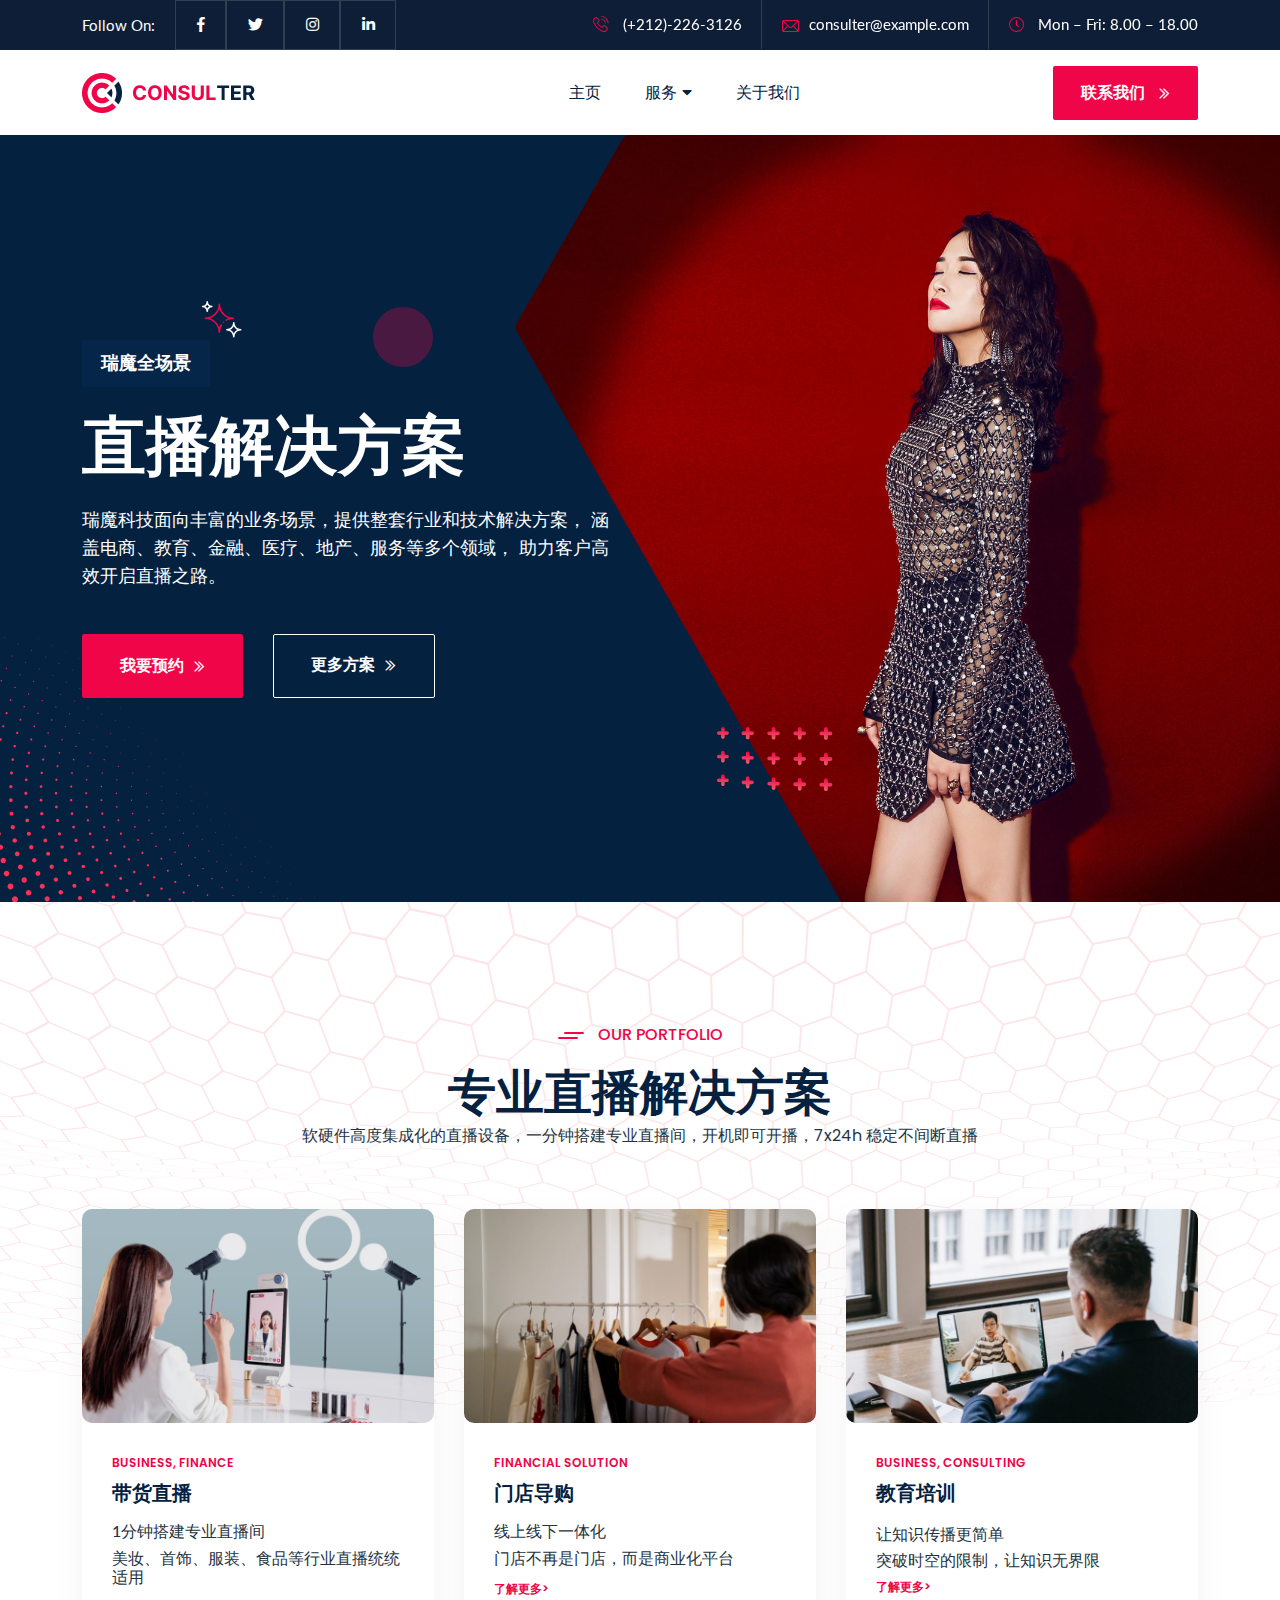
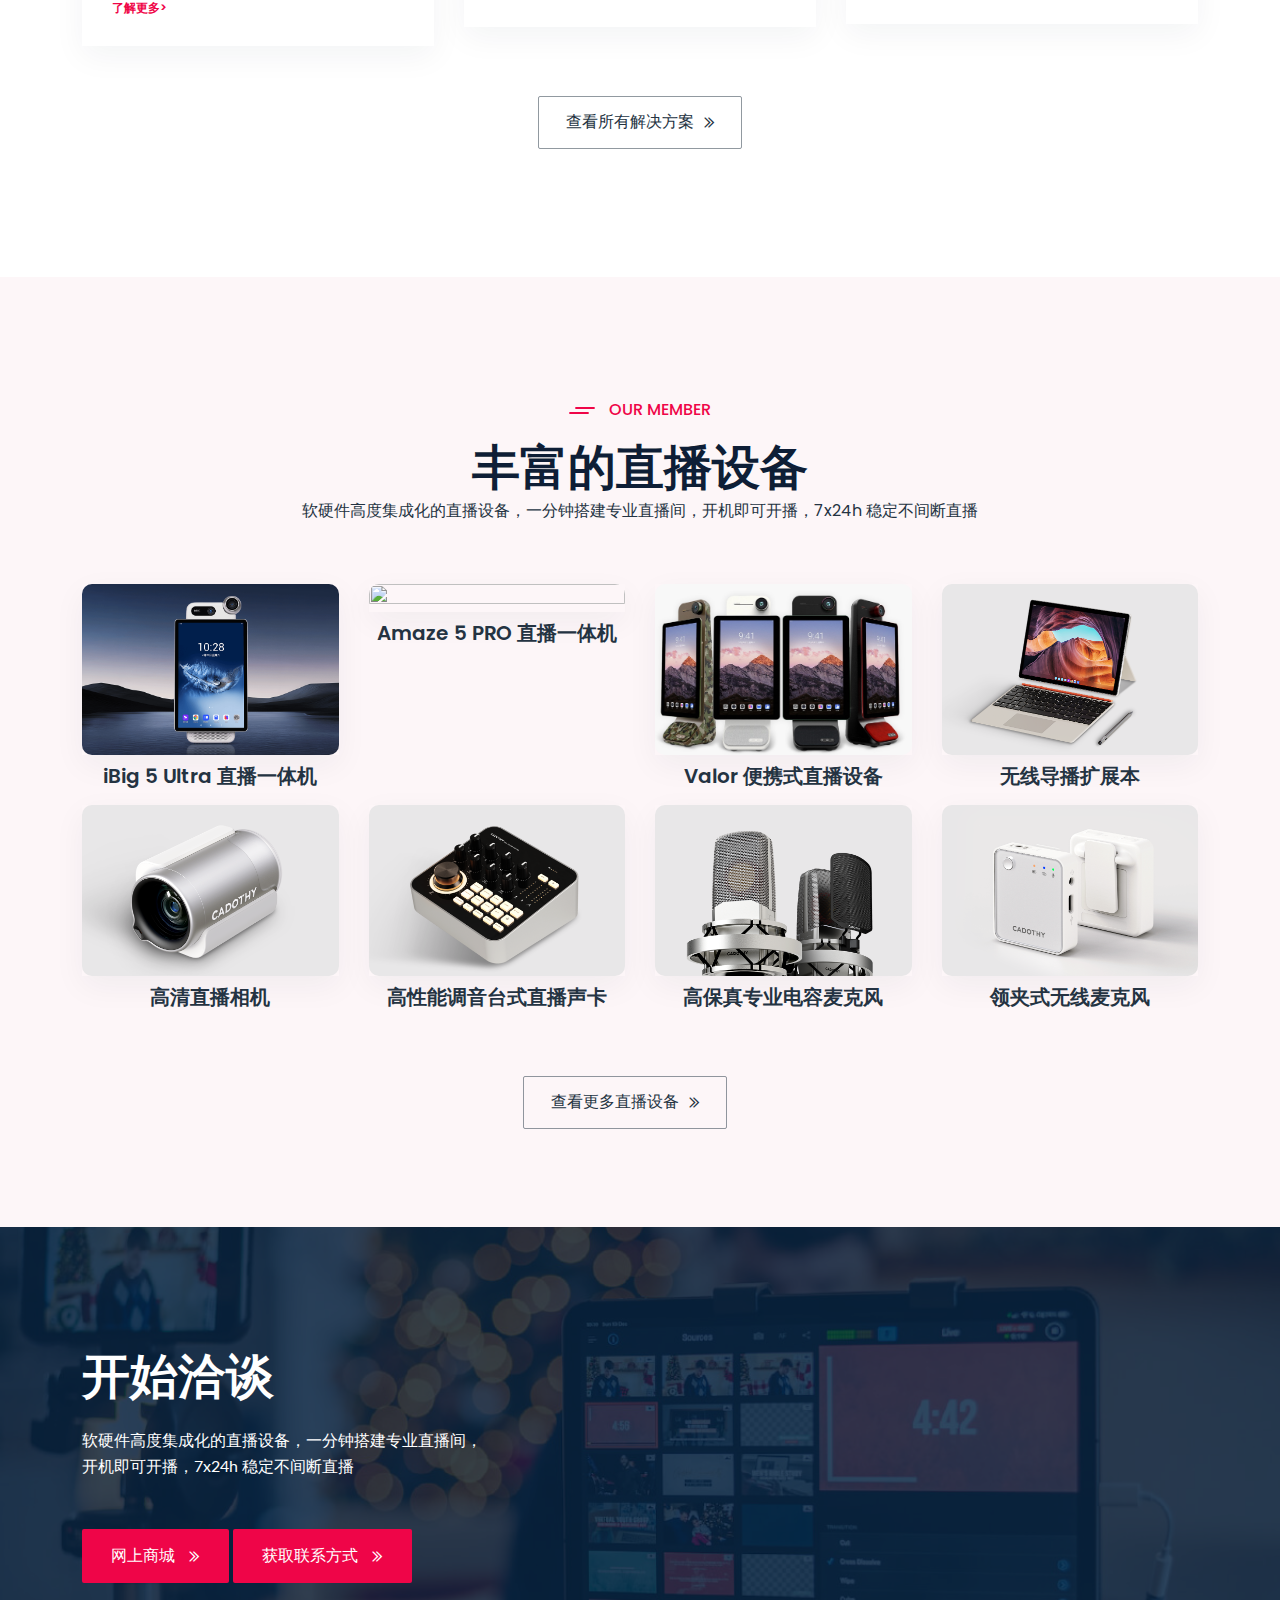
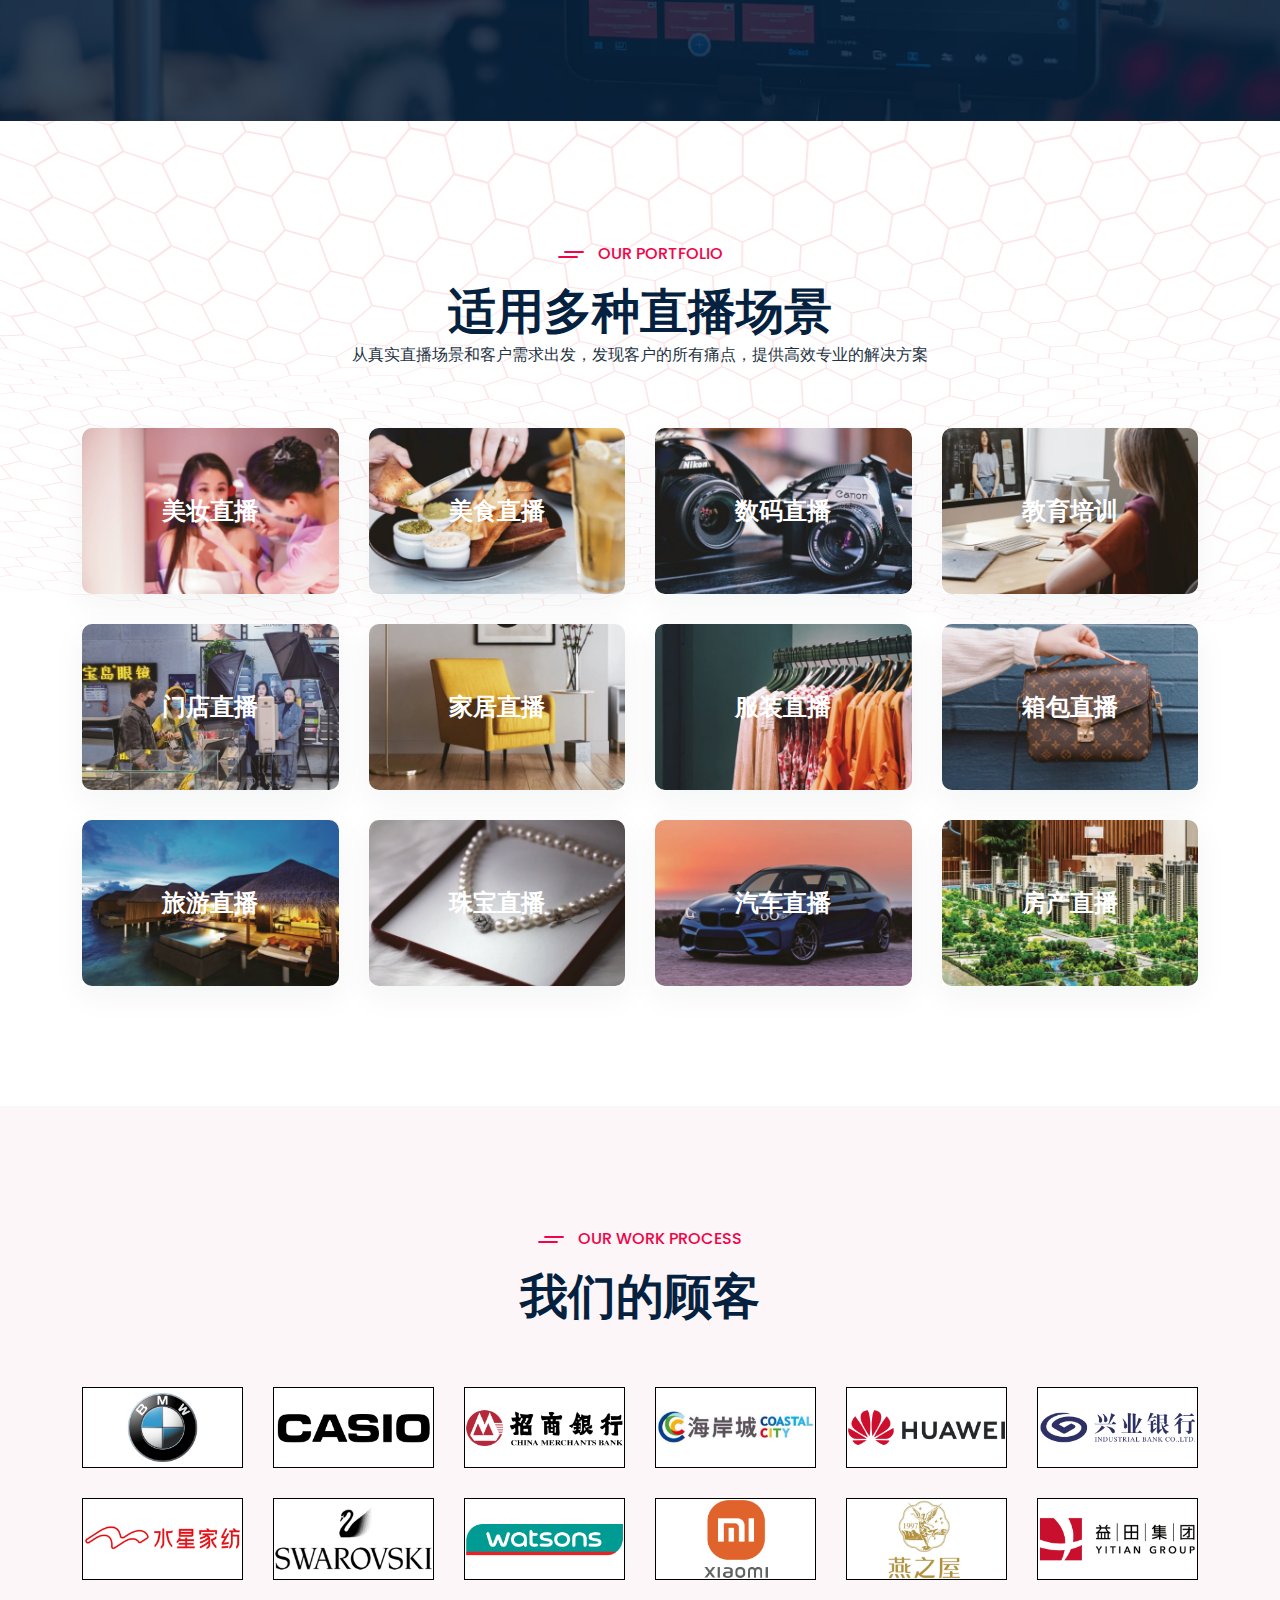
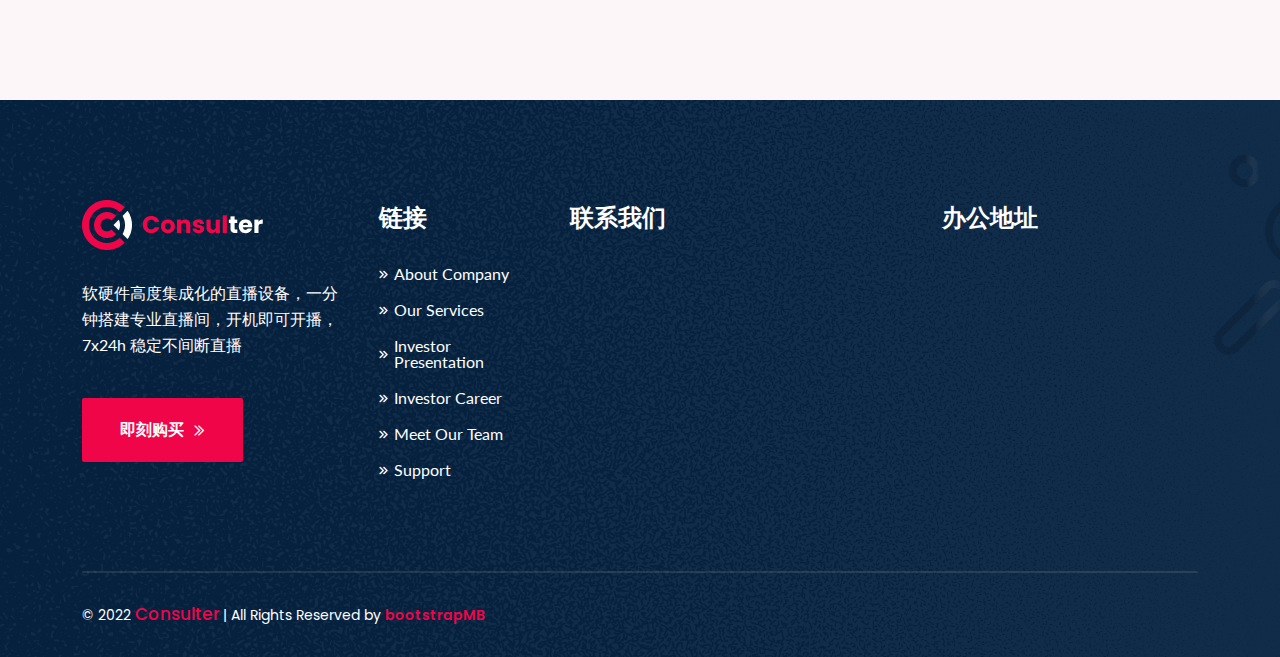
==== index.html @ 52105eef "add service page" ====
﻿<!DOCTYPE html>
<html lang="zxx">

<head>
    <!-- ========== Meta Tags ========== -->
    <meta charset="UTF-8">
    <meta http-equiv="X-UA-Compatible" content="IE=edge">
    <meta name="viewport" content="width=device-width, initial-scale=1.0">
    <meta name="author" content="modinatheme">
    <!-- ======== Page title ============ -->
    <title>CONSULTER - Business Consulting HTML Template</title>
    <!-- ========== Favicon Icon ========== -->
    <link rel="shortcut icon" href="assets/img/favicon.png">
    <!-- ===========  All Stylesheet ================= -->
    <!--  Icon css plugins -->
    <link rel="stylesheet" href="assets/css/icons.css">
    <!--  magnific-popup css plugins -->
    <link rel="stylesheet" href="assets/css/magnific-popup.css"> 
    <!-- slick slider menu css file -->
    <link rel="stylesheet" href="assets/css/slick.min.css"> 
    <!--  Bootstrap css plugins -->
    <link rel="stylesheet" href="assets/css/bootstrap.min.css">
    <!-- template main style css file -->
    <link rel="stylesheet" href="style.css">
    
</head>

<body class="body-wrapper">
    <!-- welcome content start from here -->

    <!-- header end -->
    <header class="header header-1 header-3">
        <div class="top-header d-none d-xl-block">
            <div class="container">
                <div class="row align-items-center">
                    <div class="col-4">
                        <div class="header-right-socail d-flex align-items-center">
                            <h6 class="font-la color-white fw-normal">Follow On:</h6>

                            <div class="social-profile">
                                <ul>
                                    <li><a href="#"><i class="fab fa-facebook-f"></i></a></li>
                                    <li><a href="#"><i class="fab fa-twitter"></i></a></li>
                                    <li><a href="#"><i class="fab fa-instagram"></i></a></li>
                                    <li><a href="#"><i class="fab fa-linkedin-in"></i></a></li>
                                </ul>
                            </div>
                        </div>
                    </div>

                    <div class="col-8">
                        <div class="header-cta d-flex justify-content-end">
                            <ul>
                                <li><a><i class="icon-phone"></i> (+212)-226-3126</a></li>
                                <li><a href="mailto:consulter@example.com"><i class="icon-email"></i>consulter@example.com</a></li>
                                <li><a><i class="fal fa-clock"></i> Mon – Fri: 8.00 – 18.00</a></li>
                            </ul>
                        </div>
                    </div>
                </div>
            </div>
        </div>

        <div class="main-header-wraper">
            <div class="container">
                <div class="row">
                    <div class="col-12">
                        <div class="d-flex align-items-center justify-content-between">
                            <div class="header-logo">
                                <div class="logo">
                                    <a href="index.html">
                                        <img src="assets/img/logo/logo-3.png" alt="logo">
                                    </a>
                                </div>
                            </div>

                            <div class="header-menu d-none d-xl-block">
                                <div class="main-menu">
                                    <ul>
                                        <li>
                                            <a href="index.html">主页</a>
                                        </li>
                                        <li>
                                            <a>服务</a>           
                                            <ul>
                                                <li><a href="/service/solution.html">直播解决方案</a></li>
                                                <li><a href="/service/hardware.html">直播硬件设备</a></li>
                                            </ul>
                                        </li>
                                        <li>
                                            <a href="our-project.html">关于我们</a>
                                        </li>
                                    </ul>
                                </div>
                            </div>

                            <div class="header-right d-flex align-items-center">
                                <a href="contact.html" class="header-btn">联系我们 <i class="far fa-chevron-double-right"></i></a>
                                <div class="mobile-nav-bar d-block ml-3 ml-sm-5 d-xl-none">
                                    <div class="mobile-nav-wrap">                    
                                        <div id="hamburger">
                                            <i class="fal fa-bars"></i>
                                        </div>                        
                                    </div>
                                </div>
                            </div>
                        </div>
                    </div>
                </div>
            </div>
        </div>
    </header>

    <!-- mobile menu - responsive menu  -->
    <div class="mobile-nav mobile-nav-red">
        <button type="button" class="close-nav">
            <i class="fal fa-times-circle"></i>
        </button>

        <nav class="sidebar-nav">
            <div class="navigation">
                <div class="consulter-mobile-nav"> 
                    <ul>
                        <li>
                            <a href="index.html">主页</a>
                        </li>
                        <li>
                            <a href="services.html">服务</a>
                            
                            <ul>
                                <li><a href="/service/solution.html">直播解决方案</a></li>
                                <li><a href="/service/hardware.html">直播硬件设备</a></li>
                            </ul>
                        </li>
                        <li>
                            <a href="our-project.html">Portfolio</a>
                        </li>
                    </ul>
                </div>

                <div class="sidebar-nav__bottom mt-20">
                    <div class="sidebar-nav__bottom-contact-infos mb-20">
                        <h6 class="color-black mb-5">Contact Info</h6>
 
                        <ul>
                            <li><a><i class="fal fa-clock"></i> Mon – Fri: 8.00 – 18.00</a></li>
                            <li><a href="mailto:consulter@example.com"><i class="icon-email"></i>consulter@example.com</a></li>
                            <li>
                                <a class="header-contact d-flex align-items-center">
                                    <div class="icon">
                                        <i class="icon-call"></i>
                                        <!-- <img src="assets/img/icon/phone-1.svg" alt=""> -->
                                    </div>
                                    <div class="text">
                                        <span class="font-la mb-5 d-block fw-500">Contact For Support</span>
                                        <h5 class="fw-500">+123 556 8824</h5>
                                    </div>
                                </a>
                            </li>
                        </ul>
                    </div>

                    <div class="sidebar-nav__bottom-social">
                        <h6 class="color-black mb-5">Follow On:</h6>
 
                        <ul>
                            <li><a href="#"><i class="fab fa-facebook-f"></i></a></li>
                            <li><a href="#"><i class="fab fa-twitter"></i></a></li>
                            <li><a href="#"><i class="fab fa-instagram"></i></a></li>
                            <li><a href="#"><i class="fab fa-linkedin-in"></i></a></li>
                        </ul>
                    </div> 
                </div>
            </div>
        </nav>
    </div>    
    <div class="offcanvas-overlay"></div> <!-- offcanvas-overlay -->
    <!-- header end -->

    <div class="header-gutter home"></div><!-- header end -->

    <!-- banner-home start -->
    <section class="banner-home overflow-hidden pt-lg-100 pt-md-90 pt-sm-80 pt-xs-70">
        <div class="container">
            <div class="row align-items-center">
                <div class="col-xl-6">
                    <div class="banner-home__content pb-lg-60 pb-md-50 pb-sm-45 pb-xs-40">
                        <h6 class="sub-title color-white mb-20 mb-sm-15 mb-xs-10 d-inline-block">瑞魔全场景</h6> 
                        <h1 class="title color-white fw-bold mb-20 mb-sm-15 mb-xs-10">直播解决方案</h1>

                        <div class="description font-la color-white mb-45 mb-md-30 mb-sm-25 mb-xs-20">
                            <p>瑞魔科技面向丰富的业务场景，提供整套行业和技术解决方案， 涵盖电商、教育、金融、医疗、地产、服务等多个领域， 助力客户高效开启直播之路。</p>
                        </div>

                        <div class="theme-btn__wrapper d-flex flex-wrap">
                            <a href="blog.html" class="theme-btn fw-600 btn-red">我要预约<i class="far fa-chevron-double-right"></i></a>
                            <a href="about.html" class="theme-btn fw-600 btn-white-border">更多方案<i class="far fa-chevron-double-right"></i></a>
                        </div>
                    </div>

                </div>

                <div class="col-xl-6">
                    <div class="banner-home__media">
                        <img src="assets/img/banner/banner-start.svg" class="img-fluid start" alt="">
                        <img src="assets/img/home/home-bg.jpg" class="img-fluid" alt="">
                    </div>
                </div>
            </div>
        </div>
    </section>
    <!-- banner-home end -->

    <!-- our-portfolio-home start -->
    <section class="our-portfolio-home pb-xs-80 pt-xs-80 pt-sm-100 pb-sm-100 pt-md-100 pb-md-100 pt-120 pb-120 overflow-hidden">
        <div class="container">
            <div class="row align-items-center">
                <div class="col-12">
                    <div class="our-portfolio-home__content text-center mb-60 mb-sm-50 mb-xs-40">
                        <span class="sub-title fw-500  text-uppercase mb-sm-10 mb-xs-5 mb-15 d-block color-red"><img src="assets/img/home/line.svg" class="img-fluid mr-10" alt=""> Our Portfolio</span>
                        <h2 class="title color-pd_black">专业直播解决方案</h2>
                        <p>软硬件高度集成化的直播设备，一分钟搭建专业直播间，开机即可开播，7x24h 稳定不间断直播</p>
                    </div>
                </div>
            </div>
 
            <div class="row mb-minus-30">
                <div class="col-xl-4 col-md-6 col-12">
                    <div class="our-portfolio-home__item mb-30">
                        <div class="featured-thumb">
                            <div class="media overflow-hidden">
                                <img src="assets/img/home/1.jpg" class="img-fluid" alt="">
                            </div>
                        </div>

                        <div class="content d-flex flex-row">
                            <div class="left">
                                <div class="post-author mb-5 mb-xs-5 text-uppercase">
                                    <a href="blog-details.html">Business, Finance</a>
                                </div>
                                
                                <h5 class="color-pd_black mb-15 mb-xs-10"><a href="blog-details.html">带货直播</a></h5>
                                <div class="description font-la">
                                    <p class="h6">1分钟搭建专业直播间</p>
                                    <p class="h6">美妆、首饰、服装、食品等行业直播统统适用</p>
                                </div>
                                <div class="post-author mb-xs-5">
                                    <a href="blog-details.html">了解更多></a>
                                </div>
                            </div>
                        </div>
                    </div>
                </div>

                <div class="col-xl-4 col-md-6 col-12">
                    <div class="our-portfolio-home__item mb-30">
                        <div class="featured-thumb">
                            <div class="media overflow-hidden">
                                <img src="assets/img/home/2.jpg" class="img-fluid" alt="">
                            </div>
                        </div>

                        <div class="content d-flex flex-row">
                            <div class="left">
                                <div class="post-author mb-5 mb-xs-5 text-uppercase">
                                    <a href="blog-details.html">Financial solution</a>
                                </div>
                                
                                <h5 class="color-pd_black mb-15 mb-xs-10"><a href="blog-details.html">门店导购</a></h5>
                                <div class="description font-la">
                                    <p class="h6">线上线下一体化</p>
                                    <p class="h6">门店不再是门店，而是商业化平台</p>
                                </div>
                                <div class="post-author mb-xs-5">
                                    <a href="blog-details.html">了解更多></a>
                                </div>
                            </div>
                        </div>
                    </div>
                </div>

                <div class="col-xl-4 col-md-6 col-12">
                    <div class="our-portfolio-home__item mb-30">
                        <div class="featured-thumb">
                            <div class="media overflow-hidden">
                                <img src="assets/img/home/3.jpg" class="img-fluid" alt="">
                            </div>
                        </div>

                        <div class="content d-flex">
                            <div class="left">
                                <div class="post-author mb-5 mb-xs-5 text-uppercase">
                                    <a href="blog-details.html">Business, Consulting</a>
                                </div>
                                
                                <h5 class="color-pd_black mb-15 mb-xs-10"><a href="blog-details.html">教育培训</a></h5>
                                <div class="description font-la">
                                    <p>让知识传播更简单</p>
                                    <p>突破时空的限制，让知识无界限</p>
                                </div>

                                <div class="post-author mb-xs-5">
                                    <a href="blog-details.html">了解更多></a>
                                </div>
                            </div>
                        </div>
                        
                    </div>
                </div>
            </div>

            <div class="row">
                <div class="col-12">
                    <div class="our-portfolio-home__read-more text-center mt-50 mt-md-40 mt-sm-35 mt-xs-30">
                        <a href="/service/solution.html" class="theme-btn  btn-border">查看所有解决方案<i class="far fa-chevron-double-right"></i></a>
                    </div>
                </div>
            </div>
        </div>
    </section>
    <!-- our-portfolio-home end -->

    <!-- our-team-home-1 start -->
    <section class="our-team our-team-home-1 bg-dark_red pb-xs-80 pt-xs-80 pt-sm-100 pb-sm-100 pt-md-100 pb-md-100 pt-120 pb-120 overflow-hidden">
        <div class="container">
            <div class="row">
                <div class="col-12">
                    <div class="our-team__content mb-60 mb-md-50 mb-sm-40 mb-xs-30 text-center">
                        <span class="sub-title fw-500 color-red text-uppercase mb-sm-10 mb-xs-5 mb-15 d-block"><img src="assets/img/home/line.svg" class="img-fluid mr-10" alt=""> Our Member</span>
                        <h2 class="title color-d_black">丰富的直播设备</h2>
                        <p>软硬件高度集成化的直播设备，一分钟搭建专业直播间，开机即可开播，7x24h 稳定不间断直播</p>
                    </div>
                </div>
            </div>

            <div class="row mb-minus-30">
                <div class="col-xl-3 col-md-4 col-6">
                    <div class="our-portfolio-home__item">
                        <div class="featured-thumb position-relative">
                            <div class="media overflow-hidden">
                                <img src="assets/img/home/equip/hero-d78392fb.png" class="img-fluid img-bordered" alt="">
                            </div>
                        </div>
                    </div>
                    <div class="text d-flex align-items-center justify-content-center">
                        <div class="left mt-2 mb-3">
                            <h5 class="title">iBig 5 Ultra 直播一体机</h5>
                        </div>
                    </div>
                </div>

                <div class="col-xl-3 col-md-4 col-6">
                    <div class="our-portfolio-home__item">
                        <div class="featured-thumb position-relative">
                            <div class="media overflow-hidden">
                                <img src="assets/img/home/equip/hero-69a5833f.png" class="img-fluid img-bordered" alt="">
                            </div>
                        </div>
                    </div>
                    <div class="text d-flex align-items-center justify-content-center">
                        <div class="left mt-2 mb-3">
                            <h5 class="title">Amaze 5 PRO 直播一体机</h5>
                        </div>
                    </div>
                </div>

                <div class="col-xl-3 col-md-4 col-6">
                    <div class="our-portfolio-home__item">
                        <div class="featured-thumb position-relative">
                            <div class="media overflow-hidden">
                                <img src="assets/img/home/equip/valor_all_2x-d530cac3.jpg" class="img-fluid img-bordered" alt="">
                            </div>
                        </div>
                    </div>
                    <div class="text d-flex align-items-center justify-content-center">
                        <div class="left mt-2 mb-3">
                            <h5 class="title">Valor 便携式直播设备</h5>
                        </div>
                    </div>
                </div>

                <div class="col-xl-3 col-md-4 col-6">
                    <div class="our-portfolio-home__item">
                        <div class="featured-thumb position-relative">
                            <div class="media overflow-hidden">
                                <img src="assets/img/home/equip/hero-d79ed7a6.png" class="img-fluid img-bordered" alt="">
                            </div>
                        </div>
                    </div>
                    <div class="text d-flex align-items-center justify-content-center">
                        <div class="left mt-2 mb-3">
                            <h5 class="title">无线导播扩展本</h5>
                        </div>
                    </div>
                </div>

                <div class="col-xl-3 col-md-4 col-6">
                    <div class="our-portfolio-home__item">
                        <div class="featured-thumb position-relative">
                            <div class="media overflow-hidden">
                                <img src="assets/img/home/equip/hero-754dabc2.png" class="img-fluid img-bordered" alt="">
                            </div>
                        </div>
                    </div>
                    <div class="text d-flex align-items-center justify-content-center">
                        <div class="left mt-2 mb-3">
                            <h5 class="title">高清直播相机</h5>
                        </div>
                    </div>
                </div>

                <div class="col-xl-3 col-md-4 col-6">
                    <div class="our-portfolio-home__item">
                        <div class="featured-thumb position-relative">
                            <div class="media overflow-hidden">
                                <img src="assets/img/home/equip/hero-efa215e3.png" class="img-fluid img-bordered" alt="">
                            </div>
                        </div>
                    </div>
                    <div class="text d-flex align-items-center justify-content-center">
                        <div class="left mt-2 mb-3">
                            <h5 class="title">高性能调音台式直播声卡</h5>
                        </div>
                    </div>
                </div>

                <div class="col-xl-3 col-md-4 col-6">
                    <div class="our-portfolio-home__item">
                        <div class="featured-thumb position-relative">
                            <div class="media overflow-hidden">
                                <img src="assets/img/home/equip/hero-456e4c8f.png" class="img-fluid img-bordered" alt="">
                            </div>
                        </div>
                    </div>
                    <div class="text d-flex align-items-center justify-content-center">
                        <div class="left mt-2 mb-3">
                            <h5 class="title">高保真专业电容麦克风</h5>
                        </div>
                    </div>
                </div>

                <div class="col-xl-3 col-md-4 col-6">
                    <div class="our-portfolio-home__item">
                        <div class="featured-thumb position-relative">
                            <div class="media overflow-hidden">
                                <img src="assets/img/home/equip/hero-e528dc79.png" class="img-fluid img-bordered" alt="">
                            </div>
                        </div>
                    </div>
                    <div class="text d-flex align-items-center justify-content-center">
                        <div class="left mt-2 mb-3">
                            <h5 class="title">领夹式无线麦克风</h5>
                        </div>
                    </div>
                </div>

                <div class="row">
                    <div class="col-12">
                        <div class="our-portfolio-home__read-more text-center mt-50 mt-md-40 mt-sm-35 mt-xs-30">
                            <a href="/service/hardware.html" class="theme-btn  btn-border">查看更多直播设备<i class="far fa-chevron-double-right"></i></a>
                        </div>
                    </div>
                </div>
            </div>
        </div>
    </section>
    <!-- our-team-home-1 end -->

    <!-- planning-success start -->
    <section class="planning-success pb-xs-80 pt-xs-80 pt-sm-100 pb-sm-100 pt-md-100 pb-md-100 pt-120 pb-130 overflow-hidden" style="background-image: url(assets/img/home/live.jpg);" >
        <div class="container">
            <div class="row align-items-center">
                <div class="col-sm-9">
                    <div class="planning-success__content mb-xs-35">
                        <h2 class="title mb-20 mb-sm-15 mb-xs-10 color-white">开始洽谈</h2>

                        <div class="description font-la color-white mb-50 mb-sm-40 mb-xs-20">
                            <p>软硬件高度集成化的直播设备，一分钟搭建专业直播间，</p>
                            <p>开机即可开播，7x24h 稳定不间断直播</p>
                        </div>

                        <a href="services.html" class="theme-btn btn-sm btn-red">网上商城 <i class="far fa-chevron-double-right"></i></a>

                        <a href="services.html" class="theme-btn btn-sm btn-red">获取联系方式 <i class="far fa-chevron-double-right"></i></a>
                    </div>
                </div>
            </div>
        </div>
    </section>
    <!-- planning-success end --> 

    <!-- why-choose start -->
    <section class="our-portfolio-home pb-xs-80 pt-xs-80 pt-sm-100 pb-sm-100 pt-md-100 pb-md-100 pt-120 pb-120 overflow-hidden">
        <div class="container">
            <div class="row align-items-center">
                <div class="col-12">
                    <div class="our-portfolio-home__content text-center mb-60 mb-sm-50 mb-xs-40">
                        <span class="sub-title fw-500  text-uppercase mb-sm-10 mb-xs-5 mb-15 d-block color-red"><img src="assets/img/home/line.svg" class="img-fluid mr-10" alt=""> Our Portfolio</span>
                        <h2 class="title color-pd_black">适用多种直播场景</h2>
                        <p>从真实直播场景和客户需求出发，发现客户的所有痛点，提供高效专业的解决方案</p>
                    </div>
                </div>
            </div>
 
            <div class="row mb-minus-30">
                <div class="col-xl-3 col-md-4 col-6">
                    <div class="our-portfolio-home__item mb-30">
                        <div class="featured-thumb position-relative">
                            <div class="media overflow-hidden">
                                <img src="assets/img/home/scene/sence_1-11b95d47.jpg" class="img-fluid img-bordered" alt="">
                                <div class="overlay-filter"></div>
                                <div class="overlay-text">
                                    <span>美妆直播</span>
                                </div>
                            </div>
                        </div>
                    </div>
                </div>

                <div class="col-xl-3 col-md-4 col-6">
                    <div class="our-portfolio-home__item mb-30">
                        <div class="featured-thumb position-relative">
                            <div class="media overflow-hidden">
                                <img src="assets/img/home/scene/sence_2-9900c3c1.jpg" class="img-fluid img-bordered" alt="">
                                <div class="overlay-filter"></div>
                                <div class="overlay-text">
                                    <span>美食直播</span>
                                </div>
                            </div>
                        </div>
                    </div>
                </div>

                <div class="col-xl-3 col-md-4 col-6">
                    <div class="our-portfolio-home__item mb-30">
                        <div class="featured-thumb position-relative">
                            <div class="media overflow-hidden">
                                <img src="assets/img/home/scene/sence_3-d9a3c580.jpg" class="img-fluid img-bordered" alt="">
                                <div class="overlay-filter"></div>
                                <div class="overlay-text">
                                    <span>数码直播</span>
                                </div>
                            </div>
                        </div>
                    </div>
                </div>

                <div class="col-xl-3 col-md-4 col-6">
                    <div class="our-portfolio-home__item mb-30">
                        <div class="featured-thumb position-relative">
                            <div class="media overflow-hidden">
                                <img src="assets/img/home/scene/sence_4-56d33d79.jpg" class="img-fluid img-bordered" alt="">
                                <div class="overlay-filter"></div>
                                <div class="overlay-text">
                                    <span>教育培训</span>
                                </div>
                            </div>
                        </div>
                    </div>
                </div>

                <div class="col-xl-3 col-md-4 col-6">
                    <div class="our-portfolio-home__item mb-30">
                        <div class="featured-thumb position-relative">
                            <div class="media overflow-hidden">
                                <img src="assets/img/home/scene/sence_5-e6bd3227.jpg" class="img-fluid img-bordered" alt="">
                                <div class="overlay-filter"></div>
                                <div class="overlay-text">
                                    <span>门店直播</span>
                                </div>
                            </div>
                        </div>
                    </div>
                </div>

                <div class="col-xl-3 col-md-4 col-6">
                    <div class="our-portfolio-home__item mb-30">
                        <div class="featured-thumb position-relative">
                            <div class="media overflow-hidden">
                                <img src="assets/img/home/scene/sence_6-df93157b.jpg" class="img-fluid img-bordered" alt="">
                                <div class="overlay-filter"></div>
                                <div class="overlay-text">
                                    <span>家居直播</span>
                                </div>
                            </div>
                        </div>
                    </div>
                </div>

                <div class="col-xl-3 col-md-4 col-6">
                    <div class="our-portfolio-home__item mb-30">
                        <div class="featured-thumb position-relative">
                            <div class="media overflow-hidden">
                                <img src="assets/img/home/scene/sence_7-bcab499e.jpg" class="img-fluid img-bordered" alt="">
                                <div class="overlay-filter"></div>
                                <div class="overlay-text">
                                    <span>服装直播</span>
                                </div>
                            </div>
                        </div>
                    </div>
                </div>

                <div class="col-xl-3 col-md-4 col-6">
                    <div class="our-portfolio-home__item mb-30">
                        <div class="featured-thumb position-relative">
                            <div class="media overflow-hidden">
                                <img src="assets/img/home/scene/sence_8-f10ab048.jpg" class="img-fluid img-bordered" alt="">
                                <div class="overlay-filter"></div>
                                <div class="overlay-text">
                                    <span>箱包直播</span>
                                </div>
                            </div>
                        </div>
                    </div>
                </div>

                <div class="col-xl-3 col-md-4 col-6">
                    <div class="our-portfolio-home__item mb-30">
                        <div class="featured-thumb position-relative">
                            <div class="media overflow-hidden">
                                <img src="assets/img/home/scene/sence_9-48f554f9.jpg" class="img-fluid img-bordered" alt="">
                                <div class="overlay-filter"></div>
                                <div class="overlay-text">
                                    <span>旅游直播</span>
                                </div>
                            </div>
                        </div>
                    </div>
                </div>

                <div class="col-xl-3 col-md-4 col-6">
                    <div class="our-portfolio-home__item mb-30">
                        <div class="featured-thumb position-relative">
                            <div class="media overflow-hidden">
                                <img src="assets/img/home/scene/sence_10-2d9a69d6.jpg" class="img-fluid img-bordered" alt="">
                                <div class="overlay-filter"></div>
                                <div class="overlay-text">
                                    <span>珠宝直播</span>
                                </div>
                            </div>
                        </div>
                    </div>
                </div>

                <div class="col-xl-3 col-md-4 col-6">
                    <div class="our-portfolio-home__item mb-30">
                        <div class="featured-thumb position-relative">
                            <div class="media overflow-hidden">
                                <img src="assets/img/home/scene/sence_11-db737e86.jpg" class="img-fluid img-bordered" alt="">
                                <div class="overlay-filter"></div>
                                <div class="overlay-text">
                                    <span>汽车直播</span>
                                </div>
                            </div>
                        </div>
                    </div>
                </div>

                <div class="col-xl-3 col-md-4 col-6">
                    <div class="our-portfolio-home__item mb-30">
                        <div class="featured-thumb position-relative">
                            <div class="media overflow-hidden">
                                <img src="assets/img/home/scene/sence_12-04baf8ef.jpg" class="img-fluid img-bordered" alt="">
                                <div class="overlay-filter"></div>
                                <div class="overlay-text">
                                    <span>房产直播</span>
                                </div>
                            </div>
                        </div>
                    </div>
                </div>
    
                
            </div>
        </div>
    </section>
    <!-- why-choose end -->

    <!-- work-process end -->
    <section class="work-process work-process-home bg-dark_red pb-xs-80 pb-sm-100 pb-md-100 pb-120 overflow-hidden">
        <div class="container">
            <div class="row">
                <div class="col-12">
                    <div class="pricing__content mb-60 mb-sm-40 mb-xs-30 text-center">
                        <span class="sub-title d-block fw-500 color-red text-uppercase mb-sm-10 mb-xs-5 mb-15">
                            <img src="assets/img/home/line.svg" class="img-fluid mr-10" alt=""> Our Work Process
                        </span>
                        <h2 class="title color-pd_black">我们的顾客</h2>
                    </div>
                </div>
            </div>
    
            <div class="row mb-minus-30">
                <div class="col-xxl-2 col-lg-2 col-md-3 col-sm-4 col-6">
                    <div class="text-center mb-30 d-block overflow-hidden">
                        <div class="media">
                            <img src="assets/img/home/company/bmw.png" class="img-fluid" alt="" style="border: 0.5px solid black;">
                        </div>
                    </div>
                </div>
    
                <div class="col-xxl-2 col-lg-2 col-md-3 col-sm-4 col-6">
                    <div class="text-center mb-30 d-block overflow-hidden">
                        <div class="media">
                            <img src="assets/img/home/company/casio-164a1724.png" class="img-fluid" alt="" style="border: 0.5px solid black;">
                        </div>
                    </div>
                </div>
    
                <div class="col-xxl-2 col-lg-2 col-md-3 col-sm-4 col-6">
                    <div class="text-center mb-30 d-block overflow-hidden">
                        <div class="media">
                            <img src="assets/img/home/company/cmb-47a64842.png" class="img-fluid" alt="" style="border: 0.5px solid black;">
                        </div>
                    </div>
                </div>
    
                <div class="col-xxl-2 col-lg-2 col-md-3 col-sm-4 col-6">
                    <div class="text-center mb-30 d-block overflow-hidden">
                        <div class="media">
                            <img src="assets/img/home/company/coastal_city-4e0f46fb.png" class="img-fluid" alt="" style="border: 0.5px solid black;">
                        </div>
                    </div>
                </div>
    
                <div class="col-xxl-2 col-lg-2 col-md-3 col-sm-4 col-6">
                    <div class="text-center mb-30 d-block overflow-hidden">
                        <div class="media">
                            <img src="assets/img/home/company/huawei-64ce3217.png"  class="img-fluid" alt="" style="border: 0.5px solid black;">
                        </div>
                    </div>
                </div>
    
                <div class="col-xxl-2 col-lg-2 col-md-3 col-sm-4 col-6">
                    <div class="text-center mb-30 d-block overflow-hidden">
                        <div class="media">
                            <img src="assets/img/home/company/ibc-c55bd6ce.png" class="img-fluid" alt="" style="border: 0.5px solid black;">
                        </div>
                    </div>
                </div>
    
                <!-- 第二行 -->
                <div class="col-xxl-2 col-lg-2 col-md-3 col-sm-4 col-6">
                    <div class="text-center mb-30 d-block overflow-hidden">
                        <div class="media">
                            <img src="assets/img/home/company/shuixing-0ce9d60f.png" class="img-fluid" alt="" style="border: 0.5px solid black;">
                        </div>
                    </div>
                </div>
    
                <div class="col-xxl-2 col-lg-2 col-md-3 col-sm-4 col-6">
                    <div class="text-center mb-30 d-block overflow-hidden">
                        <div class="media">
                            <img src="assets/img/home/company/swarovski-95cdcb46.png" class="img-fluid" alt="" style="border: 0.5px solid black;">
                        </div>
                    </div>
                </div>
    
                <div class="col-xxl-2 col-lg-2 col-md-3 col-sm-4 col-6">
                    <div class="text-center mb-30 d-block overflow-hidden">
                        <div class="media">
                            <img src="assets/img/home/company/watsons-d7ab6e9a.png" class="img-fluid" alt="" style="border: 0.5px solid black;">
                        </div>
                    </div>
                </div>
    
                <div class="col-xxl-2 col-lg-2 col-md-3 col-sm-4 col-6">
                    <div class="text-center mb-30 d-block overflow-hidden">
                        <div class="media">
                            <img src="assets/img/home/company/xiaomi-820fce90.png" class="img-fluid" alt="" style="border: 0.5px solid black;">
                        </div>
                    </div>
                </div>
    
                <div class="col-xxl-2 col-lg-2 col-md-3 col-sm-4 col-6">
                    <div class="text-center mb-30 d-block overflow-hidden">
                        <div class="media">
                            <img src="assets/img/home/company/yanzhiwu-07b16990.png" class="img-fluid" alt="" style="border: 0.5px solid black;">
                        </div>
                    </div>
                </div>
    
                <div class="col-xxl-2 col-lg-2 col-md-3 col-sm-4 col-6">
                    <div class="text-center mb-30 d-block overflow-hidden">
                        <div class="media">
                            <img src="assets/img/home/company/yitian-b0a9b5e7.png" class="img-fluid" alt="" style="border: 0.5px solid black;">
                        </div>
                    </div>
                </div>
            </div>
        </div>
    </section>
    
    
    <!-- work-process end -->

    <!-- footer start -->
    <footer class="footer-1 footer-3 overflow-hidden" style="background-image: url(assets/img/footer/footer-bg-3.png);">
        <div class="overly">
            <div class="container"></div>
        </div>

        <div class="container">
            <div class="row justify-content-between">
                <div class="col-md-6 col-xl-3">
                    <div class="single-footer-wid widget-description">
                        <a href="index.html" class="d-block mb-30 mb-xs-20">
                            <img src="assets/img/logo/footer-logo-3.png" alt="">
                        </a>
                        
                        <div class="description font-la color-white mb-40 mb-sm-30 mb-xs-25">
                            <p>软硬件高度集成化的直播设备，一分钟搭建专业直播间，开机即可开播，7x24h 稳定不间断直播</p>
                        </div>

                        <a href="#" class="theme-btn btn-red btn-md fw-600">即刻购买<i class="far fa-chevron-double-right"></i></a>
                    </div>
                </div> <!-- /.col-lg-3 - single-footer-wid -->

                <div class="col-md-6 col-xl-2">                        
                    <div class="single-footer-wid pl-xl-10 pl-50">
                        <h4 class="wid-title mb-30 color-white">链接</h4>
                    
                        <ul>
                            <li><a href="about.html">About Company</a></li>
                            <li><a href="services.html">Our Services</a></li>
                            <li><a href="services-2.html">Investor Presentation</a></li>
                            <li><a href="table.html">Investor Career</a></li>
                            <li><a href="team.html">Meet Our Team</a></li>
                            <li><a href="contact.html">Support</a></li>
                        </ul>
                    </div>
                </div> <!-- /.col-lg-2 - single-footer-wid -->

                <div class="col-md-6 col-xl-4">
                    <div class="single-footer-wid recent_post_widget pl-xl-10 pl-65 pr-50 pr-xl-30">
                        <h4 class="wid-title mb-30 color-white">联系我们</h4>

                       
                    </div>
                </div> <!-- /.col-lg-4 - single-footer-wid -->

                <div class="col-md-6 col-xl-3">                        
                    <div class="single-footer-wid">
                        <h4 class="wid-title mb-30 color-white">办公地址</h4>

                        <div id="map" class="pinRed"></div>
                    </div>
                </div> <!-- /.col-lg-3 - single-footer-wid -->
            </div>
        </div>

        <div class="footer-bottom overflow-hidden mt-20 mt-sm-15 mt-xs-10">
            <div class="container">
                <div class="footer-bottom-content d-flex flex-column flex-md-row justify-content-between align-items-center">
                    <div class="coppyright text-center text-md-start">
                        &copy; 2022 <a href="index.html">Consulter</a> | All Rights Reserved by <a href="Http://www.bootstrapmb.com">bootstrapMB</a>
                    </div>
                </div>
            </div>
        </div>
    </footer>
    <!-- footer end -->

    <!--  ALl JS Plugins
    ====================================== -->
    <script src="assets/js/jquery.min.js"></script>
    <script src="assets/js/modernizr.min.js"></script>
    <script src="assets/js/jquery.easing.js"></script>
    <script src="assets/js/popper.min.js"></script>
    <script src="assets/js/bootstrap.min.js"></script>
    <script src="assets/js/slick.min.js"></script>
    <script src="assets/js/scrollUp.min.js"></script>
    <script src="assets/js/counterup.min.js"></script> 
    <script src="assets/js/jquery.sticky-kit.js"></script>
    <script src="assets/js/magnific-popup.min.js"></script>
    <script src="assets/js/jquery.easypiechart.min.js"></script>
    <script src="assets/js/active.js"></script>
    <script async defer  src="http://ditu.google.cn/maps/api/js?key=AIzaSyDNzB36AcEMpFG1kWuNC5dfLvdX83OUr5M&callback=initMap"></script>
</body>

</html>
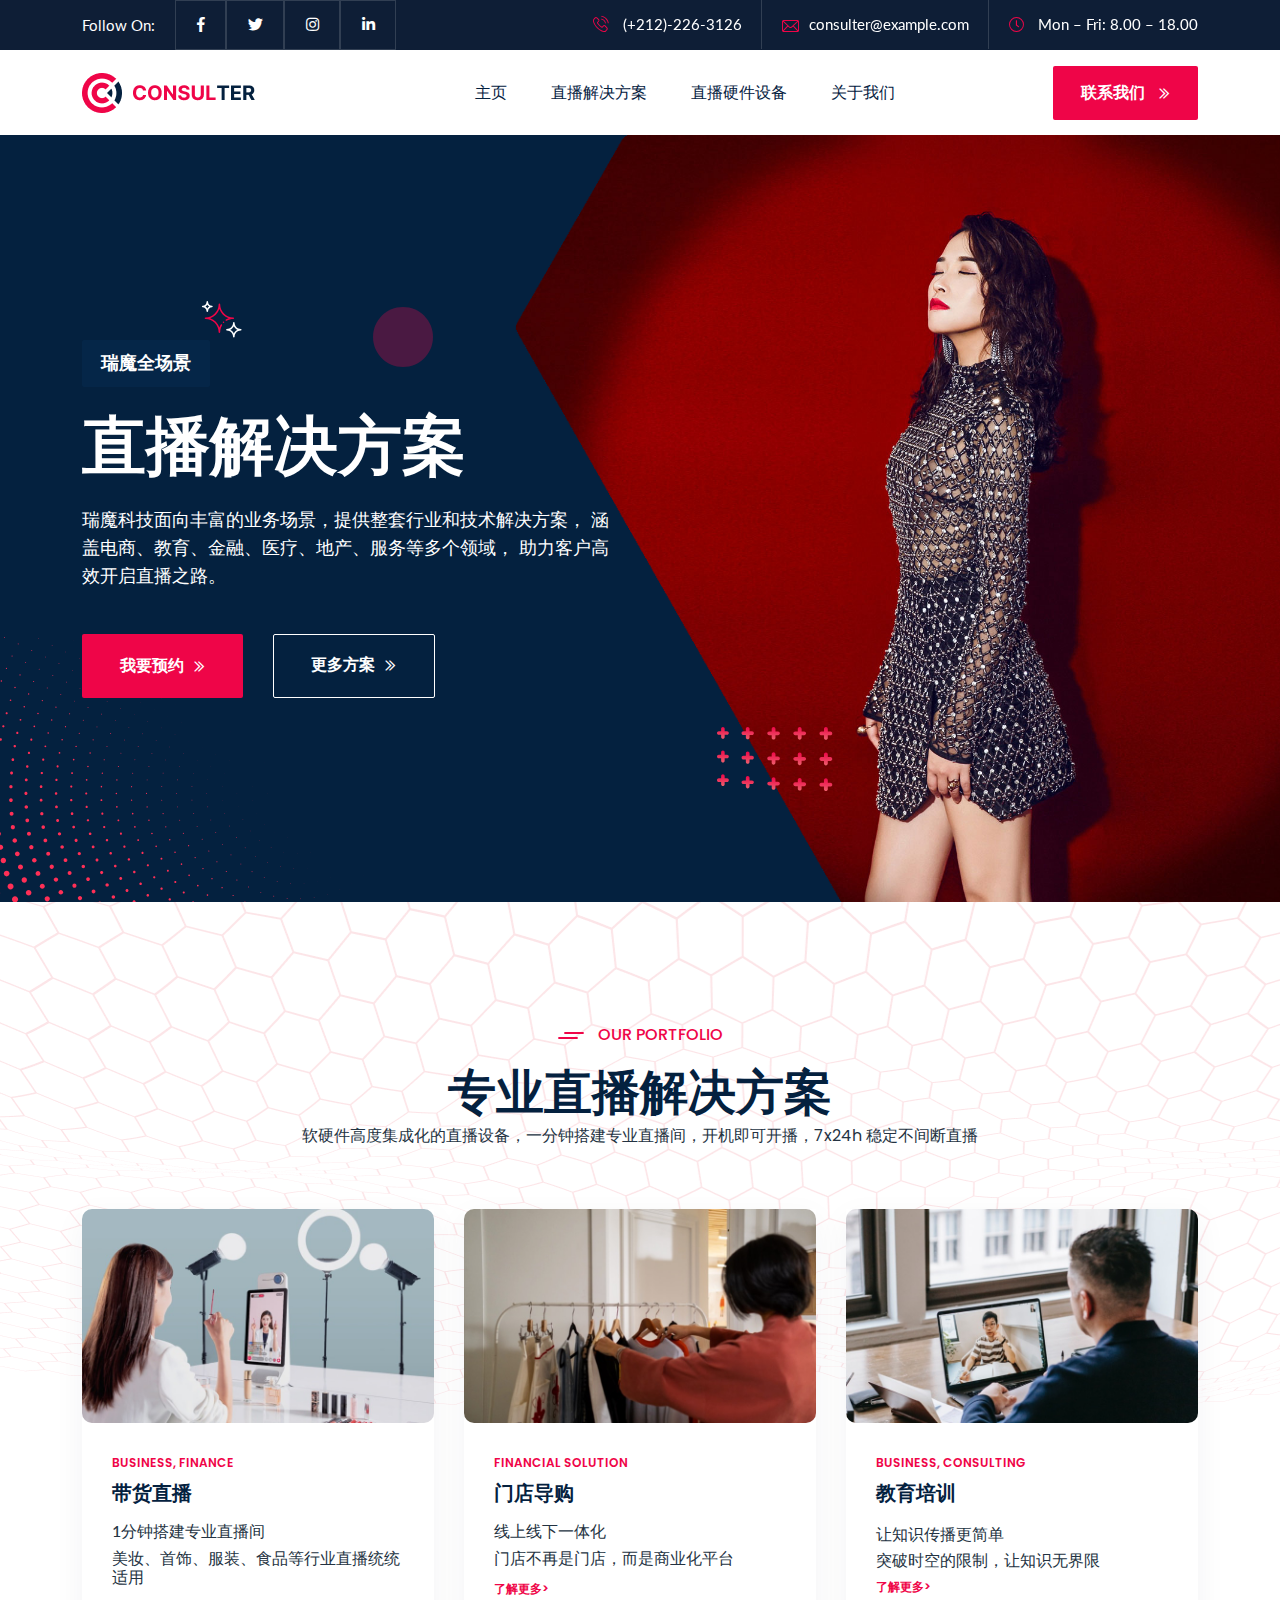
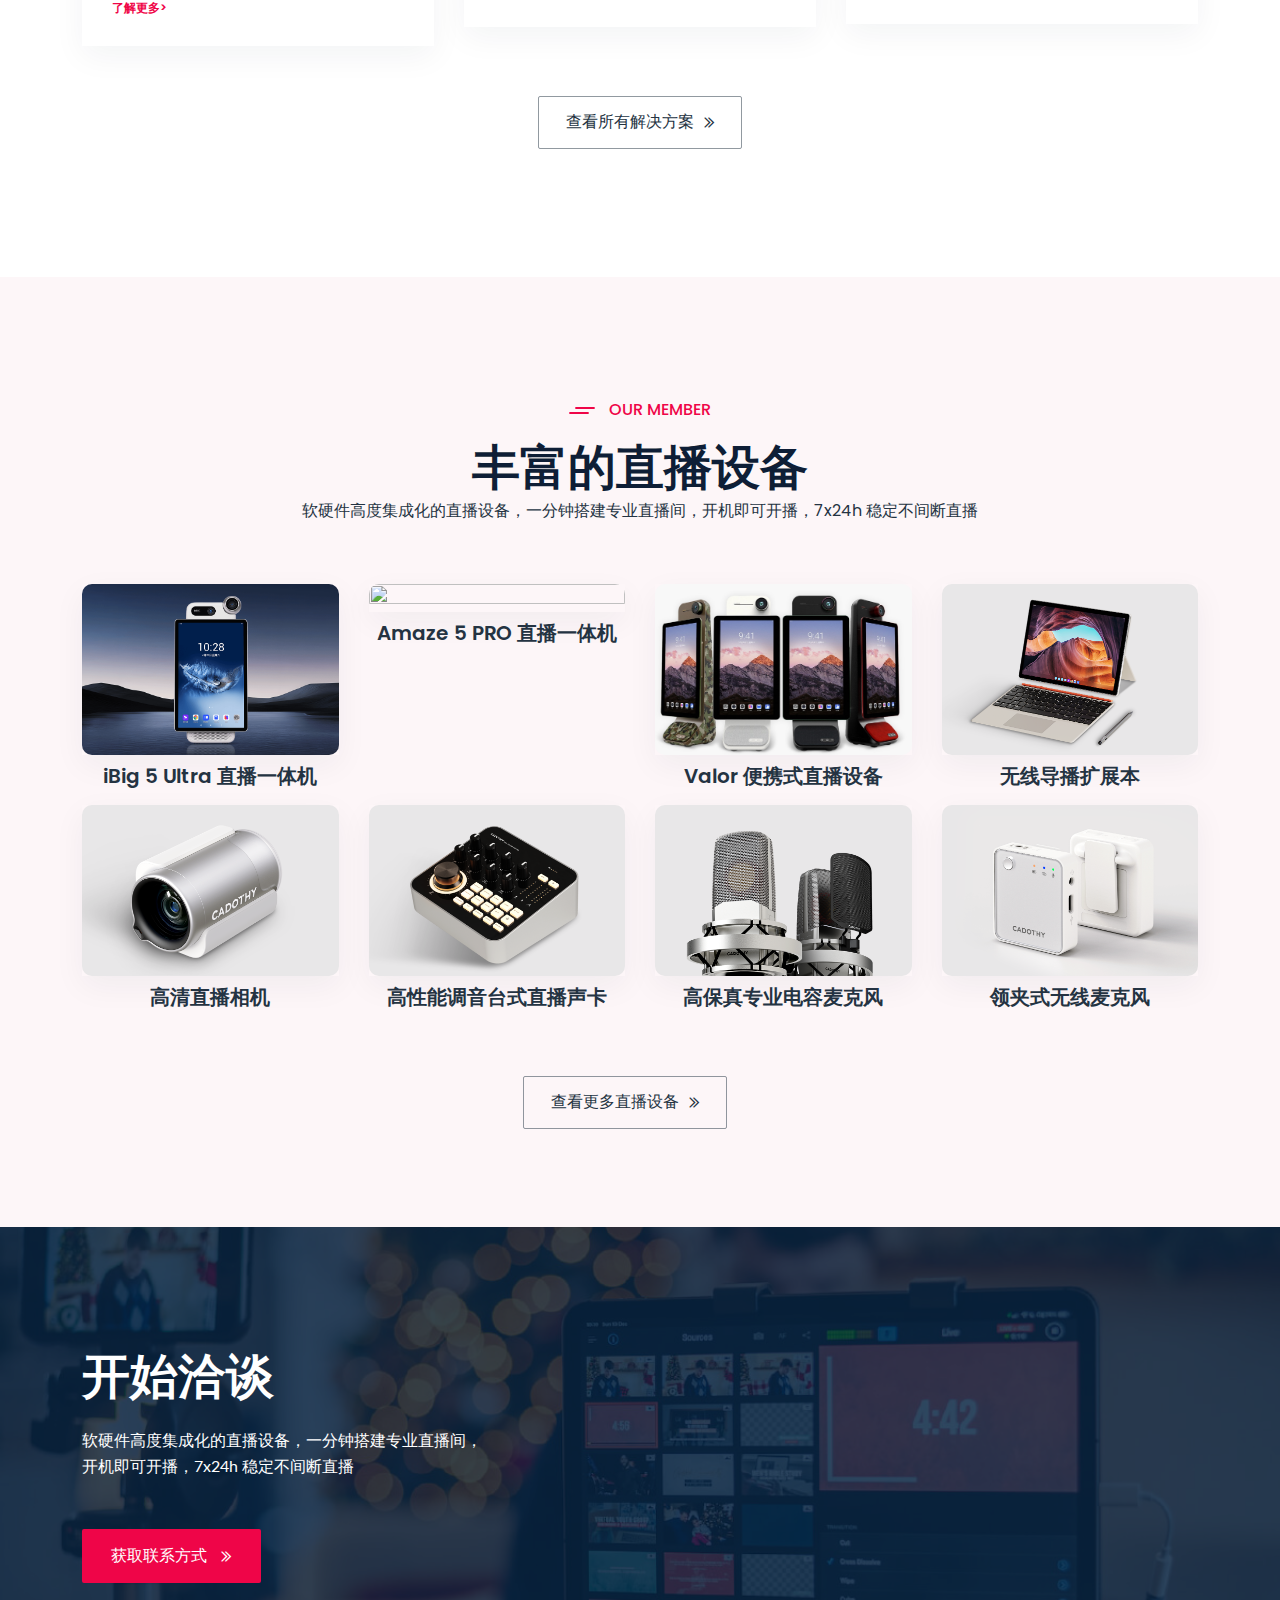
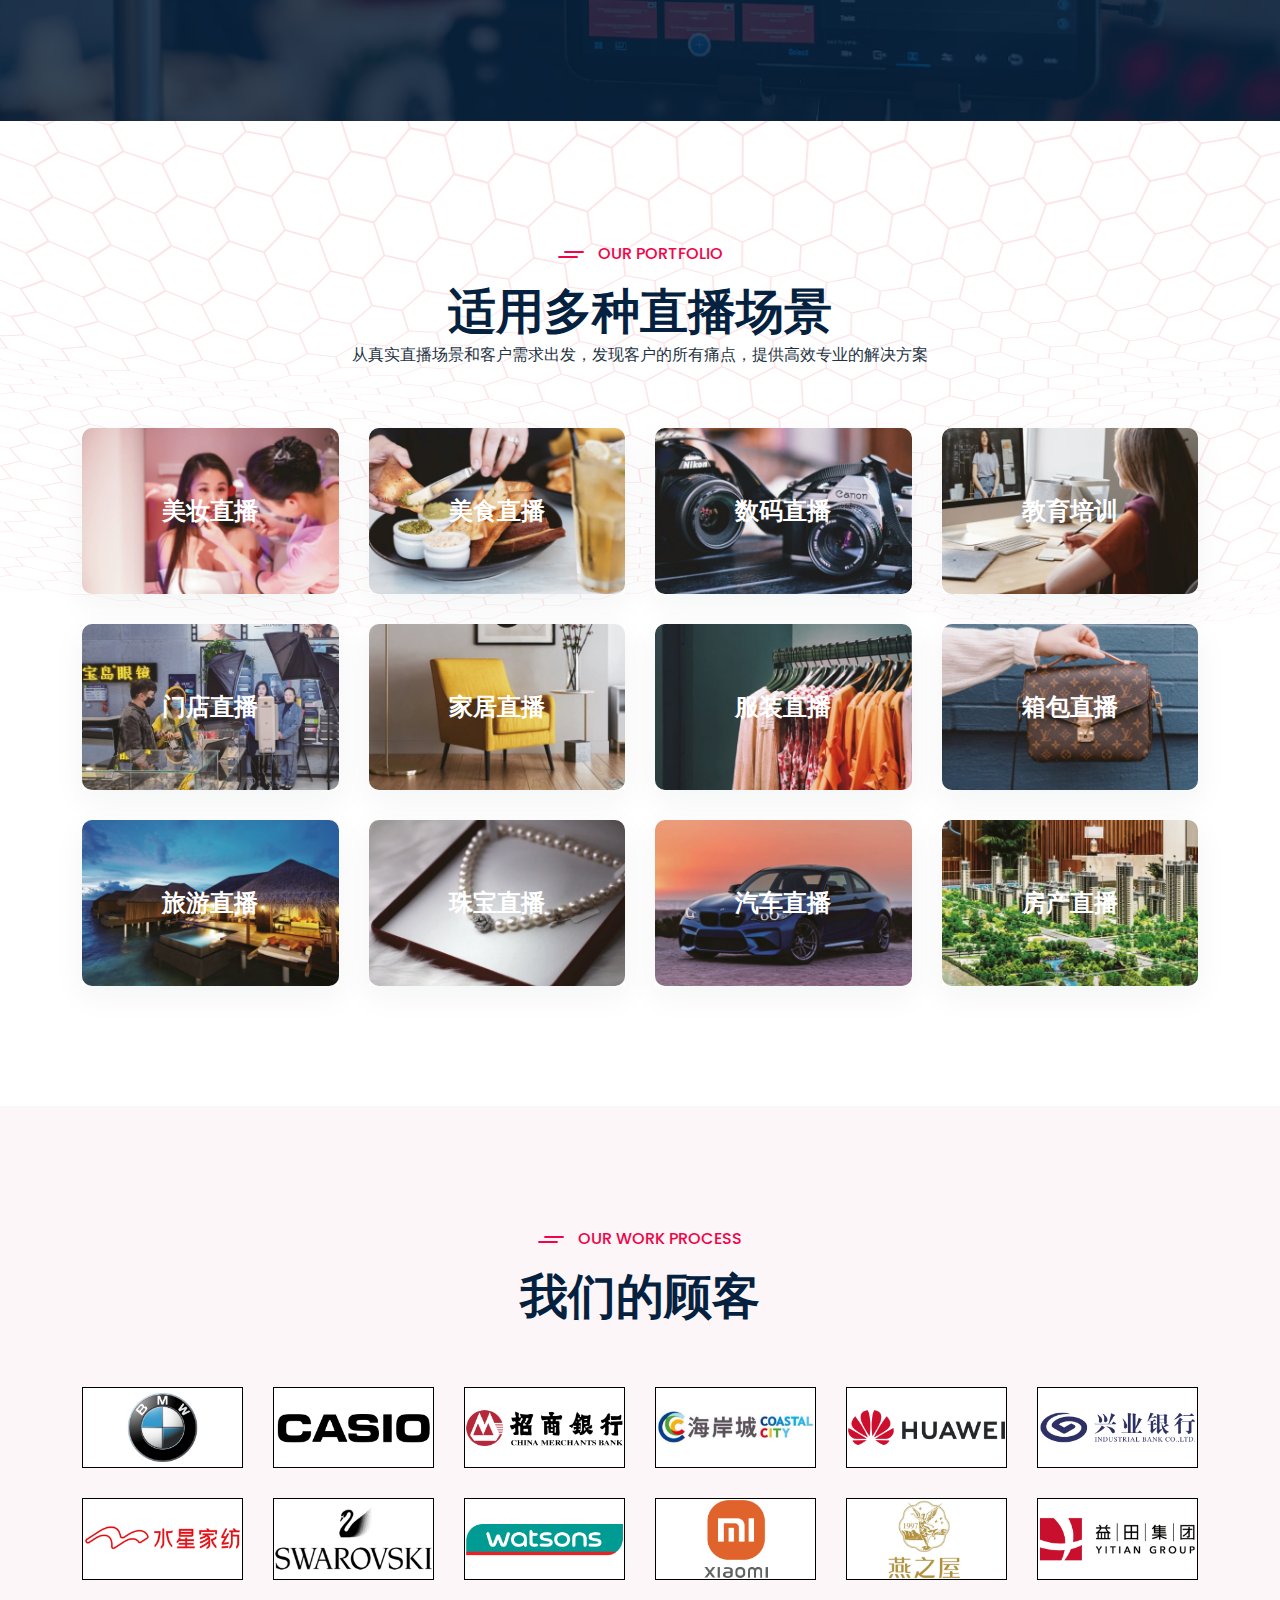
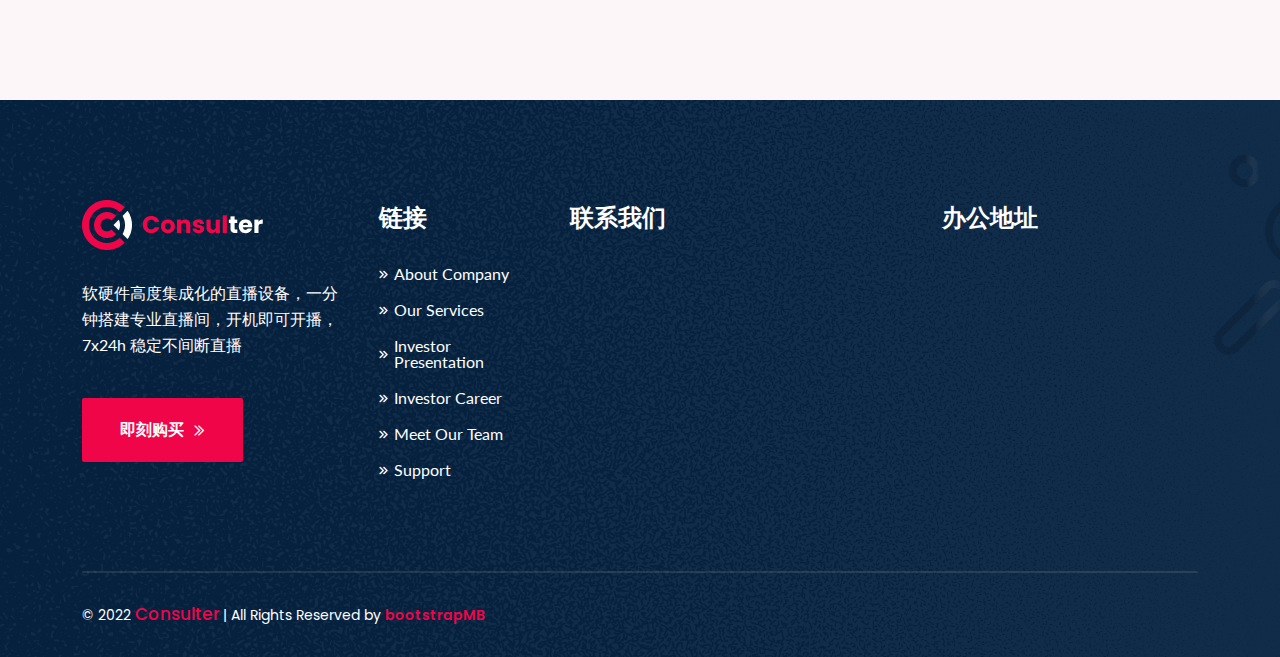
==== commit 017b5091: "update" ====
--- a/index.html
+++ b/index.html
@@ -1,5 +1,5 @@
 ﻿<!DOCTYPE html>
-<html lang="zxx">
+<html lang="jp">
 
 <head>
     <!-- ========== Meta Tags ========== -->
@@ -8,20 +8,20 @@
     <meta name="viewport" content="width=device-width, initial-scale=1.0">
     <meta name="author" content="modinatheme">
     <!-- ======== Page title ============ -->
-    <title>CONSULTER - Business Consulting HTML Template</title>
+    <title>HOME | ENTER OFFICIAL LIVE</title>
     <!-- ========== Favicon Icon ========== -->
-    <link rel="shortcut icon" href="assets/img/favicon.png">
+    <link rel="shortcut icon" href="/assets/img/favicon.png">
     <!-- ===========  All Stylesheet ================= -->
     <!--  Icon css plugins -->
-    <link rel="stylesheet" href="assets/css/icons.css">
+    <link rel="stylesheet" href="/assets/css/icons.css">
     <!--  magnific-popup css plugins -->
-    <link rel="stylesheet" href="assets/css/magnific-popup.css"> 
+    <link rel="stylesheet" href="/assets/css/magnific-popup.css"> 
     <!-- slick slider menu css file -->
-    <link rel="stylesheet" href="assets/css/slick.min.css"> 
+    <link rel="stylesheet" href="/assets/css/slick.min.css"> 
     <!--  Bootstrap css plugins -->
-    <link rel="stylesheet" href="assets/css/bootstrap.min.css">
+    <link rel="stylesheet" href="/assets/css/bootstrap.min.css">
     <!-- template main style css file -->
-    <link rel="stylesheet" href="style.css">
+    <link rel="stylesheet" href="/style.css">
     
 </head>
 
@@ -68,8 +68,8 @@
                         <div class="d-flex align-items-center justify-content-between">
                             <div class="header-logo">
                                 <div class="logo">
-                                    <a href="index.html">
-                                        <img src="assets/img/logo/logo-3.png" alt="logo">
+                                    <a href="/">
+                                        <img src="/assets/img/logo/logo-3.png" alt="logo">
                                     </a>
                                 </div>
                             </div>
@@ -78,24 +78,23 @@
                                 <div class="main-menu">
                                     <ul>
                                         <li>
-                                            <a href="index.html">主页</a>
+                                            <a href="/">主页</a>
                                         </li>
                                         <li>
-                                            <a>服务</a>           
-                                            <ul>
-                                                <li><a href="/service/solution.html">直播解决方案</a></li>
-                                                <li><a href="/service/hardware.html">直播硬件设备</a></li>
-                                            </ul>
+                                            <a href="/service/solutions/">直播解决方案</a>
                                         </li>
                                         <li>
-                                            <a href="our-project.html">关于我们</a>
+                                            <a href="/service/hardware/">直播硬件设备</a>
+                                        </li>
+                                        <li>
+                                            <a href="https://enter-official.live">关于我们</a>
                                         </li>
                                     </ul>
                                 </div>
                             </div>
 
                             <div class="header-right d-flex align-items-center">
-                                <a href="contact.html" class="header-btn">联系我们 <i class="far fa-chevron-double-right"></i></a>
+                                <a href="/contact/" class="header-btn">联系我们 <i class="far fa-chevron-double-right"></i></a>
                                 <div class="mobile-nav-bar d-block ml-3 ml-sm-5 d-xl-none">
                                     <div class="mobile-nav-wrap">                    
                                         <div id="hamburger">
@@ -122,18 +121,16 @@
                 <div class="consulter-mobile-nav"> 
                     <ul>
                         <li>
-                            <a href="index.html">主页</a>
+                            <a href="/">主页</a>
                         </li>
                         <li>
-                            <a href="services.html">服务</a>
-                            
-                            <ul>
-                                <li><a href="/service/solution.html">直播解决方案</a></li>
-                                <li><a href="/service/hardware.html">直播硬件设备</a></li>
-                            </ul>
+                            <a href="/service/solutions/">直播解决方案</a>
                         </li>
                         <li>
-                            <a href="our-project.html">Portfolio</a>
+                            <a href="/service/hardware/">直播硬件设备</a>
+                        </li>
+                        <li>
+                            <a href="https://enter-official.live">关于我们</a>
                         </li>
                     </ul>
                 </div>
@@ -193,8 +190,8 @@
                         </div>
 
                         <div class="theme-btn__wrapper d-flex flex-wrap">
-                            <a href="blog.html" class="theme-btn fw-600 btn-red">我要预约<i class="far fa-chevron-double-right"></i></a>
-                            <a href="about.html" class="theme-btn fw-600 btn-white-border">更多方案<i class="far fa-chevron-double-right"></i></a>
+                            <a href="/contact/" class="theme-btn fw-600 btn-red">我要预约<i class="far fa-chevron-double-right"></i></a>
+                            <a href="service/solutions/" class="theme-btn fw-600 btn-white-border">更多方案<i class="far fa-chevron-double-right"></i></a>
                         </div>
                     </div>
 
@@ -202,8 +199,8 @@
 
                 <div class="col-xl-6">
                     <div class="banner-home__media">
-                        <img src="assets/img/banner/banner-start.svg" class="img-fluid start" alt="">
-                        <img src="assets/img/home/home-bg.jpg" class="img-fluid" alt="">
+                        <img src="/assets/img/banner/banner-start.svg" class="img-fluid start" alt="">
+                        <img src="/assets/img/home/home-bg.jpg" class="img-fluid" alt="">
                     </div>
                 </div>
             </div>
@@ -217,7 +214,7 @@
             <div class="row align-items-center">
                 <div class="col-12">
                     <div class="our-portfolio-home__content text-center mb-60 mb-sm-50 mb-xs-40">
-                        <span class="sub-title fw-500  text-uppercase mb-sm-10 mb-xs-5 mb-15 d-block color-red"><img src="assets/img/home/line.svg" class="img-fluid mr-10" alt=""> Our Portfolio</span>
+                        <span class="sub-title fw-500  text-uppercase mb-sm-10 mb-xs-5 mb-15 d-block color-red"><img src="/assets/img/home/line.svg" class="img-fluid mr-10" alt=""> Our Portfolio</span>
                         <h2 class="title color-pd_black">专业直播解决方案</h2>
                         <p>软硬件高度集成化的直播设备，一分钟搭建专业直播间，开机即可开播，7x24h 稳定不间断直播</p>
                     </div>
@@ -229,23 +226,23 @@
                     <div class="our-portfolio-home__item mb-30">
                         <div class="featured-thumb">
                             <div class="media overflow-hidden">
-                                <img src="assets/img/home/1.jpg" class="img-fluid" alt="">
+                                <img src="/assets/img/home/1.jpg" class="img-fluid" alt="">
                             </div>
                         </div>
 
                         <div class="content d-flex flex-row">
                             <div class="left">
                                 <div class="post-author mb-5 mb-xs-5 text-uppercase">
-                                    <a href="blog-details.html">Business, Finance</a>
+                                    <a>Business, Finance</a>
                                 </div>
                                 
-                                <h5 class="color-pd_black mb-15 mb-xs-10"><a href="blog-details.html">带货直播</a></h5>
+                                <h5 class="color-pd_black mb-15 mb-xs-10"><a href="/service/solutions/">带货直播</a></h5>
                                 <div class="description font-la">
                                     <p class="h6">1分钟搭建专业直播间</p>
                                     <p class="h6">美妆、首饰、服装、食品等行业直播统统适用</p>
                                 </div>
                                 <div class="post-author mb-xs-5">
-                                    <a href="blog-details.html">了解更多></a>
+                                    <a href="/service/solutions/">了解更多></a>
                                 </div>
                             </div>
                         </div>
@@ -256,23 +253,23 @@
                     <div class="our-portfolio-home__item mb-30">
                         <div class="featured-thumb">
                             <div class="media overflow-hidden">
-                                <img src="assets/img/home/2.jpg" class="img-fluid" alt="">
+                                <img src="/assets/img/home/2.jpg" class="img-fluid" alt="">
                             </div>
                         </div>
 
                         <div class="content d-flex flex-row">
                             <div class="left">
                                 <div class="post-author mb-5 mb-xs-5 text-uppercase">
-                                    <a href="blog-details.html">Financial solution</a>
+                                    <a>Financial solution</a>
                                 </div>
                                 
-                                <h5 class="color-pd_black mb-15 mb-xs-10"><a href="blog-details.html">门店导购</a></h5>
+                                <h5 class="color-pd_black mb-15 mb-xs-10"><a href="/service/solutions/">门店导购</a></h5>
                                 <div class="description font-la">
                                     <p class="h6">线上线下一体化</p>
                                     <p class="h6">门店不再是门店，而是商业化平台</p>
                                 </div>
                                 <div class="post-author mb-xs-5">
-                                    <a href="blog-details.html">了解更多></a>
+                                    <a href="/service/solutions/">了解更多></a>
                                 </div>
                             </div>
                         </div>
@@ -283,24 +280,24 @@
                     <div class="our-portfolio-home__item mb-30">
                         <div class="featured-thumb">
                             <div class="media overflow-hidden">
-                                <img src="assets/img/home/3.jpg" class="img-fluid" alt="">
+                                <img src="/assets/img/home/3.jpg" class="img-fluid" alt="">
                             </div>
                         </div>
 
                         <div class="content d-flex">
                             <div class="left">
                                 <div class="post-author mb-5 mb-xs-5 text-uppercase">
-                                    <a href="blog-details.html">Business, Consulting</a>
+                                    <a>Business, Consulting</a>
                                 </div>
                                 
-                                <h5 class="color-pd_black mb-15 mb-xs-10"><a href="blog-details.html">教育培训</a></h5>
+                                <h5 class="color-pd_black mb-15 mb-xs-10"><a href="/service/solutions/">教育培训</a></h5>
                                 <div class="description font-la">
                                     <p>让知识传播更简单</p>
                                     <p>突破时空的限制，让知识无界限</p>
                                 </div>
 
                                 <div class="post-author mb-xs-5">
-                                    <a href="blog-details.html">了解更多></a>
+                                    <a href="/service/solutions/">了解更多></a>
                                 </div>
                             </div>
                         </div>
@@ -312,7 +309,7 @@
             <div class="row">
                 <div class="col-12">
                     <div class="our-portfolio-home__read-more text-center mt-50 mt-md-40 mt-sm-35 mt-xs-30">
-                        <a href="/service/solution.html" class="theme-btn  btn-border">查看所有解决方案<i class="far fa-chevron-double-right"></i></a>
+                        <a href="/service/solutions/" class="theme-btn  btn-border">查看所有解决方案<i class="far fa-chevron-double-right"></i></a>
                     </div>
                 </div>
             </div>
@@ -338,7 +335,7 @@
                     <div class="our-portfolio-home__item">
                         <div class="featured-thumb position-relative">
                             <div class="media overflow-hidden">
-                                <img src="assets/img/home/equip/hero-d78392fb.png" class="img-fluid img-bordered" alt="">
+                                <img src="/assets/img/home/equip/hero-d78392fb.png" class="img-fluid img-bordered" alt="">
                             </div>
                         </div>
                     </div>
@@ -353,7 +350,7 @@
                     <div class="our-portfolio-home__item">
                         <div class="featured-thumb position-relative">
                             <div class="media overflow-hidden">
-                                <img src="assets/img/home/equip/hero-69a5833f.png" class="img-fluid img-bordered" alt="">
+                                <img src="/assets/img/home/equip/hero-69a5833f.png" class="img-fluid img-bordered" alt="">
                             </div>
                         </div>
                     </div>
@@ -368,7 +365,7 @@
                     <div class="our-portfolio-home__item">
                         <div class="featured-thumb position-relative">
                             <div class="media overflow-hidden">
-                                <img src="assets/img/home/equip/valor_all_2x-d530cac3.jpg" class="img-fluid img-bordered" alt="">
+                                <img src="/assets/img/home/equip/valor_all_2x-d530cac3.jpg" class="img-fluid img-bordered" alt="">
                             </div>
                         </div>
                     </div>
@@ -383,7 +380,7 @@
                     <div class="our-portfolio-home__item">
                         <div class="featured-thumb position-relative">
                             <div class="media overflow-hidden">
-                                <img src="assets/img/home/equip/hero-d79ed7a6.png" class="img-fluid img-bordered" alt="">
+                                <img src="/assets/img/home/equip/hero-d79ed7a6.png" class="img-fluid img-bordered" alt="">
                             </div>
                         </div>
                     </div>
@@ -398,7 +395,7 @@
                     <div class="our-portfolio-home__item">
                         <div class="featured-thumb position-relative">
                             <div class="media overflow-hidden">
-                                <img src="assets/img/home/equip/hero-754dabc2.png" class="img-fluid img-bordered" alt="">
+                                <img src="/assets/img/home/equip/hero-754dabc2.png" class="img-fluid img-bordered" alt="">
                             </div>
                         </div>
                     </div>
@@ -413,7 +410,7 @@
                     <div class="our-portfolio-home__item">
                         <div class="featured-thumb position-relative">
                             <div class="media overflow-hidden">
-                                <img src="assets/img/home/equip/hero-efa215e3.png" class="img-fluid img-bordered" alt="">
+                                <img src="/assets/img/home/equip/hero-efa215e3.png" class="img-fluid img-bordered" alt="">
                             </div>
                         </div>
                     </div>
@@ -428,7 +425,7 @@
                     <div class="our-portfolio-home__item">
                         <div class="featured-thumb position-relative">
                             <div class="media overflow-hidden">
-                                <img src="assets/img/home/equip/hero-456e4c8f.png" class="img-fluid img-bordered" alt="">
+                                <img src="/assets/img/home/equip/hero-456e4c8f.png" class="img-fluid img-bordered" alt="">
                             </div>
                         </div>
                     </div>
@@ -443,7 +440,7 @@
                     <div class="our-portfolio-home__item">
                         <div class="featured-thumb position-relative">
                             <div class="media overflow-hidden">
-                                <img src="assets/img/home/equip/hero-e528dc79.png" class="img-fluid img-bordered" alt="">
+                                <img src="/assets/img/home/equip/hero-e528dc79.png" class="img-fluid img-bordered" alt="">
                             </div>
                         </div>
                     </div>
@@ -457,7 +454,7 @@
                 <div class="row">
                     <div class="col-12">
                         <div class="our-portfolio-home__read-more text-center mt-50 mt-md-40 mt-sm-35 mt-xs-30">
-                            <a href="/service/hardware.html" class="theme-btn  btn-border">查看更多直播设备<i class="far fa-chevron-double-right"></i></a>
+                            <a href="/service/hardware/" class="theme-btn  btn-border">查看更多直播设备<i class="far fa-chevron-double-right"></i></a>
                         </div>
                     </div>
                 </div>
@@ -479,9 +476,7 @@
                             <p>开机即可开播，7x24h 稳定不间断直播</p>
                         </div>
 
-                        <a href="services.html" class="theme-btn btn-sm btn-red">网上商城 <i class="far fa-chevron-double-right"></i></a>
-
-                        <a href="services.html" class="theme-btn btn-sm btn-red">获取联系方式 <i class="far fa-chevron-double-right"></i></a>
+                        <a href="/contact/" class="theme-btn btn-sm btn-red">获取联系方式 <i class="far fa-chevron-double-right"></i></a>
                     </div>
                 </div>
             </div>
@@ -495,7 +490,7 @@
             <div class="row align-items-center">
                 <div class="col-12">
                     <div class="our-portfolio-home__content text-center mb-60 mb-sm-50 mb-xs-40">
-                        <span class="sub-title fw-500  text-uppercase mb-sm-10 mb-xs-5 mb-15 d-block color-red"><img src="assets/img/home/line.svg" class="img-fluid mr-10" alt=""> Our Portfolio</span>
+                        <span class="sub-title fw-500  text-uppercase mb-sm-10 mb-xs-5 mb-15 d-block color-red"><img src="/assets/img/home/line.svg" class="img-fluid mr-10" alt=""> Our Portfolio</span>
                         <h2 class="title color-pd_black">适用多种直播场景</h2>
                         <p>从真实直播场景和客户需求出发，发现客户的所有痛点，提供高效专业的解决方案</p>
                     </div>
@@ -507,7 +502,7 @@
                     <div class="our-portfolio-home__item mb-30">
                         <div class="featured-thumb position-relative">
                             <div class="media overflow-hidden">
-                                <img src="assets/img/home/scene/sence_1-11b95d47.jpg" class="img-fluid img-bordered" alt="">
+                                <img src="/assets/img/home/scene/sence_1-11b95d47.jpg" class="img-fluid img-bordered" alt="">
                                 <div class="overlay-filter"></div>
                                 <div class="overlay-text">
                                     <span>美妆直播</span>
@@ -521,7 +516,7 @@
                     <div class="our-portfolio-home__item mb-30">
                         <div class="featured-thumb position-relative">
                             <div class="media overflow-hidden">
-                                <img src="assets/img/home/scene/sence_2-9900c3c1.jpg" class="img-fluid img-bordered" alt="">
+                                <img src="/assets/img/home/scene/sence_2-9900c3c1.jpg" class="img-fluid img-bordered" alt="">
                                 <div class="overlay-filter"></div>
                                 <div class="overlay-text">
                                     <span>美食直播</span>
@@ -535,7 +530,7 @@
                     <div class="our-portfolio-home__item mb-30">
                         <div class="featured-thumb position-relative">
                             <div class="media overflow-hidden">
-                                <img src="assets/img/home/scene/sence_3-d9a3c580.jpg" class="img-fluid img-bordered" alt="">
+                                <img src="/assets/img/home/scene/sence_3-d9a3c580.jpg" class="img-fluid img-bordered" alt="">
                                 <div class="overlay-filter"></div>
                                 <div class="overlay-text">
                                     <span>数码直播</span>
@@ -549,7 +544,7 @@
                     <div class="our-portfolio-home__item mb-30">
                         <div class="featured-thumb position-relative">
                             <div class="media overflow-hidden">
-                                <img src="assets/img/home/scene/sence_4-56d33d79.jpg" class="img-fluid img-bordered" alt="">
+                                <img src="/assets/img/home/scene/sence_4-56d33d79.jpg" class="img-fluid img-bordered" alt="">
                                 <div class="overlay-filter"></div>
                                 <div class="overlay-text">
                                     <span>教育培训</span>
@@ -563,7 +558,7 @@
                     <div class="our-portfolio-home__item mb-30">
                         <div class="featured-thumb position-relative">
                             <div class="media overflow-hidden">
-                                <img src="assets/img/home/scene/sence_5-e6bd3227.jpg" class="img-fluid img-bordered" alt="">
+                                <img src="/assets/img/home/scene/sence_5-e6bd3227.jpg" class="img-fluid img-bordered" alt="">
                                 <div class="overlay-filter"></div>
                                 <div class="overlay-text">
                                     <span>门店直播</span>
@@ -577,7 +572,7 @@
                     <div class="our-portfolio-home__item mb-30">
                         <div class="featured-thumb position-relative">
                             <div class="media overflow-hidden">
-                                <img src="assets/img/home/scene/sence_6-df93157b.jpg" class="img-fluid img-bordered" alt="">
+                                <img src="/assets/img/home/scene/sence_6-df93157b.jpg" class="img-fluid img-bordered" alt="">
                                 <div class="overlay-filter"></div>
                                 <div class="overlay-text">
                                     <span>家居直播</span>
@@ -591,7 +586,7 @@
                     <div class="our-portfolio-home__item mb-30">
                         <div class="featured-thumb position-relative">
                             <div class="media overflow-hidden">
-                                <img src="assets/img/home/scene/sence_7-bcab499e.jpg" class="img-fluid img-bordered" alt="">
+                                <img src="/assets/img/home/scene/sence_7-bcab499e.jpg" class="img-fluid img-bordered" alt="">
                                 <div class="overlay-filter"></div>
                                 <div class="overlay-text">
                                     <span>服装直播</span>
@@ -605,7 +600,7 @@
                     <div class="our-portfolio-home__item mb-30">
                         <div class="featured-thumb position-relative">
                             <div class="media overflow-hidden">
-                                <img src="assets/img/home/scene/sence_8-f10ab048.jpg" class="img-fluid img-bordered" alt="">
+                                <img src="/assets/img/home/scene/sence_8-f10ab048.jpg" class="img-fluid img-bordered" alt="">
                                 <div class="overlay-filter"></div>
                                 <div class="overlay-text">
                                     <span>箱包直播</span>
@@ -619,7 +614,7 @@
                     <div class="our-portfolio-home__item mb-30">
                         <div class="featured-thumb position-relative">
                             <div class="media overflow-hidden">
-                                <img src="assets/img/home/scene/sence_9-48f554f9.jpg" class="img-fluid img-bordered" alt="">
+                                <img src="/assets/img/home/scene/sence_9-48f554f9.jpg" class="img-fluid img-bordered" alt="">
                                 <div class="overlay-filter"></div>
                                 <div class="overlay-text">
                                     <span>旅游直播</span>
@@ -633,7 +628,7 @@
                     <div class="our-portfolio-home__item mb-30">
                         <div class="featured-thumb position-relative">
                             <div class="media overflow-hidden">
-                                <img src="assets/img/home/scene/sence_10-2d9a69d6.jpg" class="img-fluid img-bordered" alt="">
+                                <img src="/assets/img/home/scene/sence_10-2d9a69d6.jpg" class="img-fluid img-bordered" alt="">
                                 <div class="overlay-filter"></div>
                                 <div class="overlay-text">
                                     <span>珠宝直播</span>
@@ -647,7 +642,7 @@
                     <div class="our-portfolio-home__item mb-30">
                         <div class="featured-thumb position-relative">
                             <div class="media overflow-hidden">
-                                <img src="assets/img/home/scene/sence_11-db737e86.jpg" class="img-fluid img-bordered" alt="">
+                                <img src="/assets/img/home/scene/sence_11-db737e86.jpg" class="img-fluid img-bordered" alt="">
                                 <div class="overlay-filter"></div>
                                 <div class="overlay-text">
                                     <span>汽车直播</span>
@@ -661,7 +656,7 @@
                     <div class="our-portfolio-home__item mb-30">
                         <div class="featured-thumb position-relative">
                             <div class="media overflow-hidden">
-                                <img src="assets/img/home/scene/sence_12-04baf8ef.jpg" class="img-fluid img-bordered" alt="">
+                                <img src="/assets/img/home/scene/sence_12-04baf8ef.jpg" class="img-fluid img-bordered" alt="">
                                 <div class="overlay-filter"></div>
                                 <div class="overlay-text">
                                     <span>房产直播</span>
@@ -684,7 +679,7 @@
                 <div class="col-12">
                     <div class="pricing__content mb-60 mb-sm-40 mb-xs-30 text-center">
                         <span class="sub-title d-block fw-500 color-red text-uppercase mb-sm-10 mb-xs-5 mb-15">
-                            <img src="assets/img/home/line.svg" class="img-fluid mr-10" alt=""> Our Work Process
+                            <img src="/assets/img/home/line.svg" class="img-fluid mr-10" alt=""> Our Work Process
                         </span>
                         <h2 class="title color-pd_black">我们的顾客</h2>
                     </div>
@@ -695,47 +690,47 @@
                 <div class="col-xxl-2 col-lg-2 col-md-3 col-sm-4 col-6">
                     <div class="text-center mb-30 d-block overflow-hidden">
                         <div class="media">
-                            <img src="assets/img/home/company/bmw.png" class="img-fluid" alt="" style="border: 0.5px solid black;">
-                        </div>
-                    </div>
-                </div>
-    
-                <div class="col-xxl-2 col-lg-2 col-md-3 col-sm-4 col-6">
-                    <div class="text-center mb-30 d-block overflow-hidden">
-                        <div class="media">
-                            <img src="assets/img/home/company/casio-164a1724.png" class="img-fluid" alt="" style="border: 0.5px solid black;">
-                        </div>
-                    </div>
-                </div>
-    
-                <div class="col-xxl-2 col-lg-2 col-md-3 col-sm-4 col-6">
-                    <div class="text-center mb-30 d-block overflow-hidden">
-                        <div class="media">
-                            <img src="assets/img/home/company/cmb-47a64842.png" class="img-fluid" alt="" style="border: 0.5px solid black;">
-                        </div>
-                    </div>
-                </div>
-    
-                <div class="col-xxl-2 col-lg-2 col-md-3 col-sm-4 col-6">
-                    <div class="text-center mb-30 d-block overflow-hidden">
-                        <div class="media">
-                            <img src="assets/img/home/company/coastal_city-4e0f46fb.png" class="img-fluid" alt="" style="border: 0.5px solid black;">
-                        </div>
-                    </div>
-                </div>
-    
-                <div class="col-xxl-2 col-lg-2 col-md-3 col-sm-4 col-6">
-                    <div class="text-center mb-30 d-block overflow-hidden">
-                        <div class="media">
-                            <img src="assets/img/home/company/huawei-64ce3217.png"  class="img-fluid" alt="" style="border: 0.5px solid black;">
-                        </div>
-                    </div>
-                </div>
-    
-                <div class="col-xxl-2 col-lg-2 col-md-3 col-sm-4 col-6">
-                    <div class="text-center mb-30 d-block overflow-hidden">
-                        <div class="media">
-                            <img src="assets/img/home/company/ibc-c55bd6ce.png" class="img-fluid" alt="" style="border: 0.5px solid black;">
+                            <img src="/assets/img/home/company/bmw.png" class="img-fluid" alt="" style="border: 0.5px solid black;">
+                        </div>
+                    </div>
+                </div>
+    
+                <div class="col-xxl-2 col-lg-2 col-md-3 col-sm-4 col-6">
+                    <div class="text-center mb-30 d-block overflow-hidden">
+                        <div class="media">
+                            <img src="/assets/img/home/company/casio-164a1724.png" class="img-fluid" alt="" style="border: 0.5px solid black;">
+                        </div>
+                    </div>
+                </div>
+    
+                <div class="col-xxl-2 col-lg-2 col-md-3 col-sm-4 col-6">
+                    <div class="text-center mb-30 d-block overflow-hidden">
+                        <div class="media">
+                            <img src="/assets/img/home/company/cmb-47a64842.png" class="img-fluid" alt="" style="border: 0.5px solid black;">
+                        </div>
+                    </div>
+                </div>
+    
+                <div class="col-xxl-2 col-lg-2 col-md-3 col-sm-4 col-6">
+                    <div class="text-center mb-30 d-block overflow-hidden">
+                        <div class="media">
+                            <img src="/assets/img/home/company/coastal_city-4e0f46fb.png" class="img-fluid" alt="" style="border: 0.5px solid black;">
+                        </div>
+                    </div>
+                </div>
+    
+                <div class="col-xxl-2 col-lg-2 col-md-3 col-sm-4 col-6">
+                    <div class="text-center mb-30 d-block overflow-hidden">
+                        <div class="media">
+                            <img src="/assets/img/home/company/huawei-64ce3217.png"  class="img-fluid" alt="" style="border: 0.5px solid black;">
+                        </div>
+                    </div>
+                </div>
+    
+                <div class="col-xxl-2 col-lg-2 col-md-3 col-sm-4 col-6">
+                    <div class="text-center mb-30 d-block overflow-hidden">
+                        <div class="media">
+                            <img src="/assets/img/home/company/ibc-c55bd6ce.png" class="img-fluid" alt="" style="border: 0.5px solid black;">
                         </div>
                     </div>
                 </div>
@@ -744,47 +739,47 @@
                 <div class="col-xxl-2 col-lg-2 col-md-3 col-sm-4 col-6">
                     <div class="text-center mb-30 d-block overflow-hidden">
                         <div class="media">
-                            <img src="assets/img/home/company/shuixing-0ce9d60f.png" class="img-fluid" alt="" style="border: 0.5px solid black;">
-                        </div>
-                    </div>
-                </div>
-    
-                <div class="col-xxl-2 col-lg-2 col-md-3 col-sm-4 col-6">
-                    <div class="text-center mb-30 d-block overflow-hidden">
-                        <div class="media">
-                            <img src="assets/img/home/company/swarovski-95cdcb46.png" class="img-fluid" alt="" style="border: 0.5px solid black;">
-                        </div>
-                    </div>
-                </div>
-    
-                <div class="col-xxl-2 col-lg-2 col-md-3 col-sm-4 col-6">
-                    <div class="text-center mb-30 d-block overflow-hidden">
-                        <div class="media">
-                            <img src="assets/img/home/company/watsons-d7ab6e9a.png" class="img-fluid" alt="" style="border: 0.5px solid black;">
-                        </div>
-                    </div>
-                </div>
-    
-                <div class="col-xxl-2 col-lg-2 col-md-3 col-sm-4 col-6">
-                    <div class="text-center mb-30 d-block overflow-hidden">
-                        <div class="media">
-                            <img src="assets/img/home/company/xiaomi-820fce90.png" class="img-fluid" alt="" style="border: 0.5px solid black;">
-                        </div>
-                    </div>
-                </div>
-    
-                <div class="col-xxl-2 col-lg-2 col-md-3 col-sm-4 col-6">
-                    <div class="text-center mb-30 d-block overflow-hidden">
-                        <div class="media">
-                            <img src="assets/img/home/company/yanzhiwu-07b16990.png" class="img-fluid" alt="" style="border: 0.5px solid black;">
-                        </div>
-                    </div>
-                </div>
-    
-                <div class="col-xxl-2 col-lg-2 col-md-3 col-sm-4 col-6">
-                    <div class="text-center mb-30 d-block overflow-hidden">
-                        <div class="media">
-                            <img src="assets/img/home/company/yitian-b0a9b5e7.png" class="img-fluid" alt="" style="border: 0.5px solid black;">
+                            <img src="/assets/img/home/company/shuixing-0ce9d60f.png" class="img-fluid" alt="" style="border: 0.5px solid black;">
+                        </div>
+                    </div>
+                </div>
+    
+                <div class="col-xxl-2 col-lg-2 col-md-3 col-sm-4 col-6">
+                    <div class="text-center mb-30 d-block overflow-hidden">
+                        <div class="media">
+                            <img src="/assets/img/home/company/swarovski-95cdcb46.png" class="img-fluid" alt="" style="border: 0.5px solid black;">
+                        </div>
+                    </div>
+                </div>
+    
+                <div class="col-xxl-2 col-lg-2 col-md-3 col-sm-4 col-6">
+                    <div class="text-center mb-30 d-block overflow-hidden">
+                        <div class="media">
+                            <img src="/assets/img/home/company/watsons-d7ab6e9a.png" class="img-fluid" alt="" style="border: 0.5px solid black;">
+                        </div>
+                    </div>
+                </div>
+    
+                <div class="col-xxl-2 col-lg-2 col-md-3 col-sm-4 col-6">
+                    <div class="text-center mb-30 d-block overflow-hidden">
+                        <div class="media">
+                            <img src="/assets/img/home/company/xiaomi-820fce90.png" class="img-fluid" alt="" style="border: 0.5px solid black;">
+                        </div>
+                    </div>
+                </div>
+    
+                <div class="col-xxl-2 col-lg-2 col-md-3 col-sm-4 col-6">
+                    <div class="text-center mb-30 d-block overflow-hidden">
+                        <div class="media">
+                            <img src="/assets/img/home/company/yanzhiwu-07b16990.png" class="img-fluid" alt="" style="border: 0.5px solid black;">
+                        </div>
+                    </div>
+                </div>
+    
+                <div class="col-xxl-2 col-lg-2 col-md-3 col-sm-4 col-6">
+                    <div class="text-center mb-30 d-block overflow-hidden">
+                        <div class="media">
+                            <img src="/assets/img/home/company/yitian-b0a9b5e7.png" class="img-fluid" alt="" style="border: 0.5px solid black;">
                         </div>
                     </div>
                 </div>
@@ -805,8 +800,8 @@
             <div class="row justify-content-between">
                 <div class="col-md-6 col-xl-3">
                     <div class="single-footer-wid widget-description">
-                        <a href="index.html" class="d-block mb-30 mb-xs-20">
-                            <img src="assets/img/logo/footer-logo-3.png" alt="">
+                        <a href="/" class="d-block mb-30 mb-xs-20">
+                            <img src="/assets/img/logo/footer-logo-3.png" alt="">
                         </a>
                         
                         <div class="description font-la color-white mb-40 mb-sm-30 mb-xs-25">
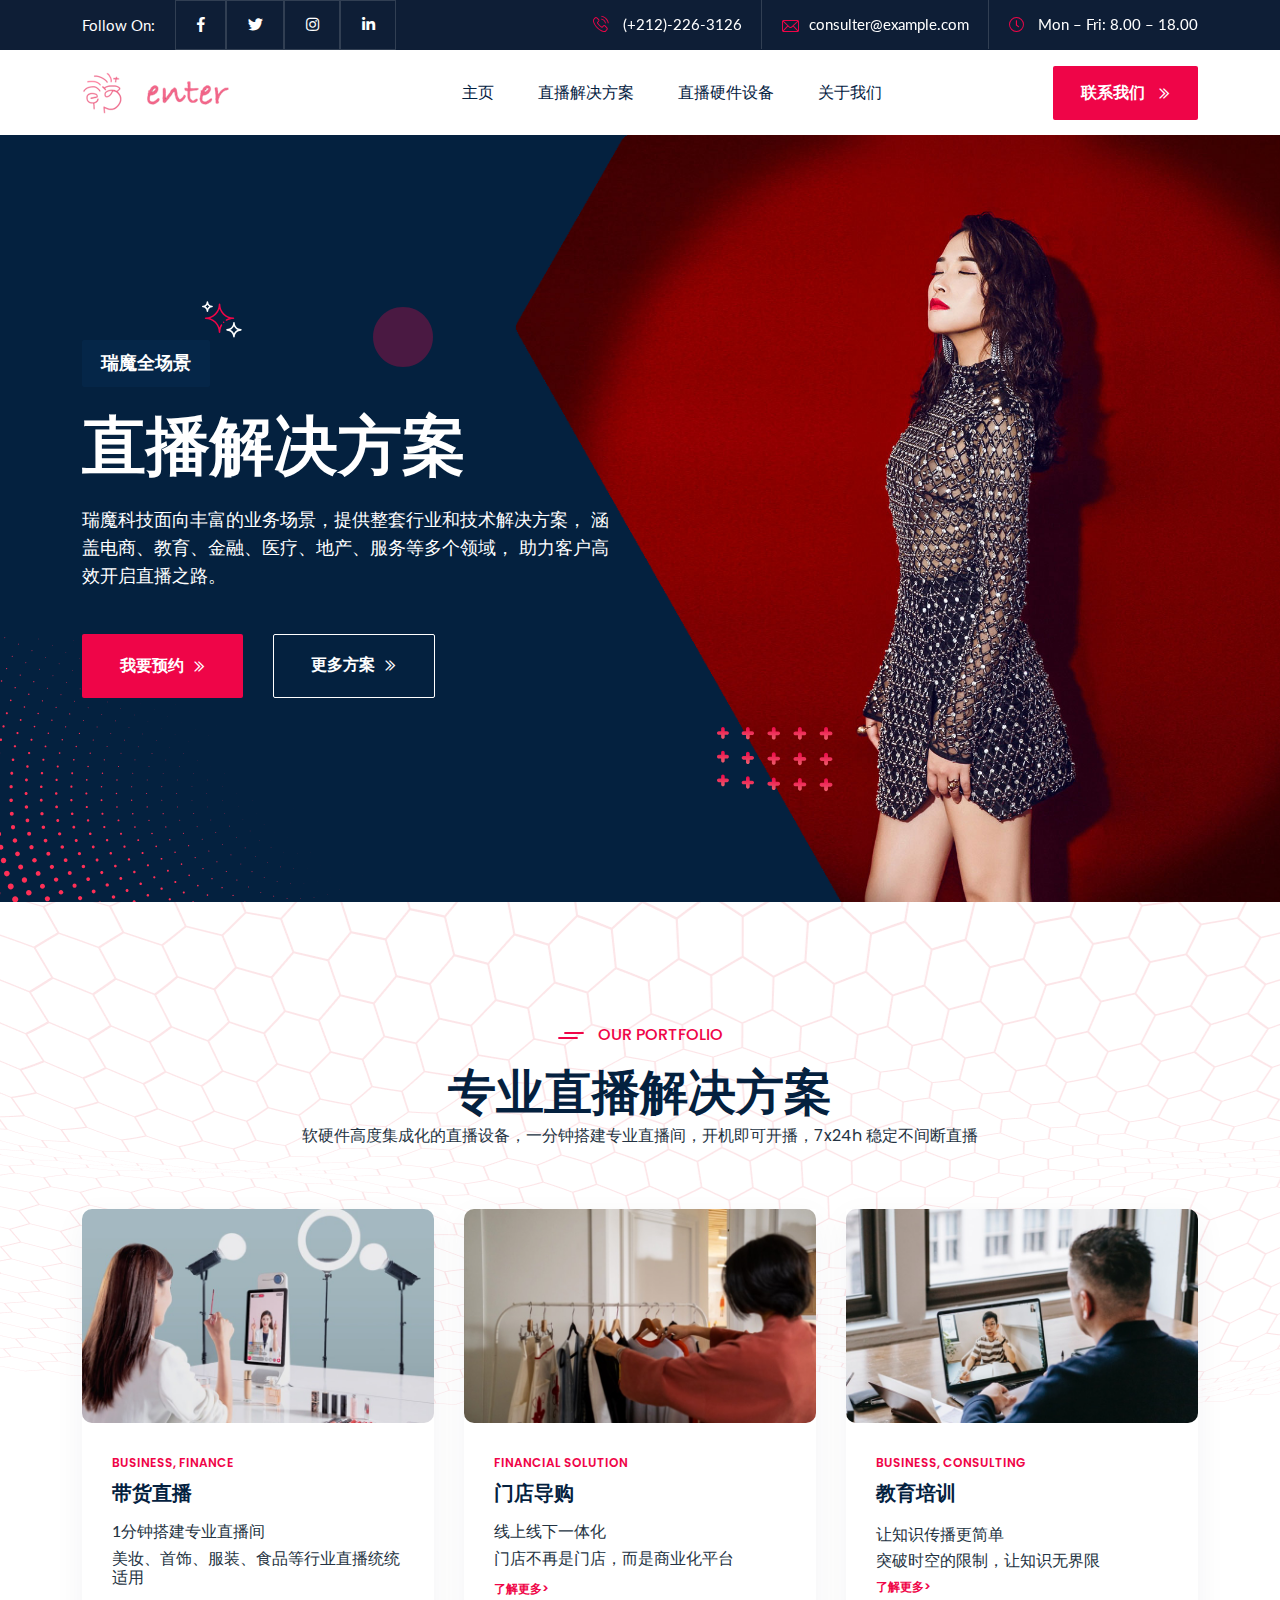
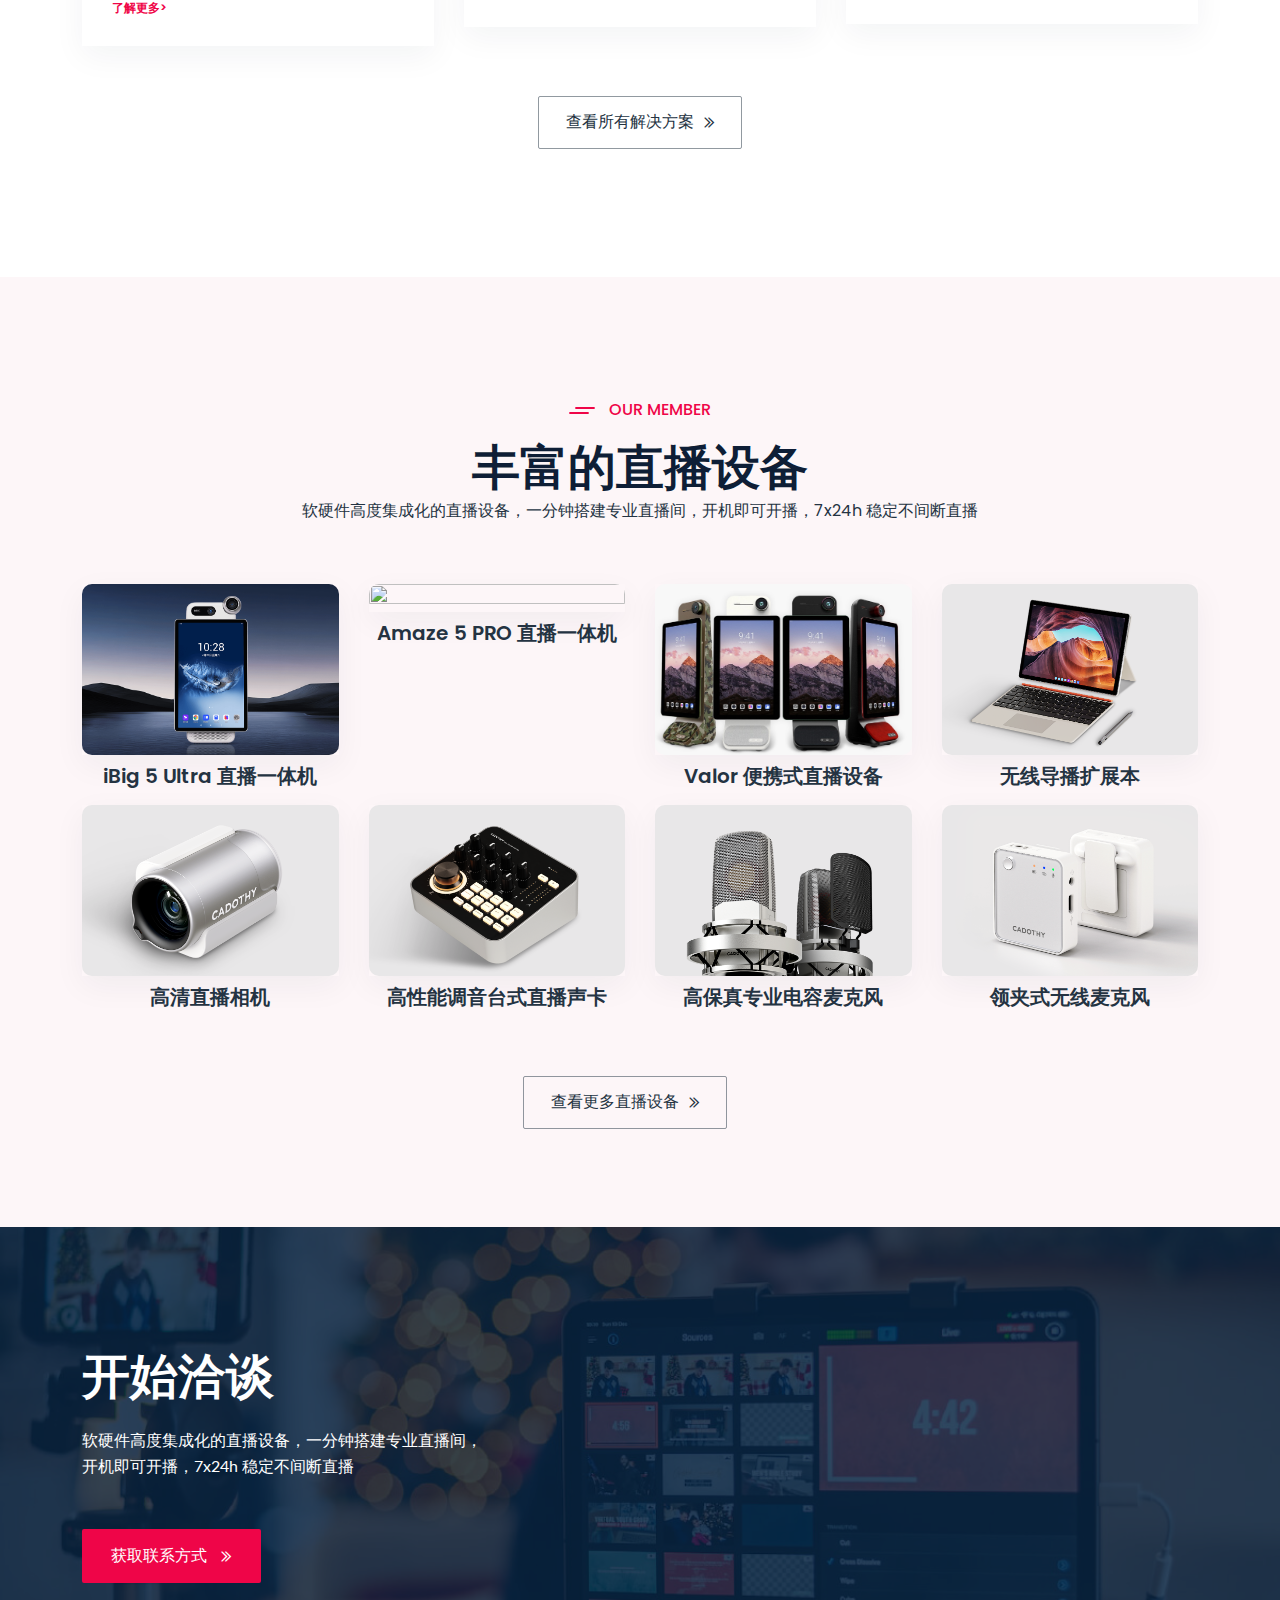
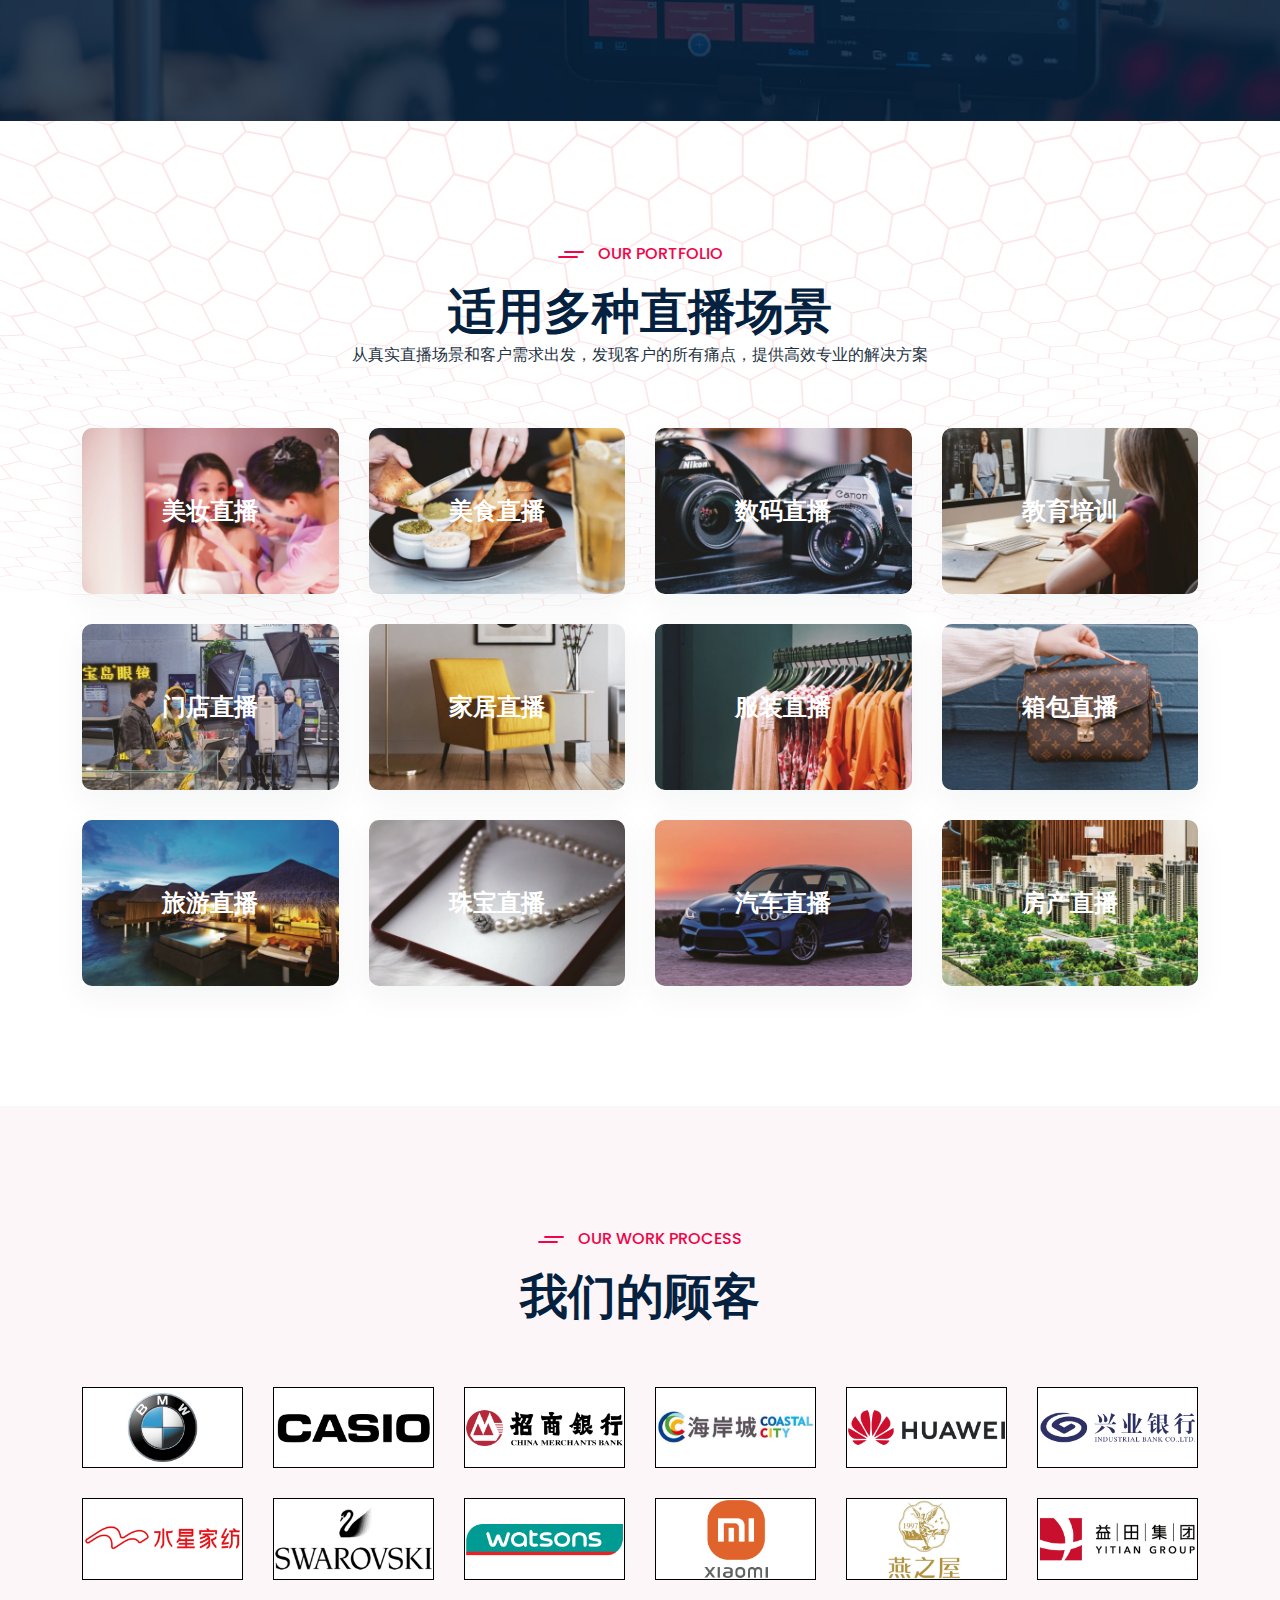
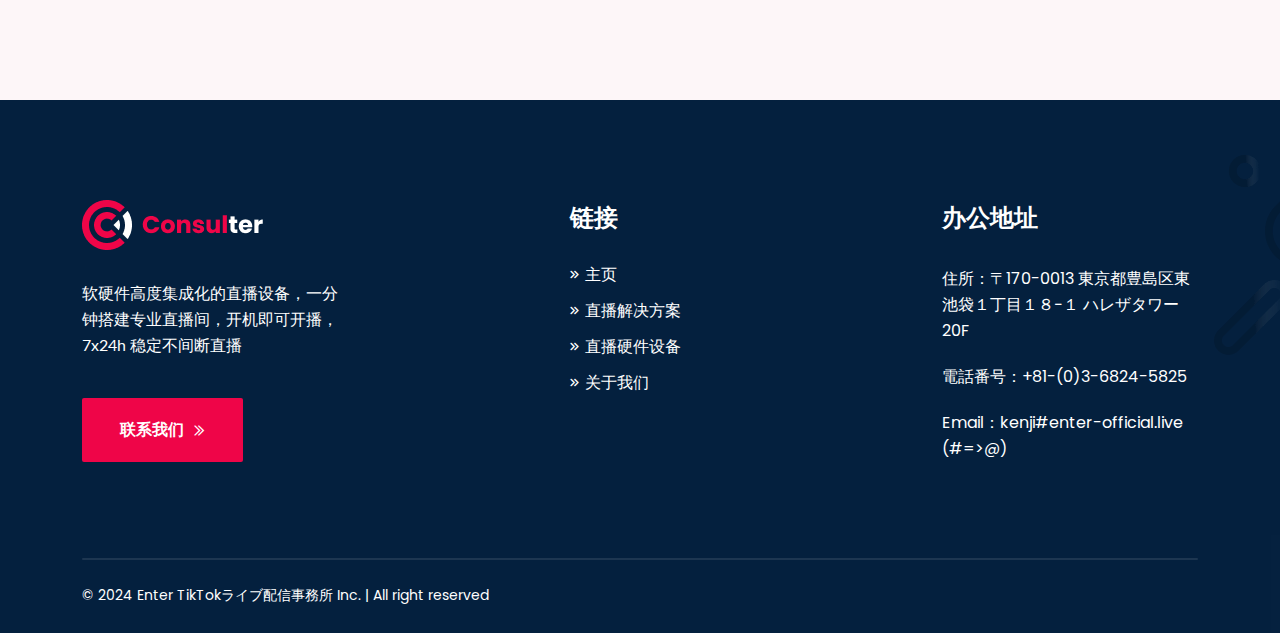
==== commit 9e99b702: "update header and footer" ====
--- a/index.html
+++ b/index.html
@@ -132,45 +132,14 @@
                         <li>
                             <a href="https://enter-official.live">关于我们</a>
                         </li>
+                        <li>
+                            <a href="/contact/">联系我们</a>
+                        </li>
                     </ul>
                 </div>
-
-                <div class="sidebar-nav__bottom mt-20">
-                    <div class="sidebar-nav__bottom-contact-infos mb-20">
-                        <h6 class="color-black mb-5">Contact Info</h6>
- 
-                        <ul>
-                            <li><a><i class="fal fa-clock"></i> Mon – Fri: 8.00 – 18.00</a></li>
-                            <li><a href="mailto:consulter@example.com"><i class="icon-email"></i>consulter@example.com</a></li>
-                            <li>
-                                <a class="header-contact d-flex align-items-center">
-                                    <div class="icon">
-                                        <i class="icon-call"></i>
-                                        <!-- <img src="assets/img/icon/phone-1.svg" alt=""> -->
-                                    </div>
-                                    <div class="text">
-                                        <span class="font-la mb-5 d-block fw-500">Contact For Support</span>
-                                        <h5 class="fw-500">+123 556 8824</h5>
-                                    </div>
-                                </a>
-                            </li>
-                        </ul>
-                    </div>
-
-                    <div class="sidebar-nav__bottom-social">
-                        <h6 class="color-black mb-5">Follow On:</h6>
- 
-                        <ul>
-                            <li><a href="#"><i class="fab fa-facebook-f"></i></a></li>
-                            <li><a href="#"><i class="fab fa-twitter"></i></a></li>
-                            <li><a href="#"><i class="fab fa-instagram"></i></a></li>
-                            <li><a href="#"><i class="fab fa-linkedin-in"></i></a></li>
-                        </ul>
-                    </div> 
-                </div>
             </div>
         </nav>
-    </div>    
+    </div>      
     <div class="offcanvas-overlay"></div> <!-- offcanvas-overlay -->
     <!-- header end -->
 
@@ -791,7 +760,7 @@
     <!-- work-process end -->
 
     <!-- footer start -->
-    <footer class="footer-1 footer-3 overflow-hidden" style="background-image: url(assets/img/footer/footer-bg-3.png);">
+    <footer class="footer-1 footer-3 overflow-hidden" style="background-image: #04213F">
         <div class="overly">
             <div class="container"></div>
         </div>
@@ -808,48 +777,41 @@
                             <p>软硬件高度集成化的直播设备，一分钟搭建专业直播间，开机即可开播，7x24h 稳定不间断直播</p>
                         </div>
 
-                        <a href="#" class="theme-btn btn-red btn-md fw-600">即刻购买<i class="far fa-chevron-double-right"></i></a>
+                        <a href="/contact/" class="theme-btn btn-red btn-md fw-600">联系我们<i class="far fa-chevron-double-right"></i></a>
                     </div>
                 </div> <!-- /.col-lg-3 - single-footer-wid -->
 
                 <div class="col-md-6 col-xl-2">                        
                     <div class="single-footer-wid pl-xl-10 pl-50">
                         <h4 class="wid-title mb-30 color-white">链接</h4>
-                    
                         <ul>
-                            <li><a href="about.html">About Company</a></li>
-                            <li><a href="services.html">Our Services</a></li>
-                            <li><a href="services-2.html">Investor Presentation</a></li>
-                            <li><a href="table.html">Investor Career</a></li>
-                            <li><a href="team.html">Meet Our Team</a></li>
-                            <li><a href="contact.html">Support</a></li>
+                            <li><a href="/">主页</a></li>
+                            <li><a href="/service/solutions/">直播解决方案</a></li>
+                            <li><a href="/service/hardware/">直播硬件设备</a></li>
+                            <li><a href="https://enter-official.live/">关于我们</a></li>
                         </ul>
                     </div>
                 </div> <!-- /.col-lg-2 - single-footer-wid -->
-
-                <div class="col-md-6 col-xl-4">
-                    <div class="single-footer-wid recent_post_widget pl-xl-10 pl-65 pr-50 pr-xl-30">
-                        <h4 class="wid-title mb-30 color-white">联系我们</h4>
-
-                       
-                    </div>
-                </div> <!-- /.col-lg-4 - single-footer-wid -->
 
                 <div class="col-md-6 col-xl-3">                        
                     <div class="single-footer-wid">
                         <h4 class="wid-title mb-30 color-white">办公地址</h4>
-
+                        <ul>
+                            <p class="color-white">住所：〒170-0013 東京都豊島区東池袋１丁目１８−１ ハレザタワー 20F</p>
+                            <p class="color-white">電話番号：+81-(0)3-6824-5825</p>
+                            <p class="color-white">Email：kenji#enter-official.live (#=>@)</p>
+                        </ul>
                         <div id="map" class="pinRed"></div>
                     </div>
                 </div> <!-- /.col-lg-3 - single-footer-wid -->
             </div>
         </div>
 
-        <div class="footer-bottom overflow-hidden mt-20 mt-sm-15 mt-xs-10">
+        <div class="footer-bottom overflow-hidden mt-10 mt-sm-5 mt-xs-10">
             <div class="container">
                 <div class="footer-bottom-content d-flex flex-column flex-md-row justify-content-between align-items-center">
                     <div class="coppyright text-center text-md-start">
-                        &copy; 2022 <a href="index.html">Consulter</a> | All Rights Reserved by <a href="Http://www.bootstrapmb.com">bootstrapMB</a>
+                        &copy; 2024 Enter TikTokライブ配信事務所 Inc. | All right reserved
                     </div>
                 </div>
             </div>
--- a/style.css
+++ b/style.css
@@ -18887,7 +18887,7 @@
 }
 .footer-1 #map {
   width: 100%;
-  height: 245px;
+  height: 0px;
 }
 
 .footer-2 {
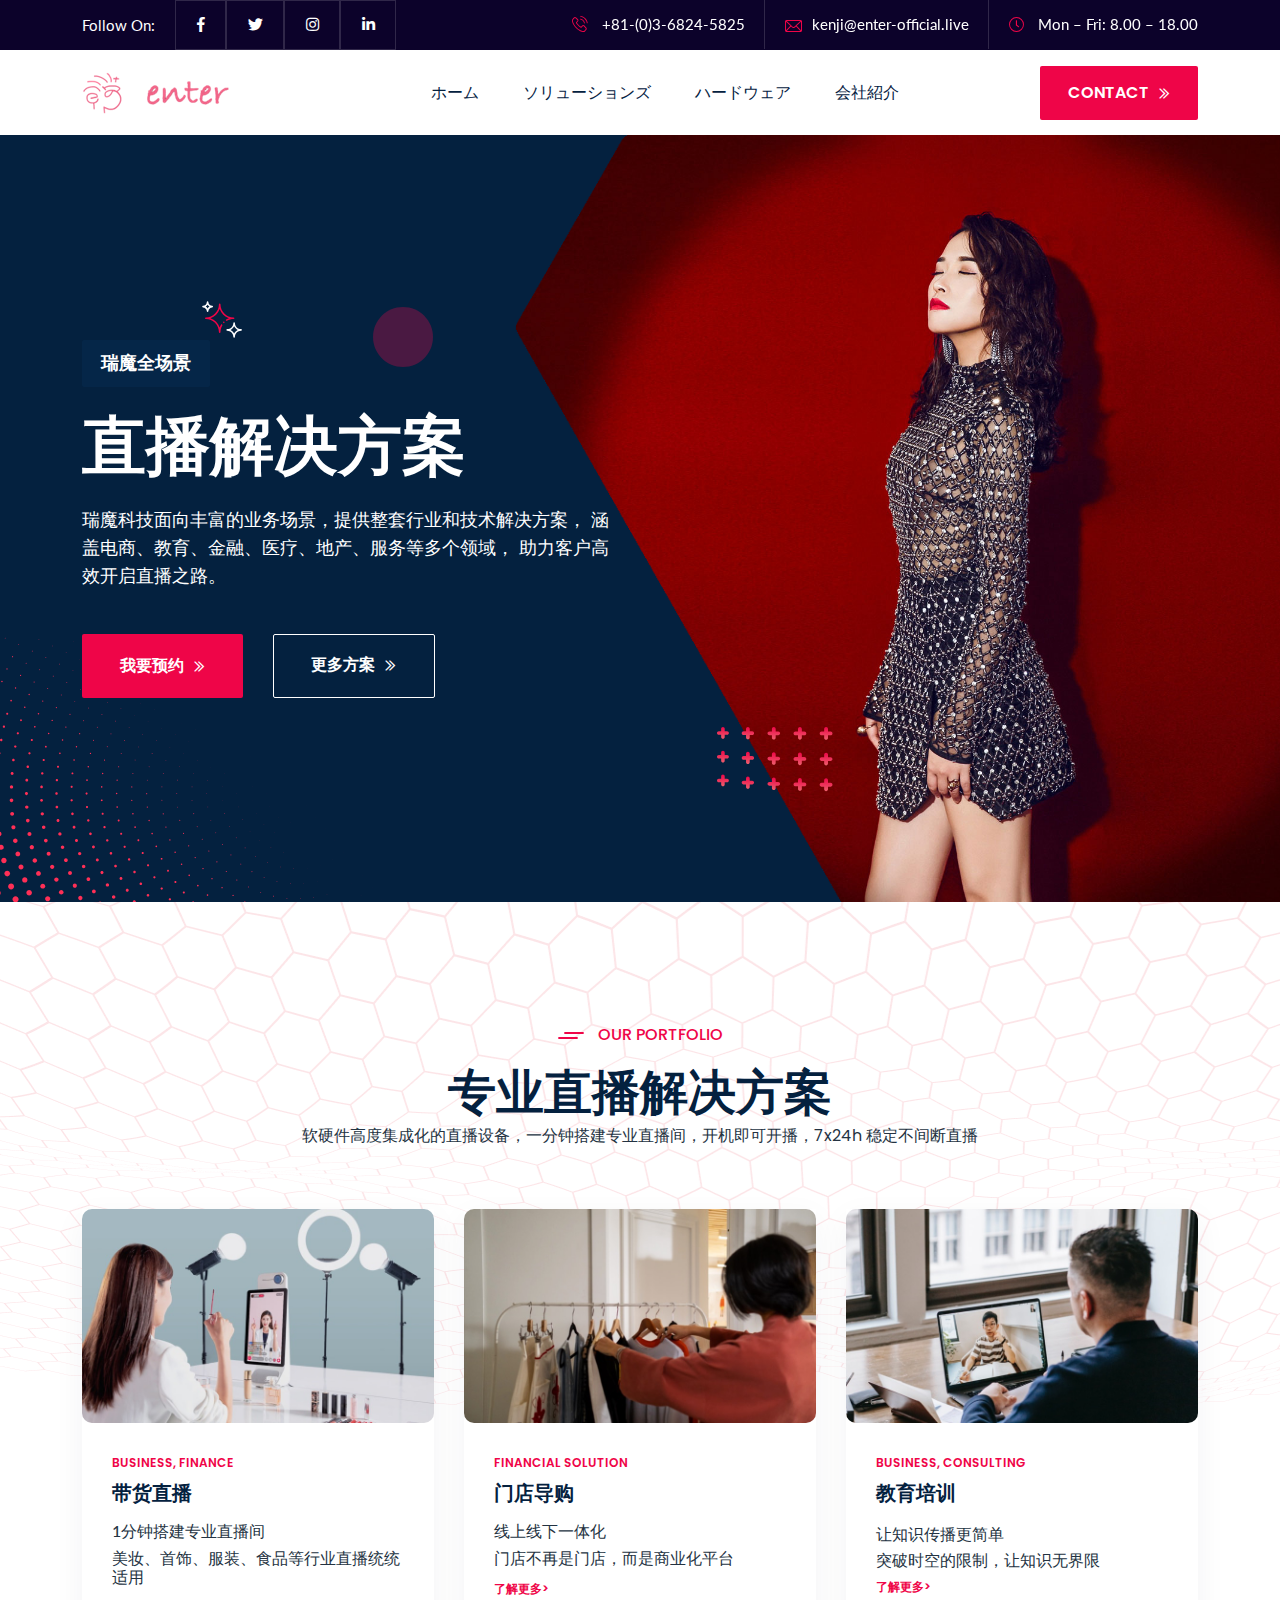
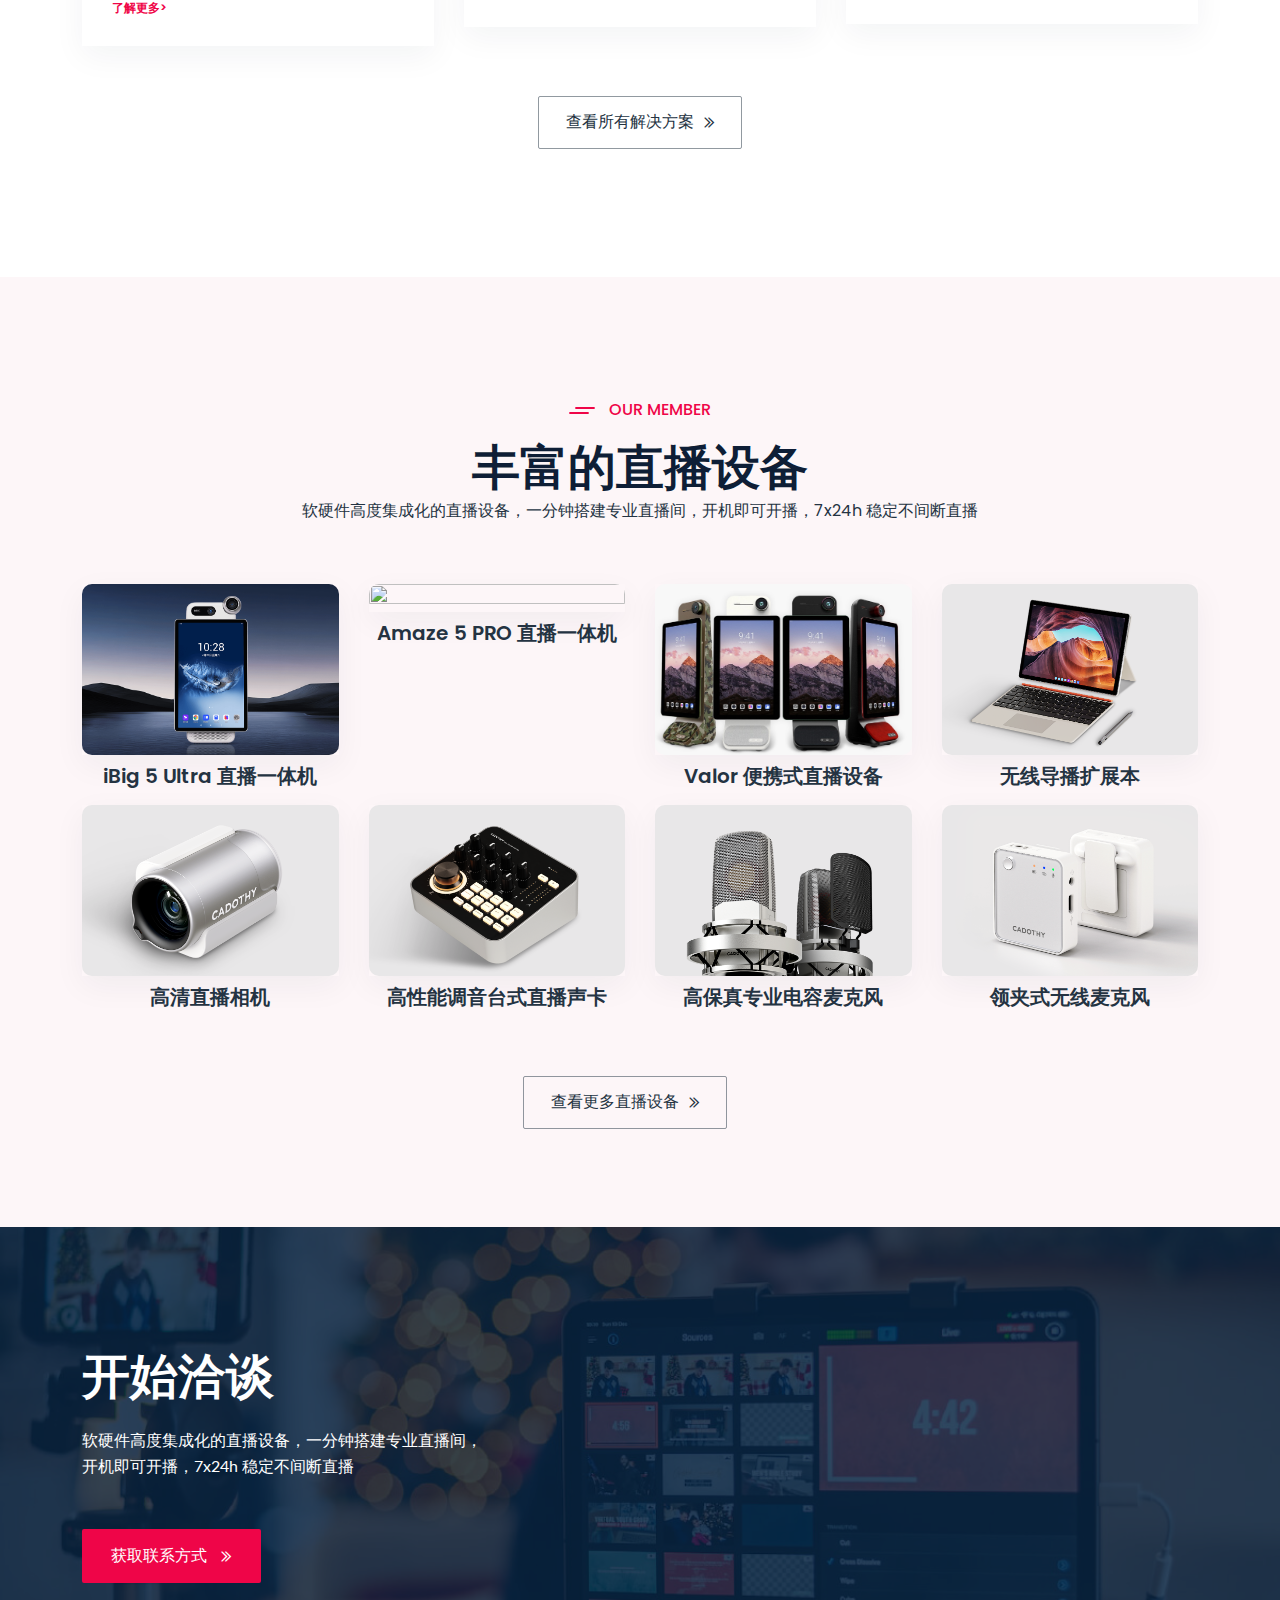
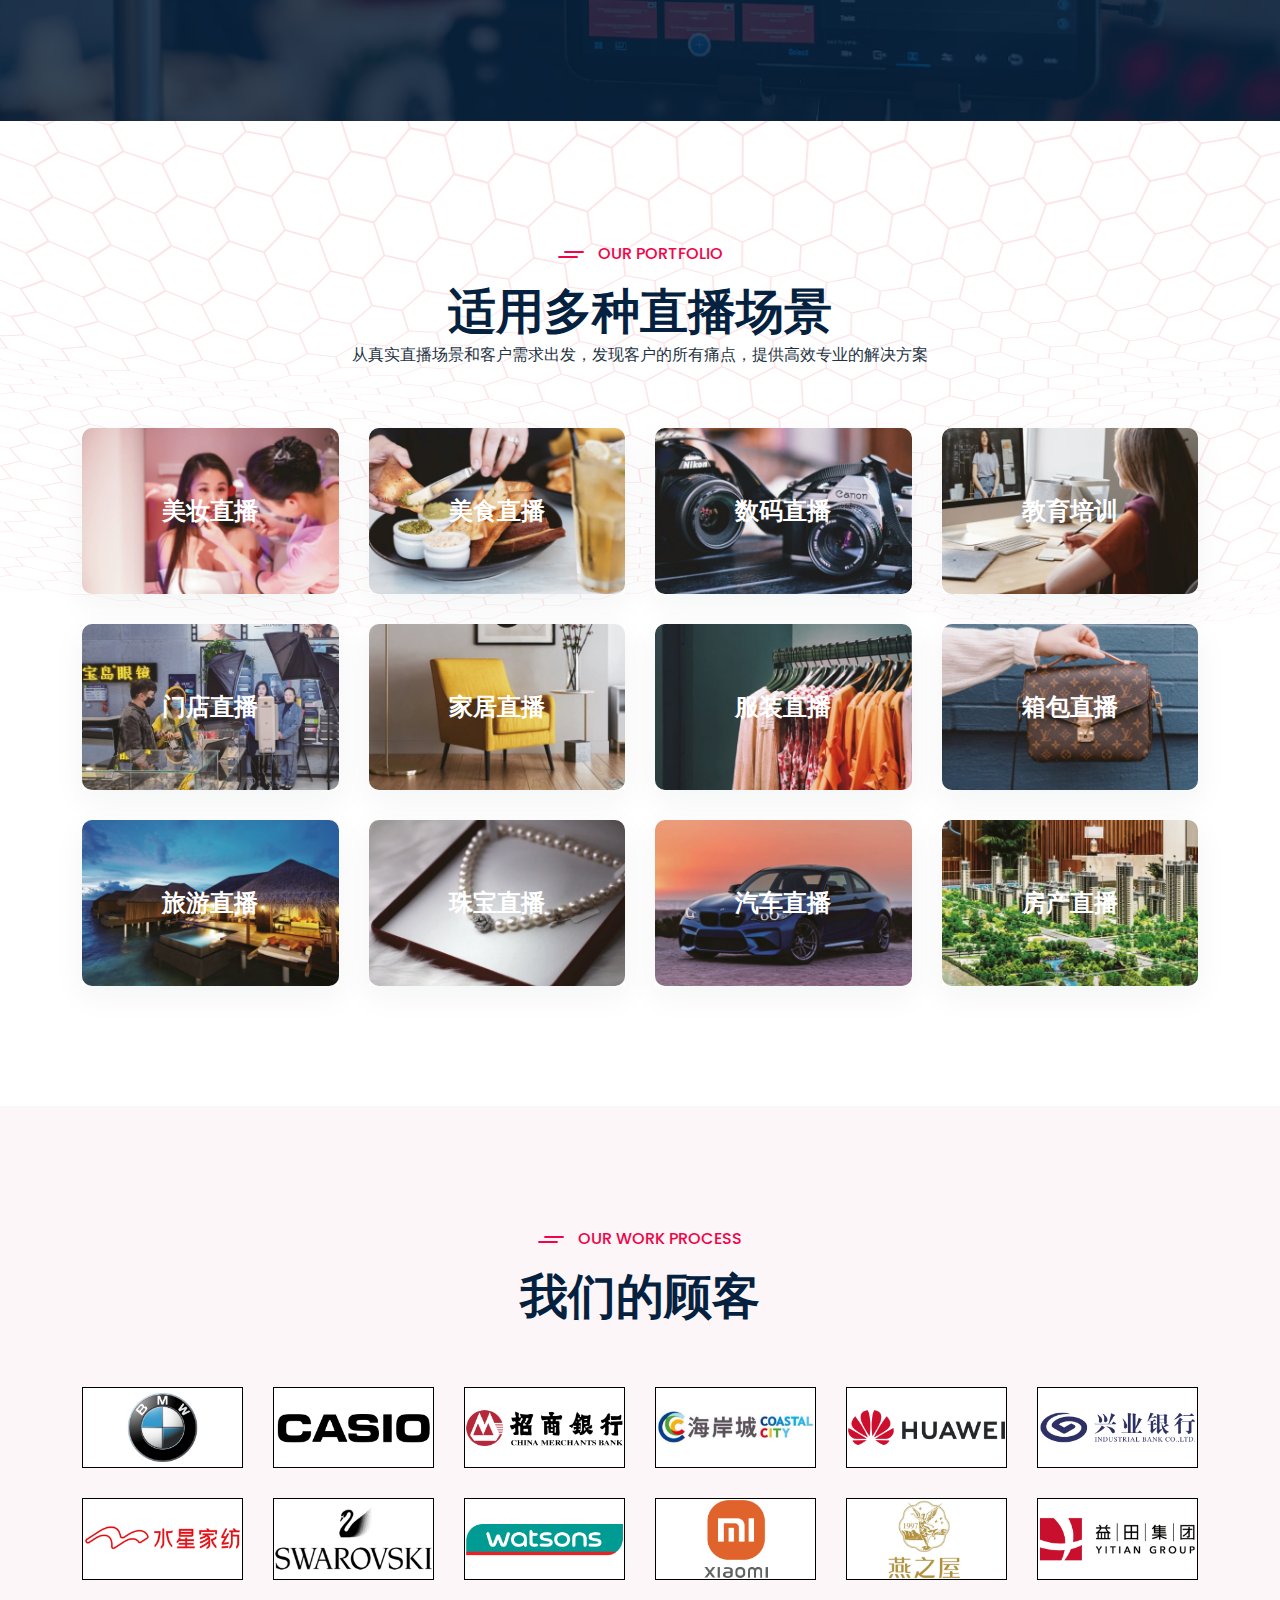
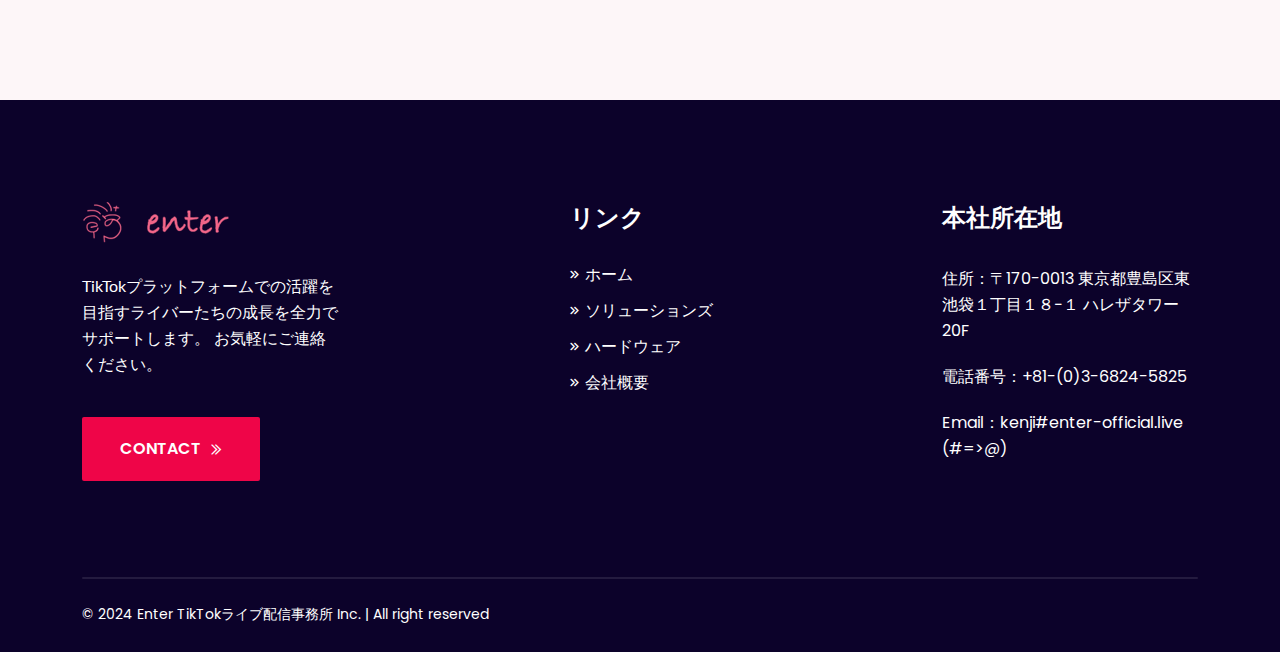
==== commit e4f8b5f6: "update contact" ====
--- a/index.html
+++ b/index.html
@@ -51,8 +51,8 @@
                     <div class="col-8">
                         <div class="header-cta d-flex justify-content-end">
                             <ul>
-                                <li><a><i class="icon-phone"></i> (+212)-226-3126</a></li>
-                                <li><a href="mailto:consulter@example.com"><i class="icon-email"></i>consulter@example.com</a></li>
+                                <li><a><i class="icon-phone"></i> +81-(0)3-6824-5825</a></li>
+                                <li><a href="mailto:consulter@example.com"><i class="icon-email"></i>kenji@enter-official.live</a></li>
                                 <li><a><i class="fal fa-clock"></i> Mon – Fri: 8.00 – 18.00</a></li>
                             </ul>
                         </div>
@@ -78,23 +78,23 @@
                                 <div class="main-menu">
                                     <ul>
                                         <li>
-                                            <a href="/">主页</a>
+                                            <a href="/">ホーム</a>
                                         </li>
                                         <li>
-                                            <a href="/service/solutions/">直播解决方案</a>
+                                            <a href="/service/solutions/">ソリューションズ</a>
                                         </li>
                                         <li>
-                                            <a href="/service/hardware/">直播硬件设备</a>
+                                            <a href="/service/hardware/">ハードウェア</a>
                                         </li>
                                         <li>
-                                            <a href="https://enter-official.live">关于我们</a>
+                                            <a href="https://enter-official.live">会社紹介</a>
                                         </li>
                                     </ul>
                                 </div>
                             </div>
 
                             <div class="header-right d-flex align-items-center">
-                                <a href="/contact/" class="header-btn">联系我们 <i class="far fa-chevron-double-right"></i></a>
+                                <a href="/contact/" class="header-btn">CONTACT<i class="far fa-chevron-double-right"></i></a>
                                 <div class="mobile-nav-bar d-block ml-3 ml-sm-5 d-xl-none">
                                     <div class="mobile-nav-wrap">                    
                                         <div id="hamburger">
@@ -121,19 +121,19 @@
                 <div class="consulter-mobile-nav"> 
                     <ul>
                         <li>
-                            <a href="/">主页</a>
+                            <a href="/">ホーム</a>
                         </li>
                         <li>
-                            <a href="/service/solutions/">直播解决方案</a>
+                            <a href="/service/solutions/">ソリューションズ</a>
                         </li>
                         <li>
-                            <a href="/service/hardware/">直播硬件设备</a>
+                            <a href="/service/hardware/">ハードウェア</a>
                         </li>
                         <li>
-                            <a href="https://enter-official.live">关于我们</a>
+                            <a href="https://enter-official.live">会社紹介</a>
                         </li>
                         <li>
-                            <a href="/contact/">联系我们</a>
+                            <a href="/contact/">CONTACT</a>
                         </li>
                     </ul>
                 </div>
@@ -760,7 +760,7 @@
     <!-- work-process end -->
 
     <!-- footer start -->
-    <footer class="footer-1 footer-3 overflow-hidden" style="background-image: #04213F">
+    <footer class="footer-1 footer-3 overflow-hidden" style="background: #0c022a">
         <div class="overly">
             <div class="container"></div>
         </div>
@@ -770,32 +770,34 @@
                 <div class="col-md-6 col-xl-3">
                     <div class="single-footer-wid widget-description">
                         <a href="/" class="d-block mb-30 mb-xs-20">
-                            <img src="/assets/img/logo/footer-logo-3.png" alt="">
+                            <img src="/assets/img/logo/logo-3.png" alt="">
                         </a>
                         
                         <div class="description font-la color-white mb-40 mb-sm-30 mb-xs-25">
-                            <p>软硬件高度集成化的直播设备，一分钟搭建专业直播间，开机即可开播，7x24h 稳定不间断直播</p>
-                        </div>
-
-                        <a href="/contact/" class="theme-btn btn-red btn-md fw-600">联系我们<i class="far fa-chevron-double-right"></i></a>
+                            <p>TikTokプラットフォームでの活躍を目指すライバーたちの成長を全力でサポートします。
+
+                                お気軽にご連絡ください。</p>
+                        </div>
+
+                        <a href="/contact/" class="theme-btn btn-red btn-md fw-600">CONTACT<i class="far fa-chevron-double-right"></i></a>
                     </div>
                 </div> <!-- /.col-lg-3 - single-footer-wid -->
 
                 <div class="col-md-6 col-xl-2">                        
                     <div class="single-footer-wid pl-xl-10 pl-50">
-                        <h4 class="wid-title mb-30 color-white">链接</h4>
+                        <h4 class="wid-title mb-30 color-white">リンク</h4>
                         <ul>
-                            <li><a href="/">主页</a></li>
-                            <li><a href="/service/solutions/">直播解决方案</a></li>
-                            <li><a href="/service/hardware/">直播硬件设备</a></li>
-                            <li><a href="https://enter-official.live/">关于我们</a></li>
+                            <li><a href="/">ホーム</a></li>
+                            <li><a href="/service/solutions/">ソリューションズ</a></li>
+                            <li><a href="/service/hardware/">ハードウェア</a></li>
+                            <li><a href="https://enter-official.live/">会社概要</a></li>
                         </ul>
                     </div>
                 </div> <!-- /.col-lg-2 - single-footer-wid -->
 
                 <div class="col-md-6 col-xl-3">                        
                     <div class="single-footer-wid">
-                        <h4 class="wid-title mb-30 color-white">办公地址</h4>
+                        <h4 class="wid-title mb-30 color-white">本社所在地</h4>
                         <ul>
                             <p class="color-white">住所：〒170-0013 東京都豊島区東池袋１丁目１８−１ ハレザタワー 20F</p>
                             <p class="color-white">電話番号：+81-(0)3-6824-5825</p>
--- a/style.css
+++ b/style.css
@@ -135,13 +135,6 @@
   position: relative;
 }
 
-.form-control:focus {
-  outline: none !important;
-  border: none !important;
-  -webkit-box-shadow: 0 0 0;
-          box-shadow: 0 0 0;
-}
-
 h1 a, h2 a, h3 a, h4 a, h5 a, h6 a {
   font-size: inherit;
   color: inherit;
@@ -264,7 +257,7 @@
 }
 
 .color-primary {
-  color: #4069FF !important;
+  color: #EF0548 !important;
 }
 
 .font-la {
@@ -10323,7 +10316,7 @@
   padding: 18px 37.8px;
   -webkit-transition: all 0.4s ease-in-out;
   transition: all 0.4s ease-in-out;
-  background-color: #4069FF;
+  background-color: #3c0cd3;
   z-index: 1;
   overflow: hidden;
   position: relative;
@@ -11067,7 +11060,7 @@
   background: #EFF0F6 !important;
 }
 header.header-3 .top-header {
-  background: #0E1E36;
+  background: #0c022a;
 }
 header.header-3 .top-header .header-right-socail .social-profile ul li a:hover, header.header-3 .top-header .header-right-socail .social-profile ul li a:focus {
   color: #4069FF;
@@ -11616,7 +11609,7 @@
 .page-banner {
   z-index: 1;
   position: relative;
-  background-color: #0E1E36;
+  background-color: #0c022a;
 }
 .page-banner:before {
   left: -28px;
@@ -11736,12 +11729,12 @@
   padding-left: 15px;
 }
 .page-banner .breadcrumb .breadcrumb-item + .breadcrumb-item:before {
-  color: #4069FF;
+  color: #EF0548;
   padding-right: 15px;
   content: var(--bs-breadcrumb-divider, "|");
 }
 .page-banner .breadcrumb .breadcrumb-item.active {
-  color: #4069FF;
+  color: #EF0548;
 }
 .page-banner__media {
   max-height: 450px;
@@ -18519,8 +18512,7 @@
   padding-top: 213px;
   background-size: cover;
   background-position: center;
-  background-color: #0E1E36;
-  background-image: url("assets/img/footer/footer-bg.png");
+  background-color: #0c022a;
 }
 @media (max-width: 991px) {
   .footer-1 {
@@ -19031,7 +19023,6 @@
   z-index: -1;
   height: 100%;
   position: absolute;
-  background: rgba(4, 33, 63, 0.95);
 }
 .footer-3 .footer-top__box-wrapper {
   gap: 30px;
@@ -19168,14 +19159,12 @@
   width: 228px;
   height: 229px;
   bottom: -835px;
-  background-image: url(assets/img/footer/spot-1.png);
 }
 .footer-3 .overly .container:before {
   top: -66px;
   height: 270px;
   right: -268px;
   width: 264.01px;
-  background-image: url(assets/img/footer/spot-2.png);
 }
 
 .featured-thumb {
@@ -19213,3 +19202,4 @@
   z-index: 2;
   opacity: 1; 
 }
+
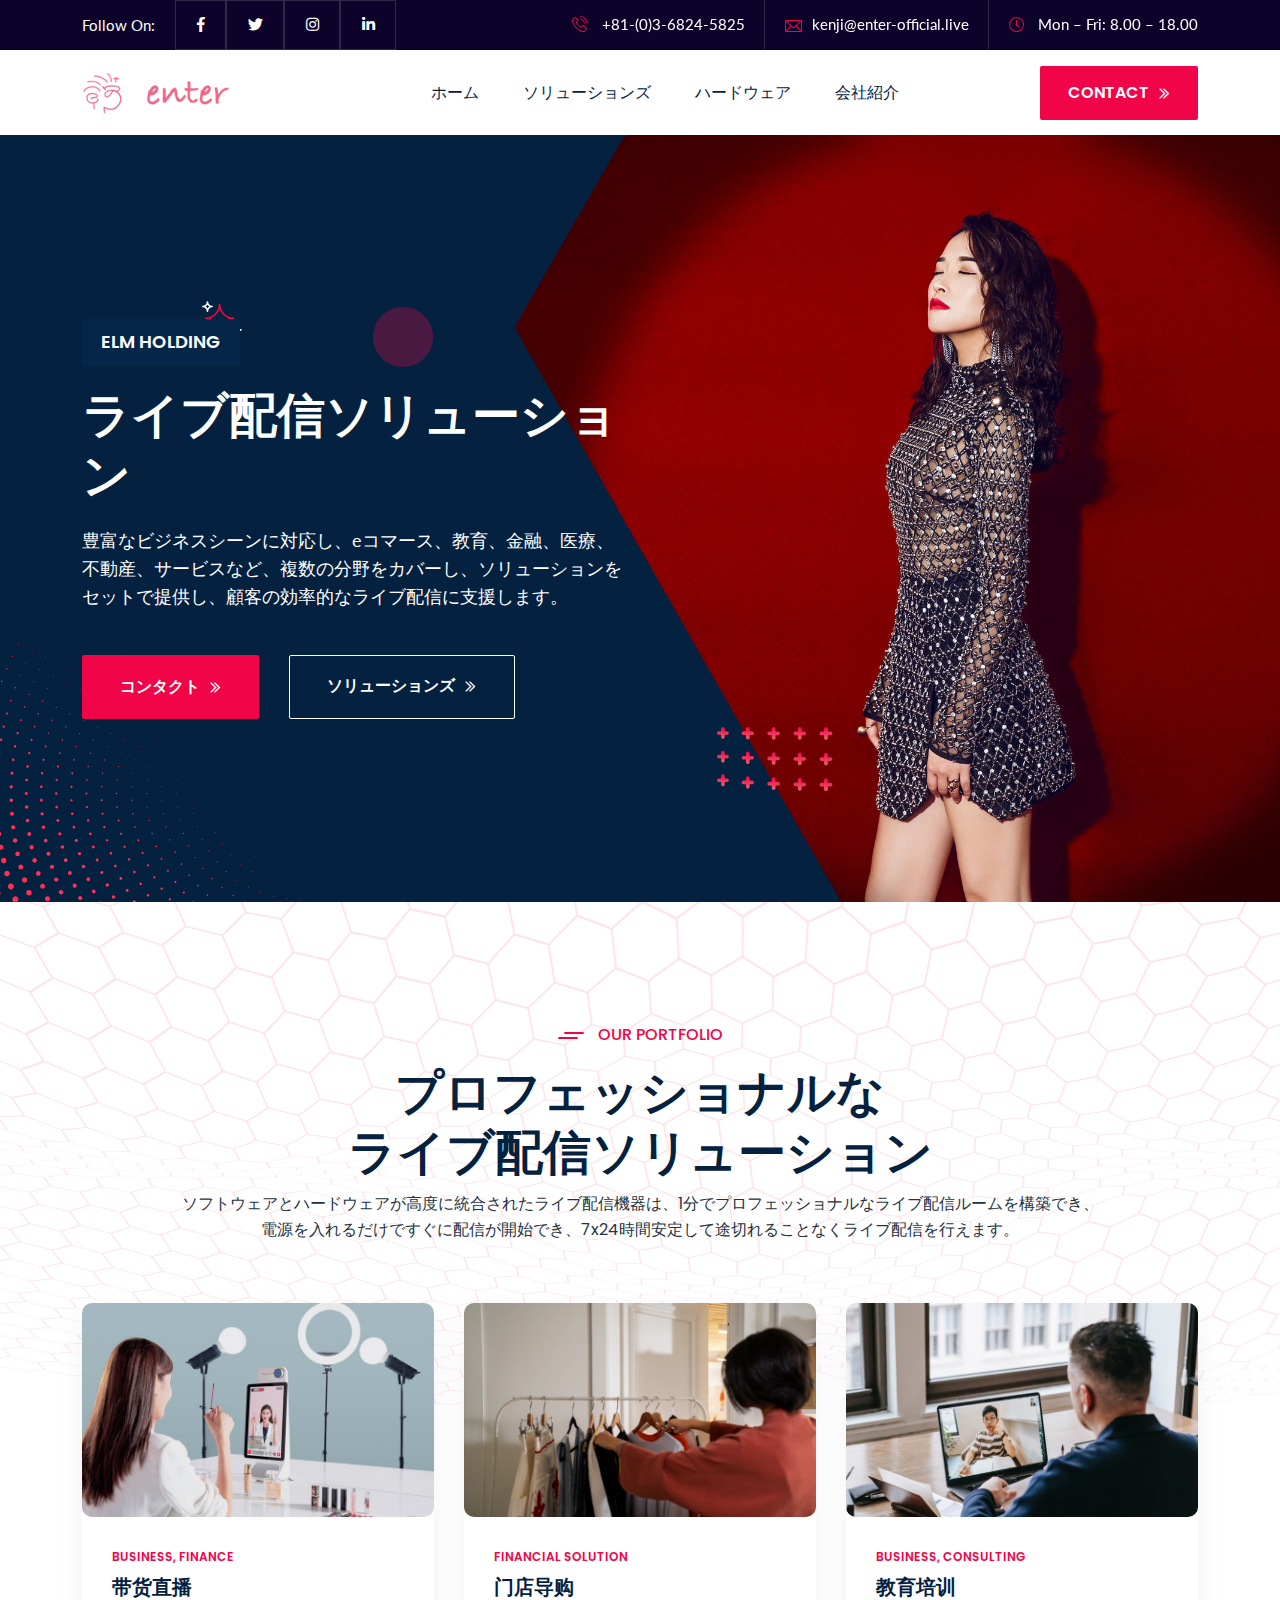
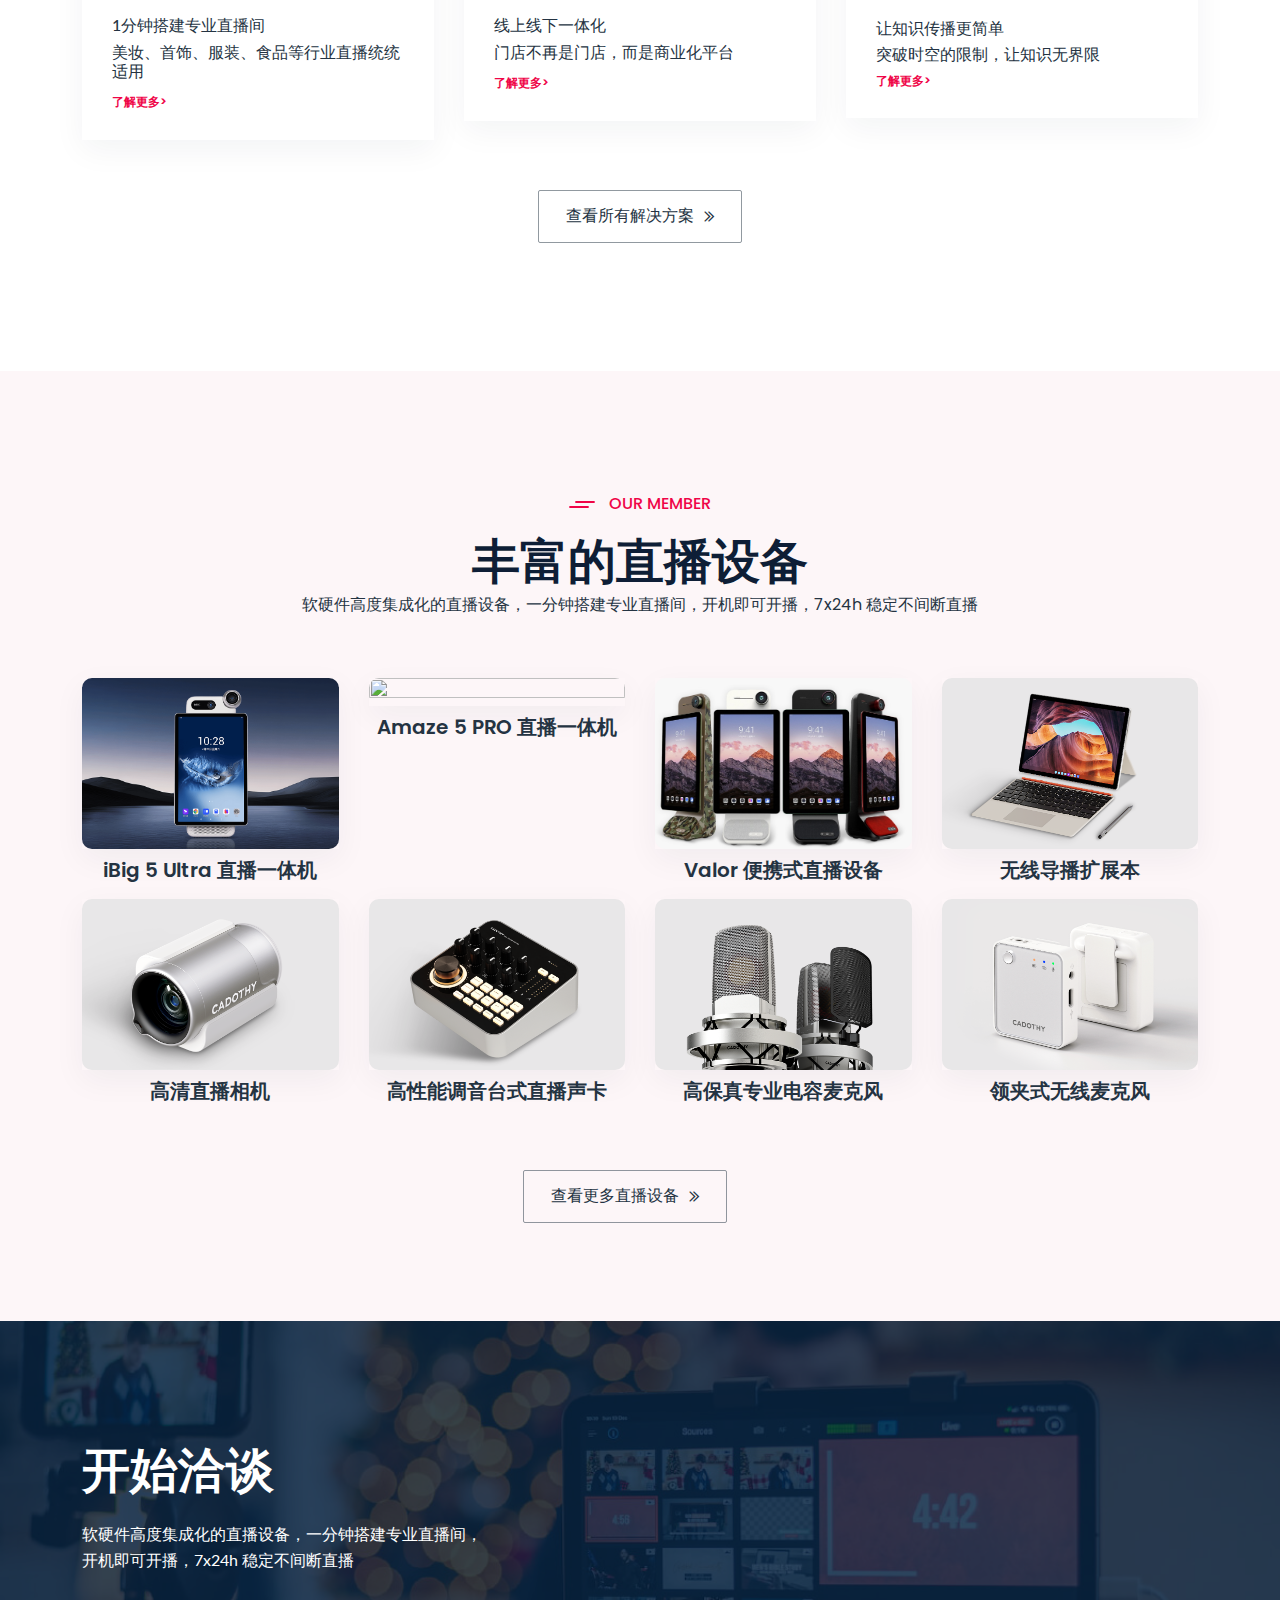
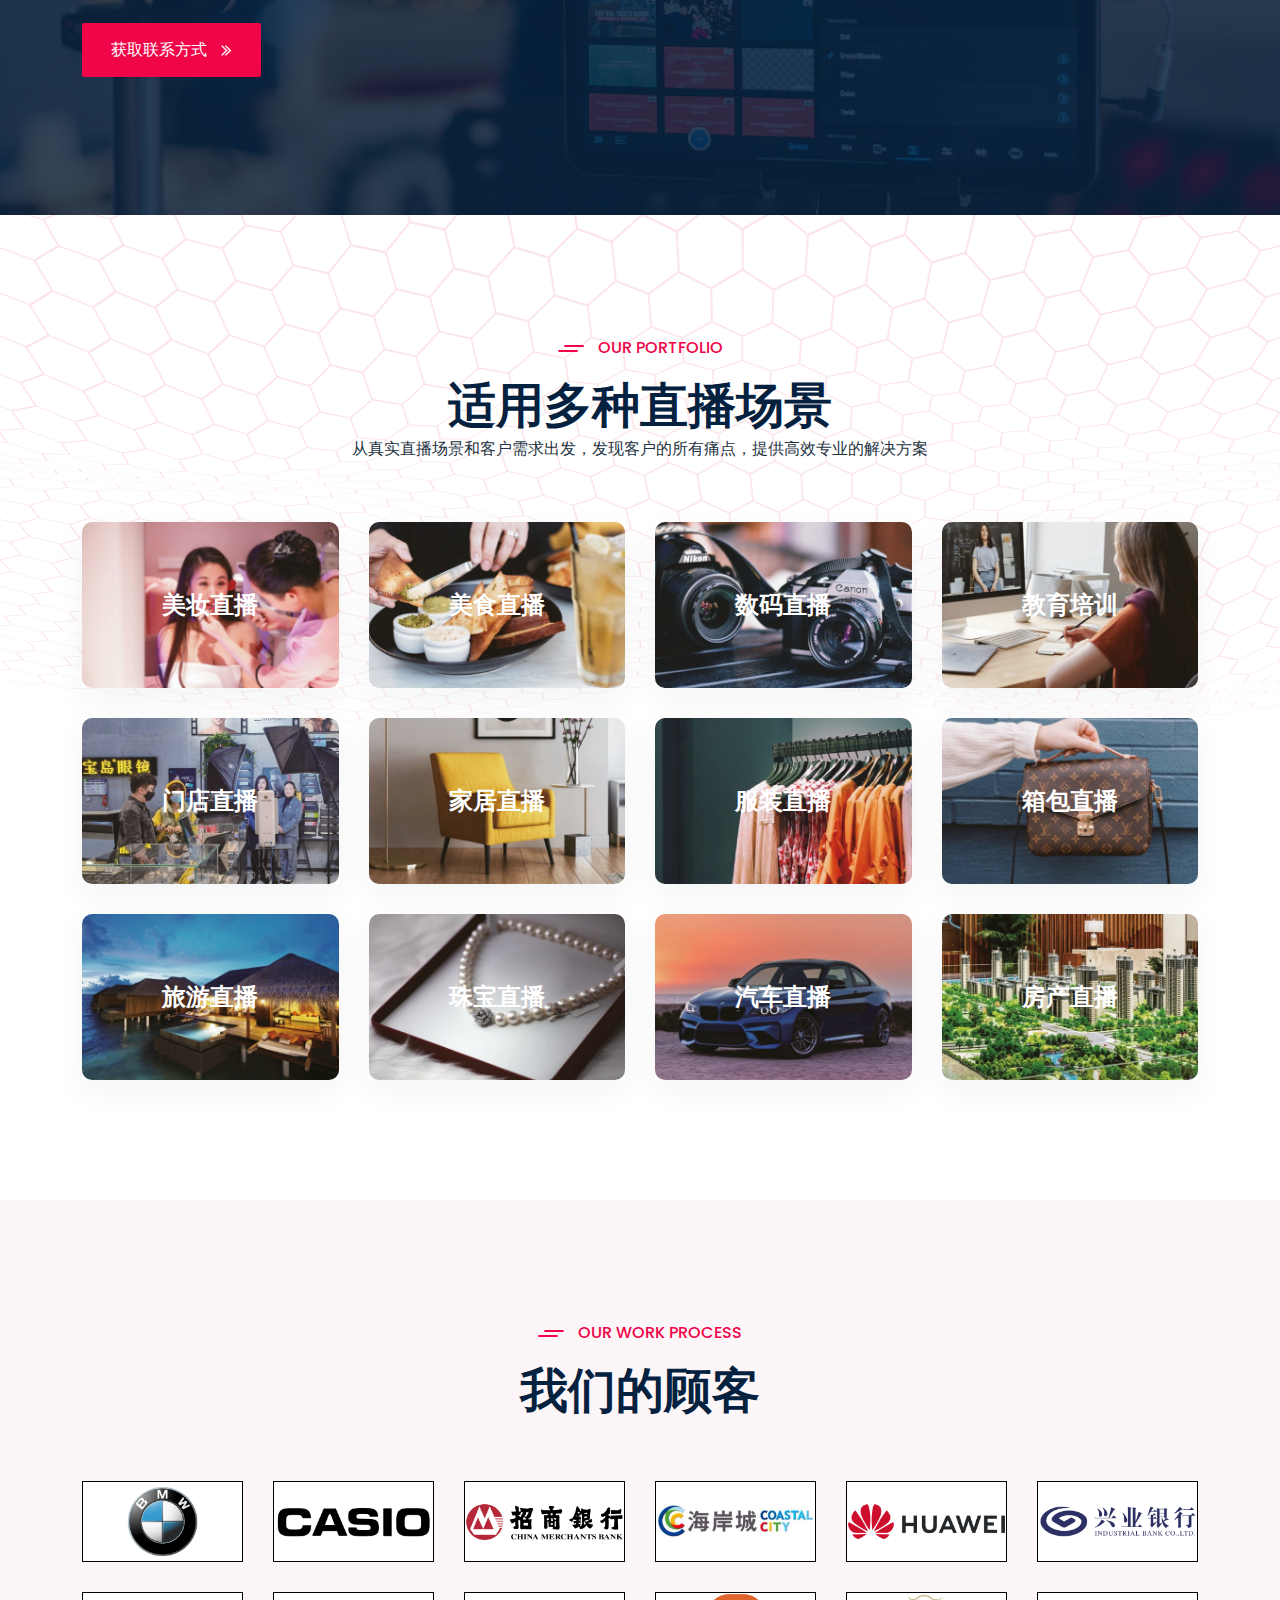
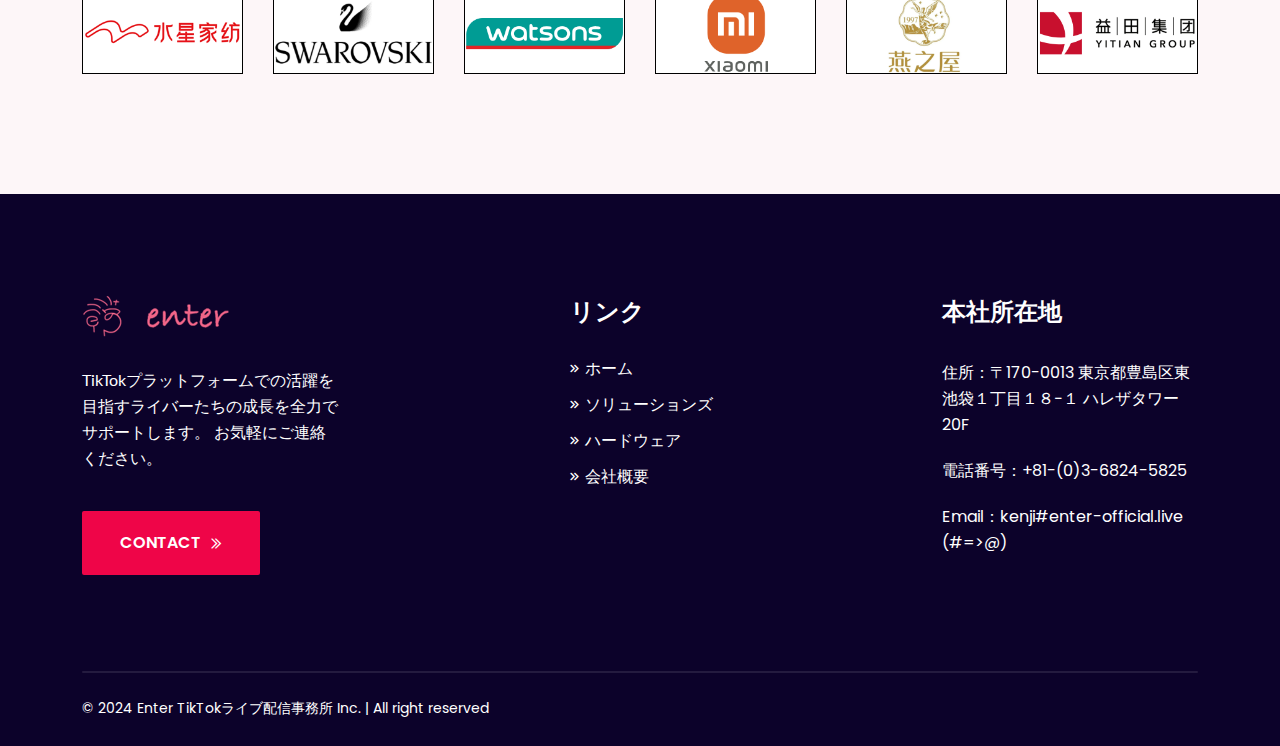
==== commit b9fb8b8f: "update html and delete image" ====
--- a/index.html
+++ b/index.html
@@ -151,16 +151,16 @@
             <div class="row align-items-center">
                 <div class="col-xl-6">
                     <div class="banner-home__content pb-lg-60 pb-md-50 pb-sm-45 pb-xs-40">
-                        <h6 class="sub-title color-white mb-20 mb-sm-15 mb-xs-10 d-inline-block">瑞魔全场景</h6> 
-                        <h1 class="title color-white fw-bold mb-20 mb-sm-15 mb-xs-10">直播解决方案</h1>
+                        <h6 class="sub-title color-white mb-20 mb-sm-15 mb-xs-10 d-inline-block">ELM HOLDING</h6> 
+                        <h2 class="title color-white fw-bold mb-20 mb-sm-15 mb-xs-10">ライブ配信ソリューション</h2>
 
                         <div class="description font-la color-white mb-45 mb-md-30 mb-sm-25 mb-xs-20">
-                            <p>瑞魔科技面向丰富的业务场景，提供整套行业和技术解决方案， 涵盖电商、教育、金融、医疗、地产、服务等多个领域， 助力客户高效开启直播之路。</p>
+                            <p>豊富なビジネスシーンに対応し、eコマース、教育、金融、医療、不動産、サービスなど、複数の分野をカバーし、ソリューションをセットで提供し、顧客の効率的なライブ配信に支援します。</p>
                         </div>
 
                         <div class="theme-btn__wrapper d-flex flex-wrap">
-                            <a href="/contact/" class="theme-btn fw-600 btn-red">我要预约<i class="far fa-chevron-double-right"></i></a>
-                            <a href="service/solutions/" class="theme-btn fw-600 btn-white-border">更多方案<i class="far fa-chevron-double-right"></i></a>
+                            <a href="/contact/" class="theme-btn fw-600 btn-red">コンタクト<i class="far fa-chevron-double-right"></i></a>
+                            <a href="service/solutions/" class="theme-btn fw-600 btn-white-border">ソリューションズ<i class="far fa-chevron-double-right"></i></a>
                         </div>
                     </div>
 
@@ -184,8 +184,8 @@
                 <div class="col-12">
                     <div class="our-portfolio-home__content text-center mb-60 mb-sm-50 mb-xs-40">
                         <span class="sub-title fw-500  text-uppercase mb-sm-10 mb-xs-5 mb-15 d-block color-red"><img src="/assets/img/home/line.svg" class="img-fluid mr-10" alt=""> Our Portfolio</span>
-                        <h2 class="title color-pd_black">专业直播解决方案</h2>
-                        <p>软硬件高度集成化的直播设备，一分钟搭建专业直播间，开机即可开播，7x24h 稳定不间断直播</p>
+                        <h2 class="title color-pd_black mb-2">プロフェッショナルな<br>ライブ配信ソリューション</h2>
+                        <p>ソフトウェアとハードウェアが高度に統合されたライブ配信機器は、1分でプロフェッショナルなライブ配信ルームを構築でき、<br>電源を入れるだけですぐに配信が開始でき、7x24時間安定して途切れることなくライブ配信を行えます。</p>
                     </div>
                 </div>
             </div>
--- a/style.css
+++ b/style.css
@@ -11762,7 +11762,7 @@
   position: absolute;
   -webkit-transform: rotate(-30.99deg);
           transform: rotate(-30.99deg);
-  background: rgba(64, 105, 255, 0.5);
+  background: rgba(239,5,72, 0.5);
 }
 @media (max-width: 767px) {
   .page-banner__media:before {
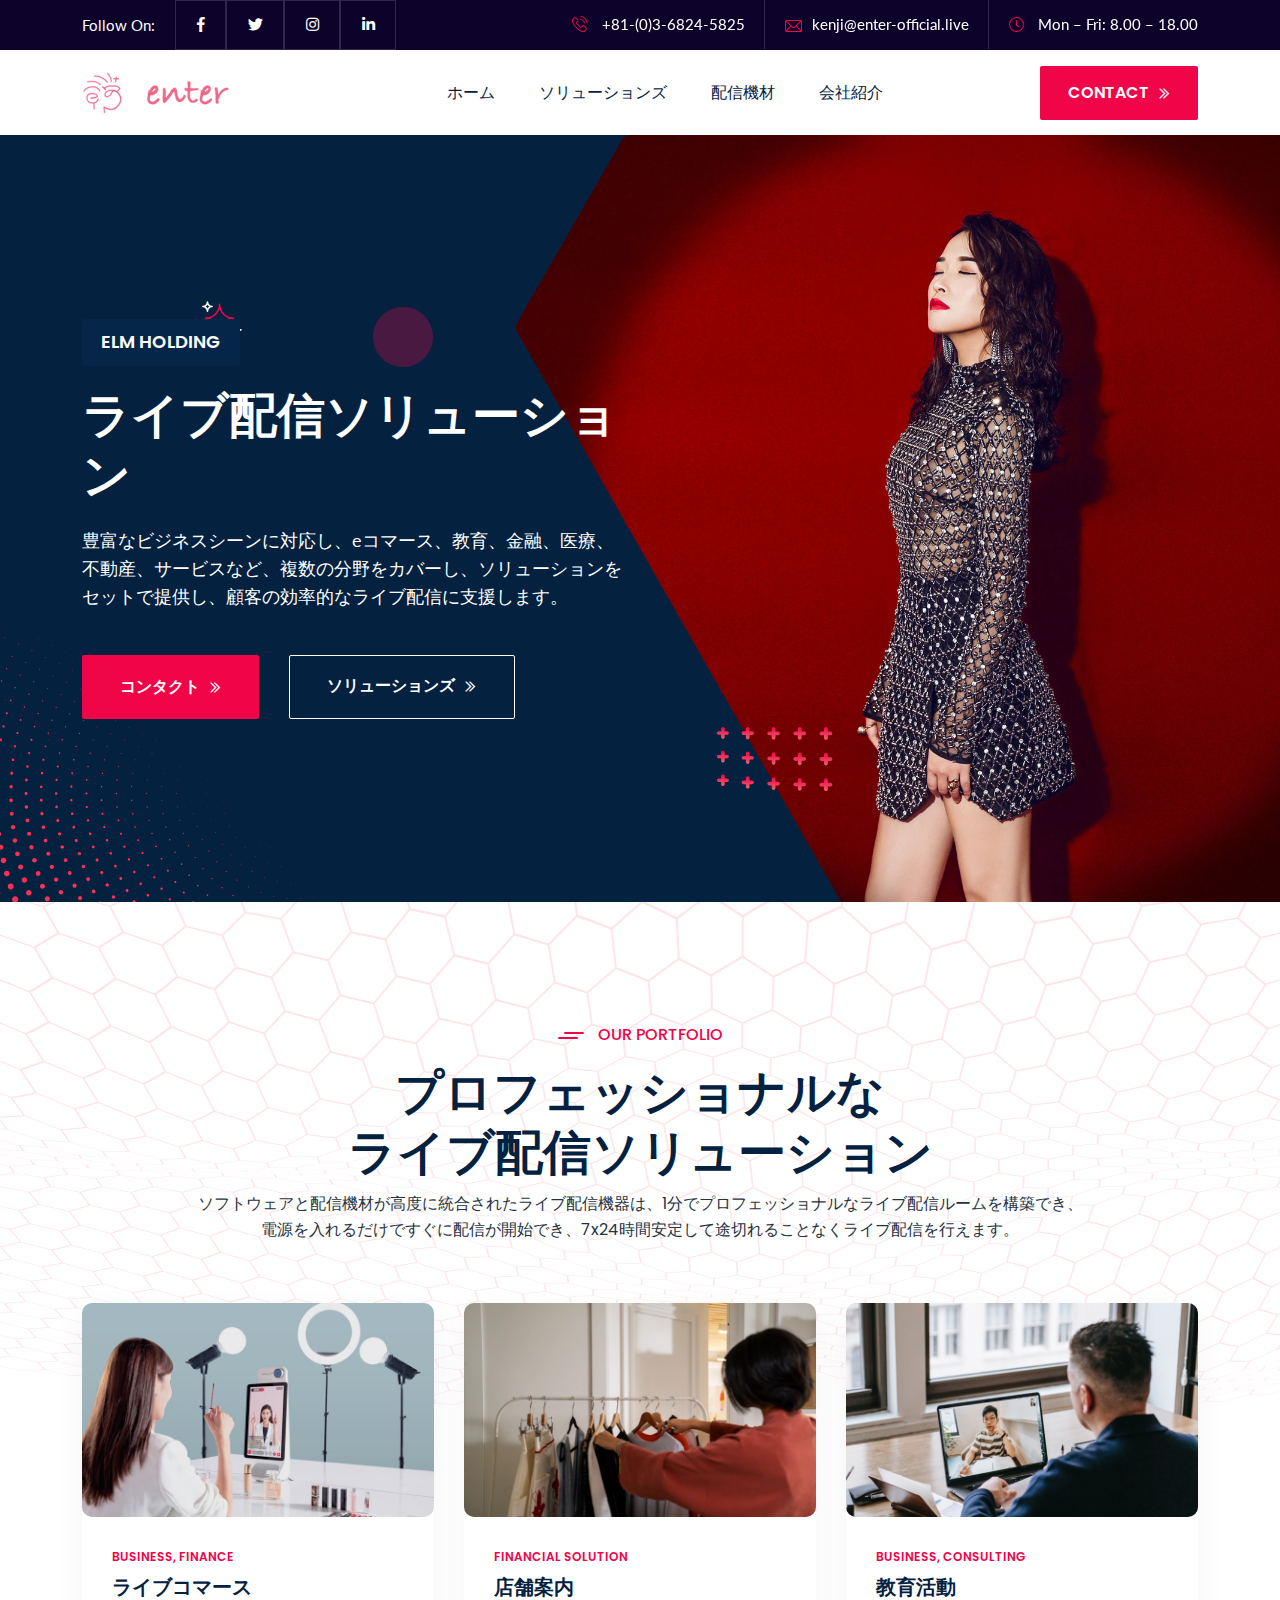
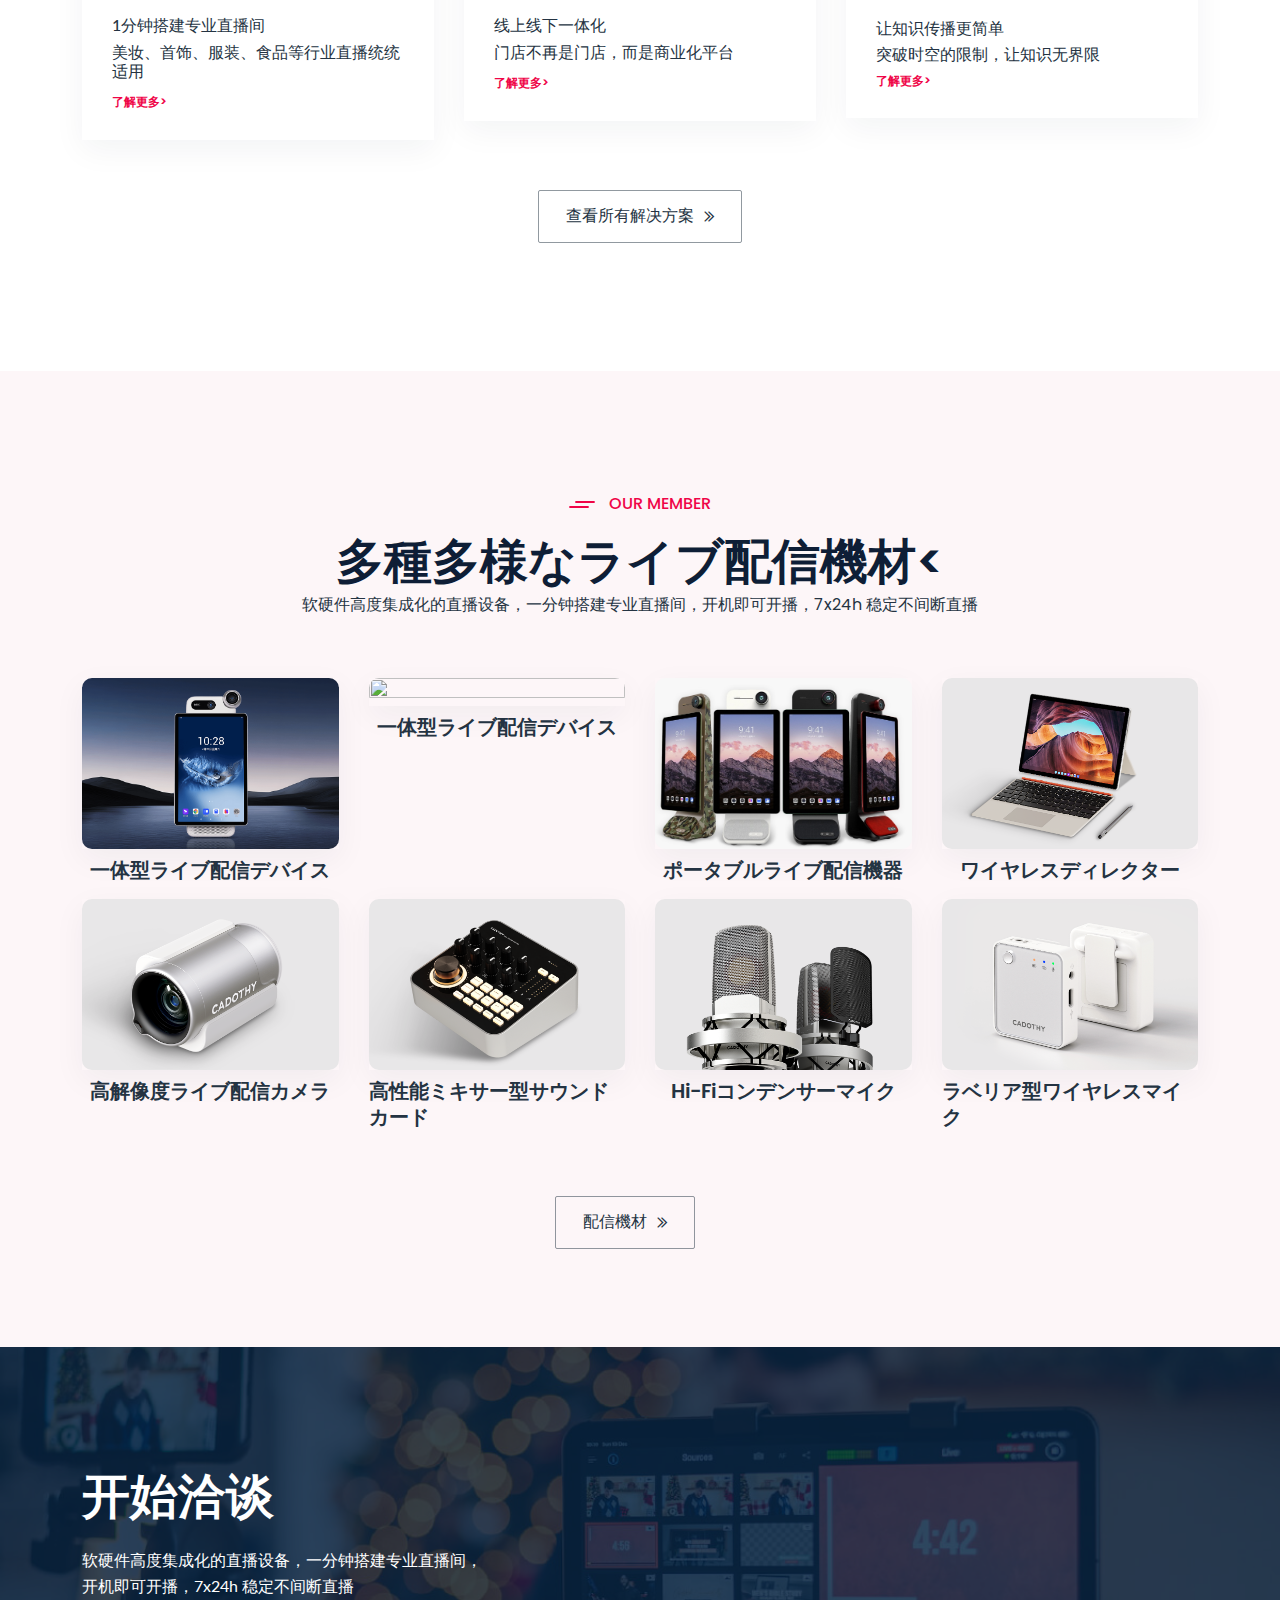
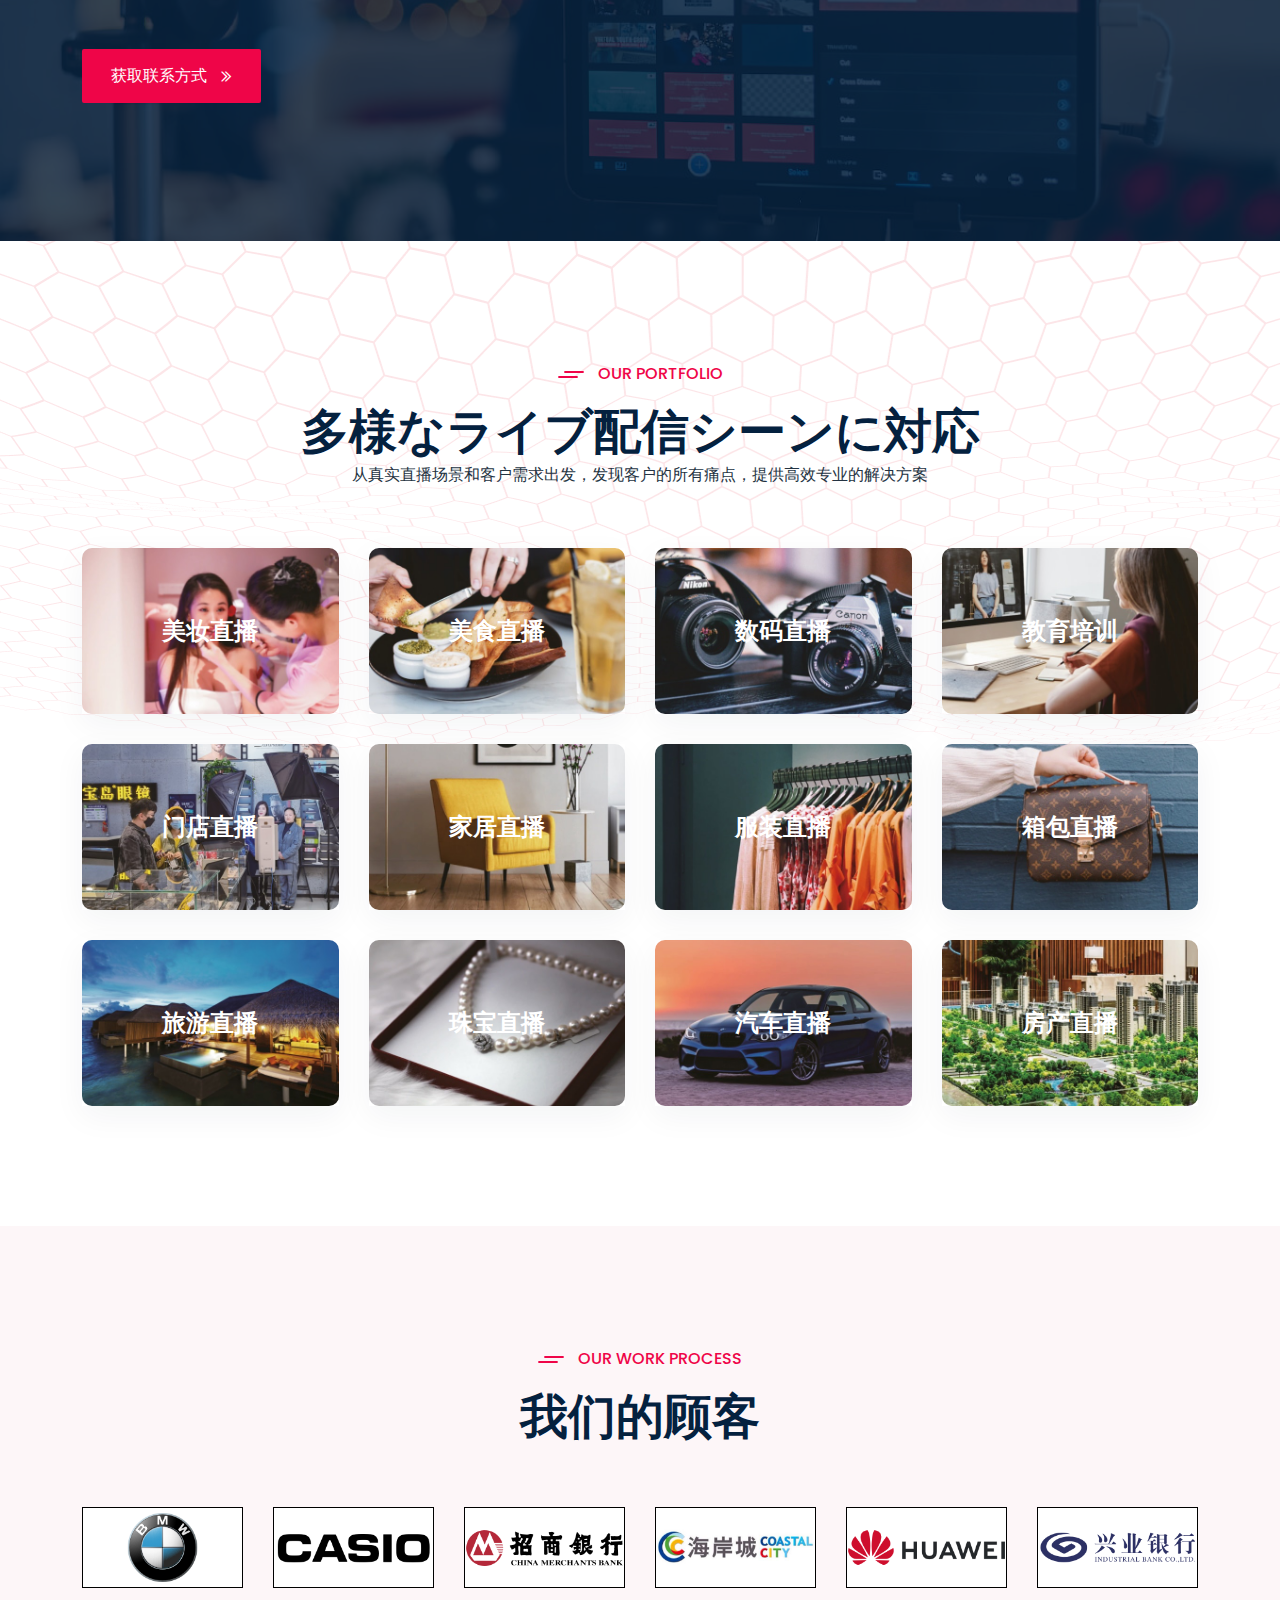
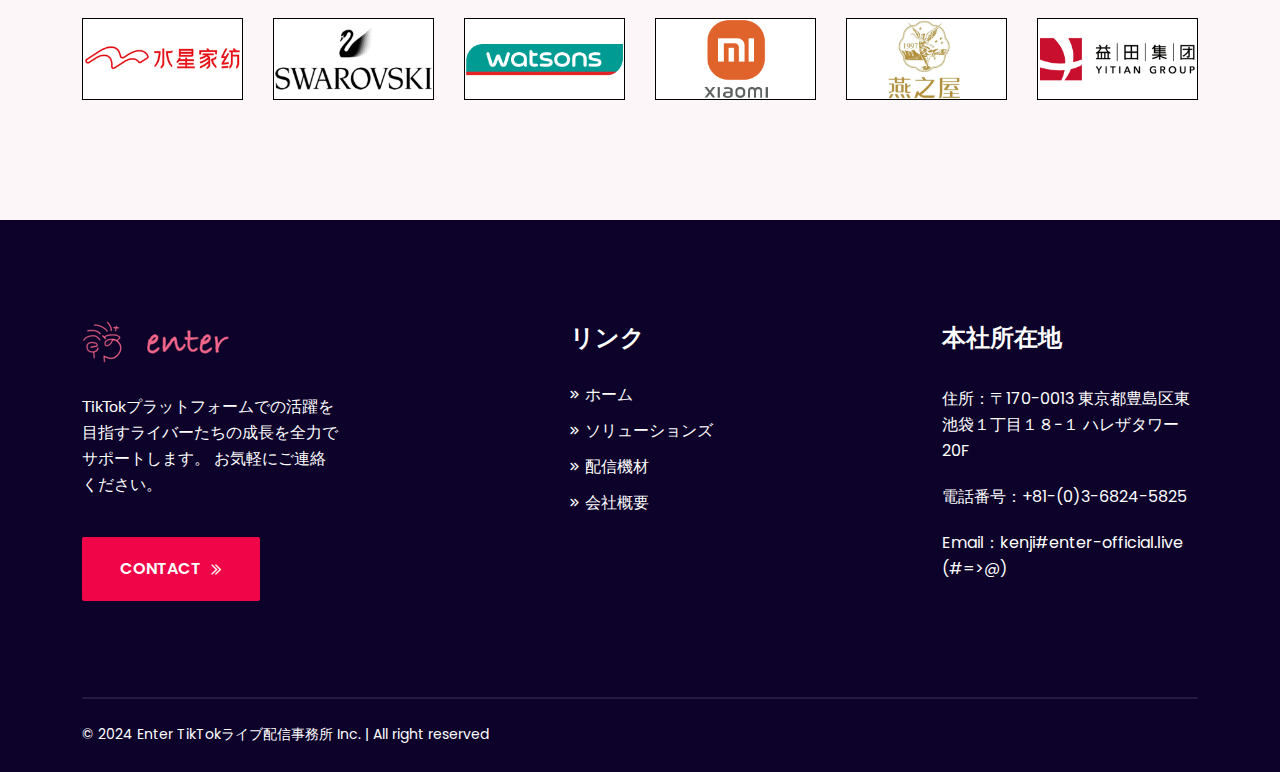
==== commit 0ba1f719: "update japanese" ====
--- a/index.html
+++ b/index.html
@@ -84,7 +84,7 @@
                                             <a href="/service/solutions/">ソリューションズ</a>
                                         </li>
                                         <li>
-                                            <a href="/service/hardware/">ハードウェア</a>
+                                            <a href="/service/hardware/">配信機材</a>
                                         </li>
                                         <li>
                                             <a href="https://enter-official.live">会社紹介</a>
@@ -127,7 +127,7 @@
                             <a href="/service/solutions/">ソリューションズ</a>
                         </li>
                         <li>
-                            <a href="/service/hardware/">ハードウェア</a>
+                            <a href="/service/hardware/">配信機材</a>
                         </li>
                         <li>
                             <a href="https://enter-official.live">会社紹介</a>
@@ -185,7 +185,7 @@
                     <div class="our-portfolio-home__content text-center mb-60 mb-sm-50 mb-xs-40">
                         <span class="sub-title fw-500  text-uppercase mb-sm-10 mb-xs-5 mb-15 d-block color-red"><img src="/assets/img/home/line.svg" class="img-fluid mr-10" alt=""> Our Portfolio</span>
                         <h2 class="title color-pd_black mb-2">プロフェッショナルな<br>ライブ配信ソリューション</h2>
-                        <p>ソフトウェアとハードウェアが高度に統合されたライブ配信機器は、1分でプロフェッショナルなライブ配信ルームを構築でき、<br>電源を入れるだけですぐに配信が開始でき、7x24時間安定して途切れることなくライブ配信を行えます。</p>
+                        <p>ソフトウェアと配信機材が高度に統合されたライブ配信機器は、1分でプロフェッショナルなライブ配信ルームを構築でき、<br>電源を入れるだけですぐに配信が開始でき、7x24時間安定して途切れることなくライブ配信を行えます。</p>
                     </div>
                 </div>
             </div>
@@ -205,7 +205,7 @@
                                     <a>Business, Finance</a>
                                 </div>
                                 
-                                <h5 class="color-pd_black mb-15 mb-xs-10"><a href="/service/solutions/">带货直播</a></h5>
+                                <h5 class="color-pd_black mb-15 mb-xs-10"><a href="/service/solutions/">ライブコマース</a></h5>
                                 <div class="description font-la">
                                     <p class="h6">1分钟搭建专业直播间</p>
                                     <p class="h6">美妆、首饰、服装、食品等行业直播统统适用</p>
@@ -232,7 +232,7 @@
                                     <a>Financial solution</a>
                                 </div>
                                 
-                                <h5 class="color-pd_black mb-15 mb-xs-10"><a href="/service/solutions/">门店导购</a></h5>
+                                <h5 class="color-pd_black mb-15 mb-xs-10"><a href="/service/solutions/">店舗案内</a></h5>
                                 <div class="description font-la">
                                     <p class="h6">线上线下一体化</p>
                                     <p class="h6">门店不再是门店，而是商业化平台</p>
@@ -259,7 +259,7 @@
                                     <a>Business, Consulting</a>
                                 </div>
                                 
-                                <h5 class="color-pd_black mb-15 mb-xs-10"><a href="/service/solutions/">教育培训</a></h5>
+                                <h5 class="color-pd_black mb-15 mb-xs-10"><a href="/service/solutions/">教育活動</a></h5>
                                 <div class="description font-la">
                                     <p>让知识传播更简单</p>
                                     <p>突破时空的限制，让知识无界限</p>
@@ -293,7 +293,7 @@
                 <div class="col-12">
                     <div class="our-team__content mb-60 mb-md-50 mb-sm-40 mb-xs-30 text-center">
                         <span class="sub-title fw-500 color-red text-uppercase mb-sm-10 mb-xs-5 mb-15 d-block"><img src="assets/img/home/line.svg" class="img-fluid mr-10" alt=""> Our Member</span>
-                        <h2 class="title color-d_black">丰富的直播设备</h2>
+                        <h2 class="title color-d_black">多種多様なライブ配信機材<</h2>
                         <p>软硬件高度集成化的直播设备，一分钟搭建专业直播间，开机即可开播，7x24h 稳定不间断直播</p>
                     </div>
                 </div>
@@ -310,7 +310,7 @@
                     </div>
                     <div class="text d-flex align-items-center justify-content-center">
                         <div class="left mt-2 mb-3">
-                            <h5 class="title">iBig 5 Ultra 直播一体机</h5>
+                            <h5 class="title">一体型ライブ配信デバイス</h5>
                         </div>
                     </div>
                 </div>
@@ -325,7 +325,7 @@
                     </div>
                     <div class="text d-flex align-items-center justify-content-center">
                         <div class="left mt-2 mb-3">
-                            <h5 class="title">Amaze 5 PRO 直播一体机</h5>
+                            <h5 class="title">一体型ライブ配信デバイス</h5>
                         </div>
                     </div>
                 </div>
@@ -340,7 +340,7 @@
                     </div>
                     <div class="text d-flex align-items-center justify-content-center">
                         <div class="left mt-2 mb-3">
-                            <h5 class="title">Valor 便携式直播设备</h5>
+                            <h5 class="title">ポータブルライブ配信機器</h5>
                         </div>
                     </div>
                 </div>
@@ -355,7 +355,7 @@
                     </div>
                     <div class="text d-flex align-items-center justify-content-center">
                         <div class="left mt-2 mb-3">
-                            <h5 class="title">无线导播扩展本</h5>
+                            <h5 class="title">ワイヤレスディレクター</h5>
                         </div>
                     </div>
                 </div>
@@ -370,7 +370,7 @@
                     </div>
                     <div class="text d-flex align-items-center justify-content-center">
                         <div class="left mt-2 mb-3">
-                            <h5 class="title">高清直播相机</h5>
+                            <h5 class="title">高解像度ライブ配信カメラ</h5>
                         </div>
                     </div>
                 </div>
@@ -385,7 +385,7 @@
                     </div>
                     <div class="text d-flex align-items-center justify-content-center">
                         <div class="left mt-2 mb-3">
-                            <h5 class="title">高性能调音台式直播声卡</h5>
+                            <h5 class="title">高性能ミキサー型サウンドカード</h5>
                         </div>
                     </div>
                 </div>
@@ -400,7 +400,7 @@
                     </div>
                     <div class="text d-flex align-items-center justify-content-center">
                         <div class="left mt-2 mb-3">
-                            <h5 class="title">高保真专业电容麦克风</h5>
+                            <h5 class="title">Hi-Fiコンデンサーマイク</h5>
                         </div>
                     </div>
                 </div>
@@ -415,7 +415,7 @@
                     </div>
                     <div class="text d-flex align-items-center justify-content-center">
                         <div class="left mt-2 mb-3">
-                            <h5 class="title">领夹式无线麦克风</h5>
+                            <h5 class="title">ラベリア型ワイヤレスマイク</h5>
                         </div>
                     </div>
                 </div>
@@ -423,7 +423,7 @@
                 <div class="row">
                     <div class="col-12">
                         <div class="our-portfolio-home__read-more text-center mt-50 mt-md-40 mt-sm-35 mt-xs-30">
-                            <a href="/service/hardware/" class="theme-btn  btn-border">查看更多直播设备<i class="far fa-chevron-double-right"></i></a>
+                            <a href="/service/hardware/" class="theme-btn  btn-border">配信機材<i class="far fa-chevron-double-right"></i></a>
                         </div>
                     </div>
                 </div>
@@ -460,7 +460,7 @@
                 <div class="col-12">
                     <div class="our-portfolio-home__content text-center mb-60 mb-sm-50 mb-xs-40">
                         <span class="sub-title fw-500  text-uppercase mb-sm-10 mb-xs-5 mb-15 d-block color-red"><img src="/assets/img/home/line.svg" class="img-fluid mr-10" alt=""> Our Portfolio</span>
-                        <h2 class="title color-pd_black">适用多种直播场景</h2>
+                        <h2 class="title color-pd_black">多様なライブ配信シーンに対応</h2>
                         <p>从真实直播场景和客户需求出发，发现客户的所有痛点，提供高效专业的解决方案</p>
                     </div>
                 </div>
@@ -789,7 +789,7 @@
                         <ul>
                             <li><a href="/">ホーム</a></li>
                             <li><a href="/service/solutions/">ソリューションズ</a></li>
-                            <li><a href="/service/hardware/">ハードウェア</a></li>
+                            <li><a href="/service/hardware/">配信機材</a></li>
                             <li><a href="https://enter-official.live/">会社概要</a></li>
                         </ul>
                     </div>
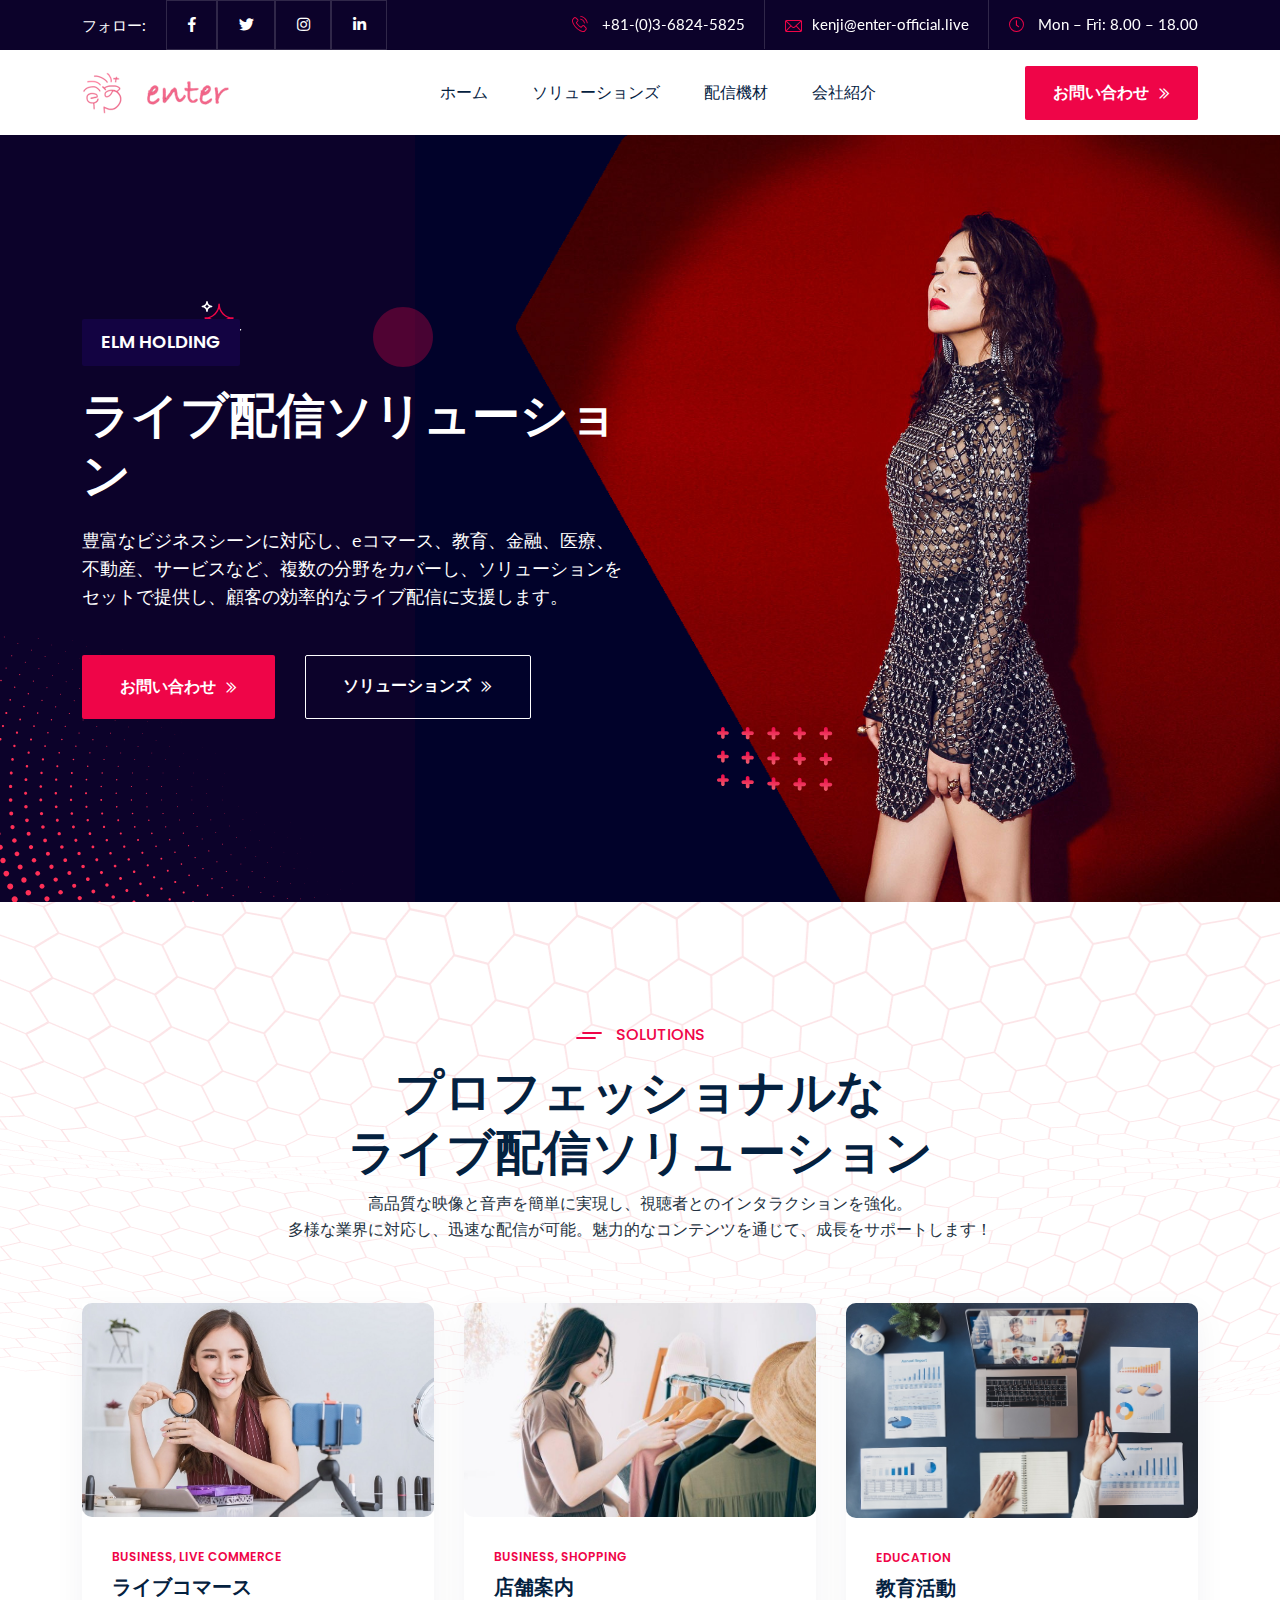
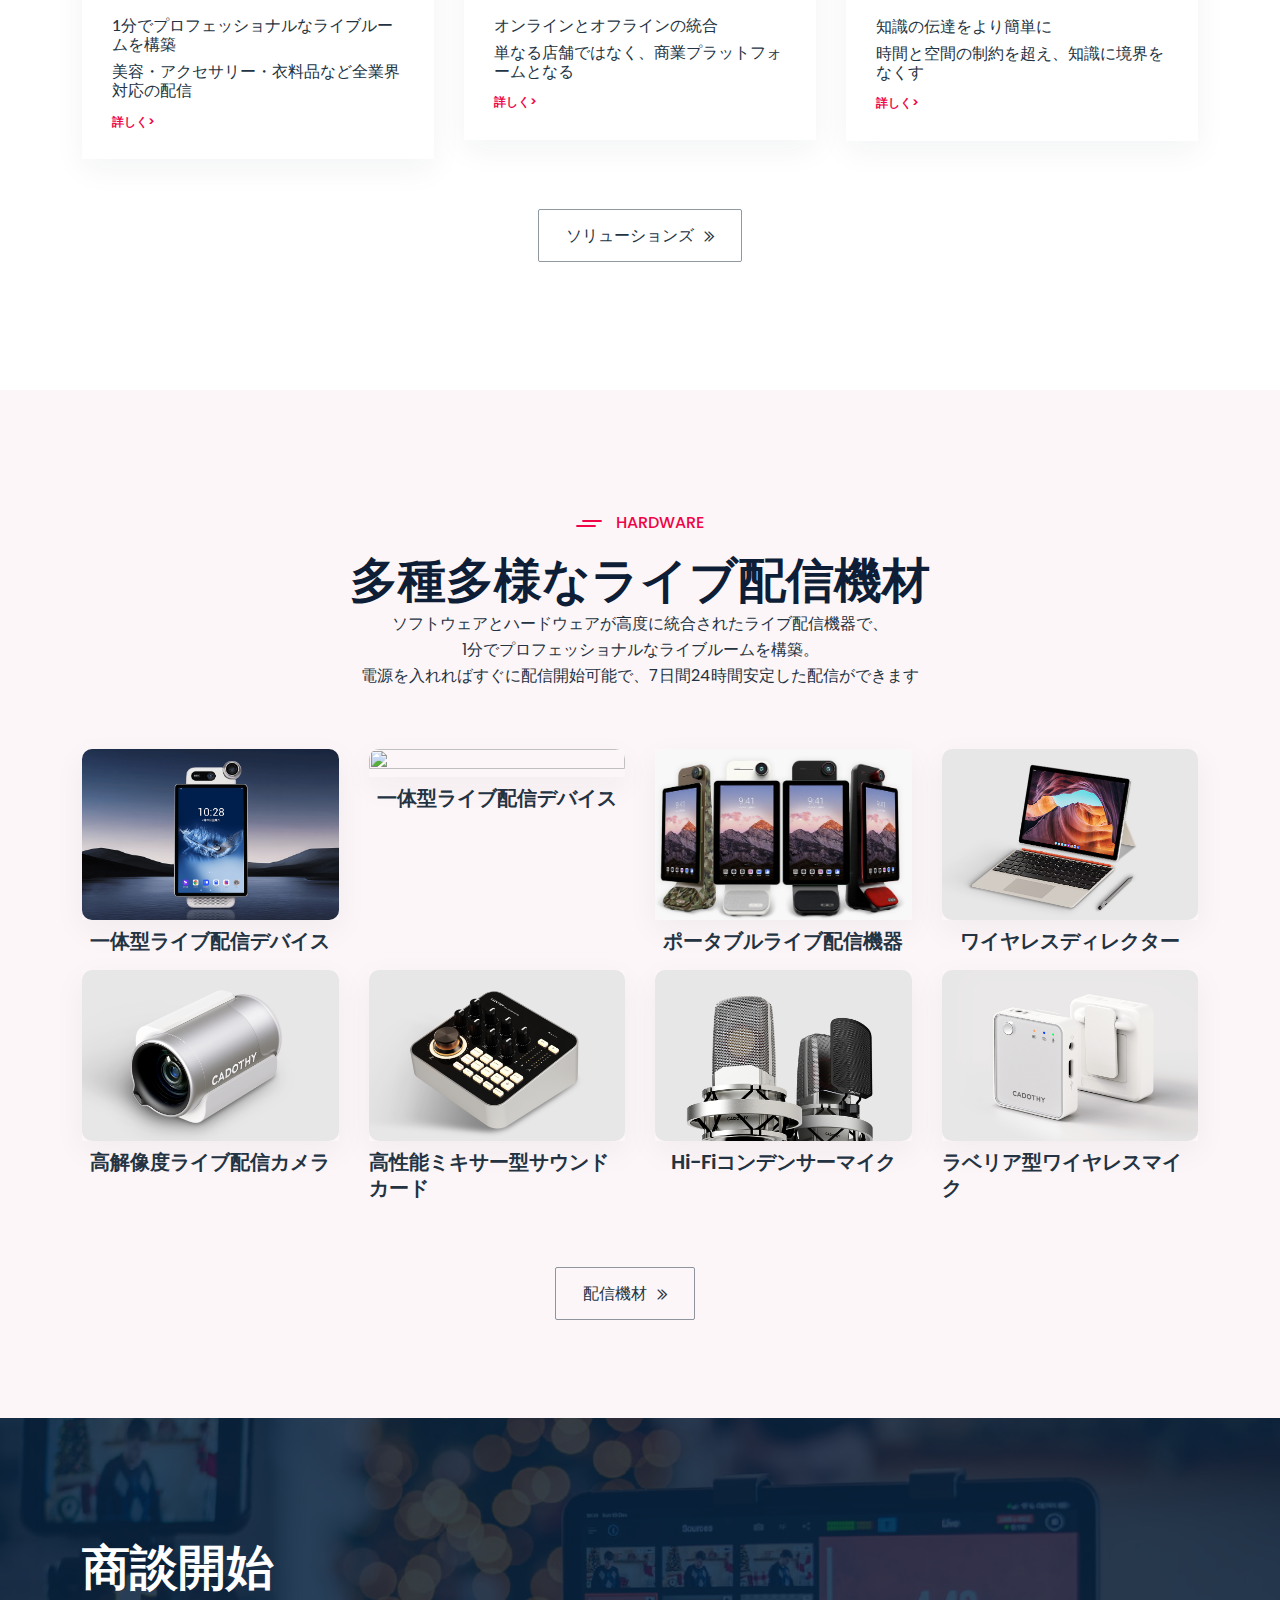
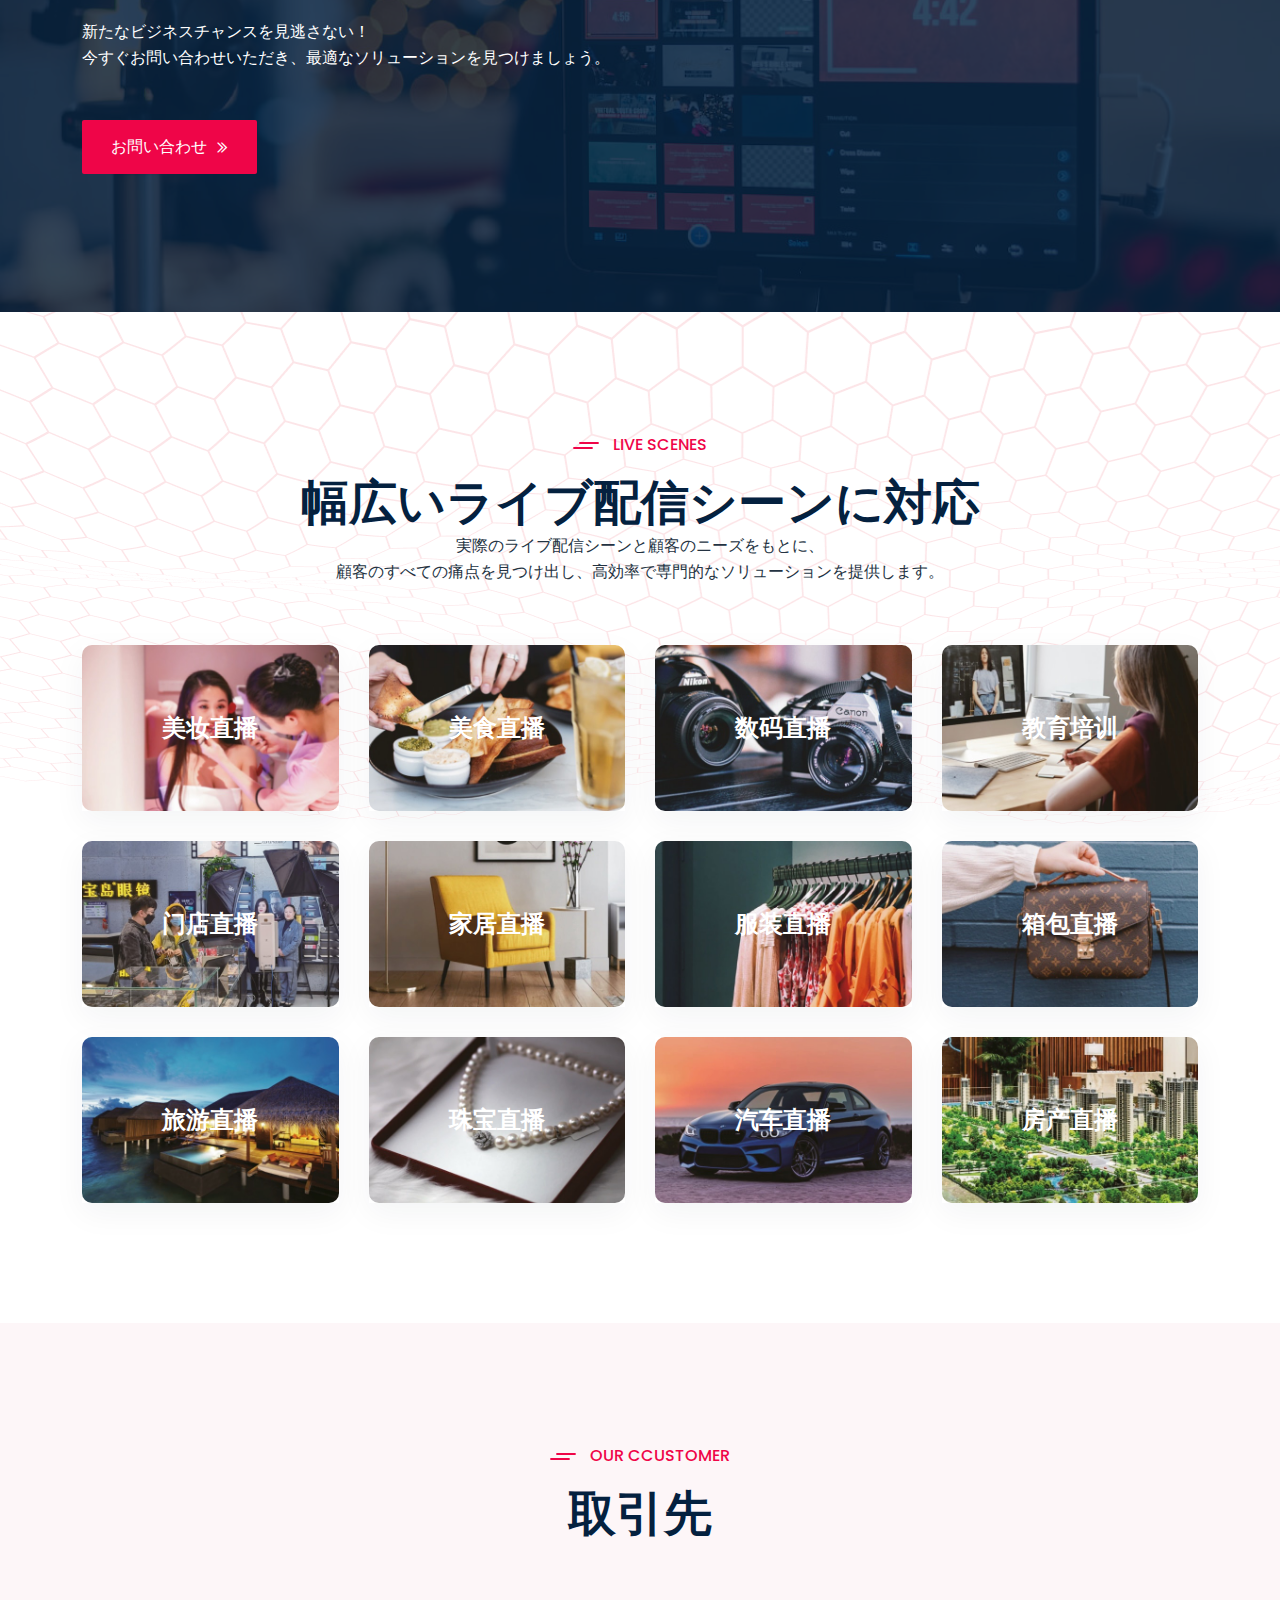
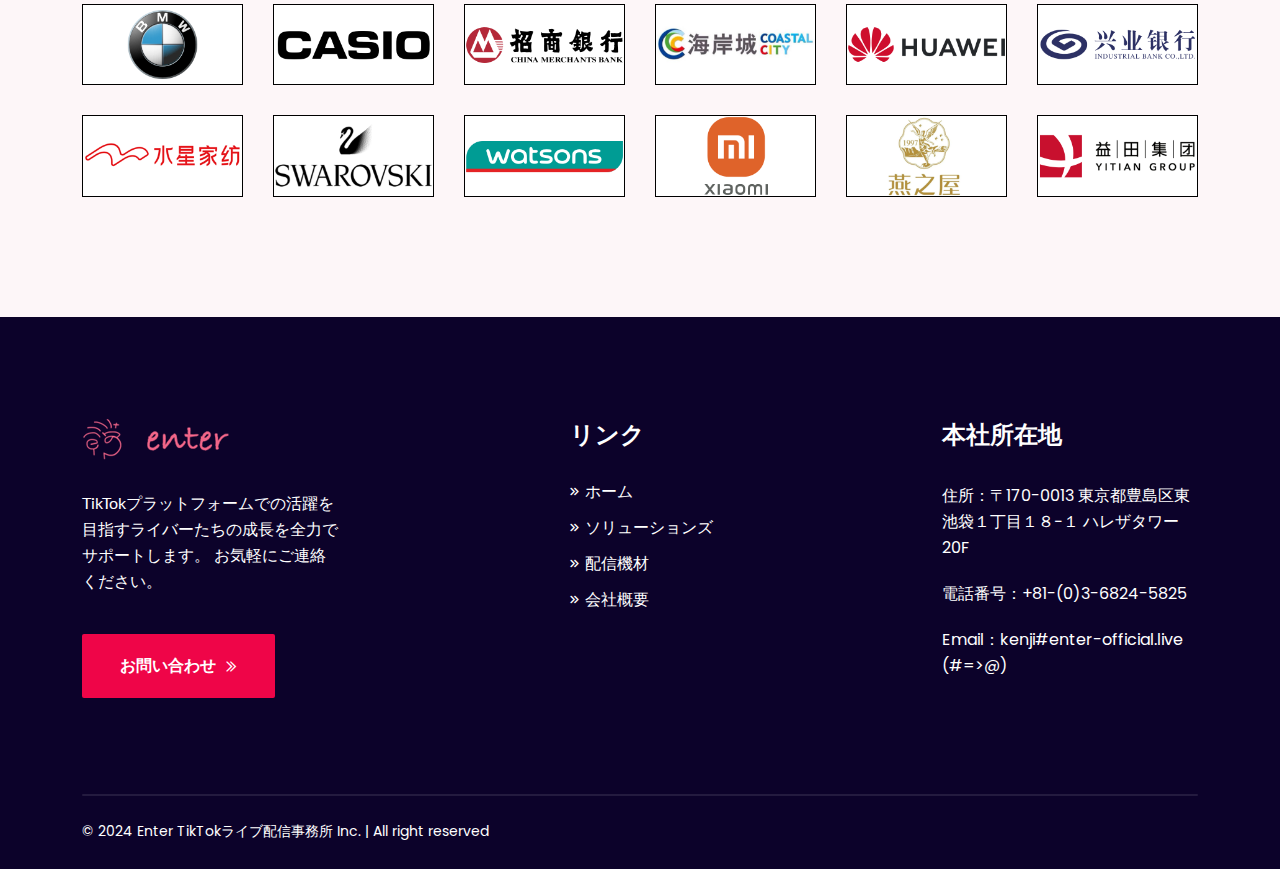
==== commit 75229b65: "update homepage" ====
--- a/index.html
+++ b/index.html
@@ -35,7 +35,7 @@
                 <div class="row align-items-center">
                     <div class="col-4">
                         <div class="header-right-socail d-flex align-items-center">
-                            <h6 class="font-la color-white fw-normal">Follow On:</h6>
+                            <h6 class="font-la color-white fw-normal">フォロー:</h6>
 
                             <div class="social-profile">
                                 <ul>
@@ -94,7 +94,7 @@
                             </div>
 
                             <div class="header-right d-flex align-items-center">
-                                <a href="/contact/" class="header-btn">CONTACT<i class="far fa-chevron-double-right"></i></a>
+                                <a href="/contact/" class="header-btn">お問い合わせ<i class="far fa-chevron-double-right"></i></a>
                                 <div class="mobile-nav-bar d-block ml-3 ml-sm-5 d-xl-none">
                                     <div class="mobile-nav-wrap">                    
                                         <div id="hamburger">
@@ -133,7 +133,7 @@
                             <a href="https://enter-official.live">会社紹介</a>
                         </li>
                         <li>
-                            <a href="/contact/">CONTACT</a>
+                            <a href="/contact/">お問い合わせ</a>
                         </li>
                     </ul>
                 </div>
@@ -159,7 +159,7 @@
                         </div>
 
                         <div class="theme-btn__wrapper d-flex flex-wrap">
-                            <a href="/contact/" class="theme-btn fw-600 btn-red">コンタクト<i class="far fa-chevron-double-right"></i></a>
+                            <a href="/contact/" class="theme-btn fw-600 btn-red">お問い合わせ<i class="far fa-chevron-double-right"></i></a>
                             <a href="service/solutions/" class="theme-btn fw-600 btn-white-border">ソリューションズ<i class="far fa-chevron-double-right"></i></a>
                         </div>
                     </div>
@@ -183,9 +183,9 @@
             <div class="row align-items-center">
                 <div class="col-12">
                     <div class="our-portfolio-home__content text-center mb-60 mb-sm-50 mb-xs-40">
-                        <span class="sub-title fw-500  text-uppercase mb-sm-10 mb-xs-5 mb-15 d-block color-red"><img src="/assets/img/home/line.svg" class="img-fluid mr-10" alt=""> Our Portfolio</span>
+                        <span class="sub-title fw-500  text-uppercase mb-sm-10 mb-xs-5 mb-15 d-block color-red"><img src="/assets/img/home/line.svg" class="img-fluid mr-10" alt=""> solutions</span>
                         <h2 class="title color-pd_black mb-2">プロフェッショナルな<br>ライブ配信ソリューション</h2>
-                        <p>ソフトウェアと配信機材が高度に統合されたライブ配信機器は、1分でプロフェッショナルなライブ配信ルームを構築でき、<br>電源を入れるだけですぐに配信が開始でき、7x24時間安定して途切れることなくライブ配信を行えます。</p>
+                        <p>高品質な映像と音声を簡単に実現し、視聴者とのインタラクションを強化。<br>多様な業界に対応し、迅速な配信が可能。魅力的なコンテンツを通じて、成長をサポートします！</p>
                     </div>
                 </div>
             </div>
@@ -202,16 +202,16 @@
                         <div class="content d-flex flex-row">
                             <div class="left">
                                 <div class="post-author mb-5 mb-xs-5 text-uppercase">
-                                    <a>Business, Finance</a>
+                                    <a>Business, live commerce</a>
                                 </div>
                                 
                                 <h5 class="color-pd_black mb-15 mb-xs-10"><a href="/service/solutions/">ライブコマース</a></h5>
                                 <div class="description font-la">
-                                    <p class="h6">1分钟搭建专业直播间</p>
-                                    <p class="h6">美妆、首饰、服装、食品等行业直播统统适用</p>
+                                    <p class="h6">1分でプロフェッショナルなライブルームを構築</p>
+                                    <p class="h6">美容・アクセサリー・衣料品など全業界対応の配信</p>
                                 </div>
                                 <div class="post-author mb-xs-5">
-                                    <a href="/service/solutions/">了解更多></a>
+                                    <a href="/service/solutions/">詳しく></a>
                                 </div>
                             </div>
                         </div>
@@ -229,16 +229,16 @@
                         <div class="content d-flex flex-row">
                             <div class="left">
                                 <div class="post-author mb-5 mb-xs-5 text-uppercase">
-                                    <a>Financial solution</a>
+                                    <a>Business, shopping</a>
                                 </div>
                                 
                                 <h5 class="color-pd_black mb-15 mb-xs-10"><a href="/service/solutions/">店舗案内</a></h5>
                                 <div class="description font-la">
-                                    <p class="h6">线上线下一体化</p>
-                                    <p class="h6">门店不再是门店，而是商业化平台</p>
+                                    <p class="h6">オンラインとオフラインの統合</p>
+                                    <p class="h6">単なる店舗ではなく、商業プラットフォームとなる</p>
                                 </div>
                                 <div class="post-author mb-xs-5">
-                                    <a href="/service/solutions/">了解更多></a>
+                                    <a href="/service/solutions/">詳しく></a>
                                 </div>
                             </div>
                         </div>
@@ -256,17 +256,17 @@
                         <div class="content d-flex">
                             <div class="left">
                                 <div class="post-author mb-5 mb-xs-5 text-uppercase">
-                                    <a>Business, Consulting</a>
+                                    <a>education</a>
                                 </div>
                                 
                                 <h5 class="color-pd_black mb-15 mb-xs-10"><a href="/service/solutions/">教育活動</a></h5>
                                 <div class="description font-la">
-                                    <p>让知识传播更简单</p>
-                                    <p>突破时空的限制，让知识无界限</p>
+                                    <p class="h6">知識の伝達をより簡単に</p>
+                                    <p class="h6">時間と空間の制約を超え、知識に境界をなくす</p>
                                 </div>
 
                                 <div class="post-author mb-xs-5">
-                                    <a href="/service/solutions/">了解更多></a>
+                                    <a href="/service/solutions/">詳しく></a>
                                 </div>
                             </div>
                         </div>
@@ -278,7 +278,7 @@
             <div class="row">
                 <div class="col-12">
                     <div class="our-portfolio-home__read-more text-center mt-50 mt-md-40 mt-sm-35 mt-xs-30">
-                        <a href="/service/solutions/" class="theme-btn  btn-border">查看所有解决方案<i class="far fa-chevron-double-right"></i></a>
+                        <a href="/service/solutions/" class="theme-btn  btn-border">ソリューションズ<i class="far fa-chevron-double-right"></i></a>
                     </div>
                 </div>
             </div>
@@ -292,9 +292,9 @@
             <div class="row">
                 <div class="col-12">
                     <div class="our-team__content mb-60 mb-md-50 mb-sm-40 mb-xs-30 text-center">
-                        <span class="sub-title fw-500 color-red text-uppercase mb-sm-10 mb-xs-5 mb-15 d-block"><img src="assets/img/home/line.svg" class="img-fluid mr-10" alt=""> Our Member</span>
-                        <h2 class="title color-d_black">多種多様なライブ配信機材<</h2>
-                        <p>软硬件高度集成化的直播设备，一分钟搭建专业直播间，开机即可开播，7x24h 稳定不间断直播</p>
+                        <span class="sub-title fw-500 color-red text-uppercase mb-sm-10 mb-xs-5 mb-15 d-block"><img src="assets/img/home/line.svg" class="img-fluid mr-10" alt=""> hardware</span>
+                        <h2 class="title color-d_black">多種多様なライブ配信機材</h2>
+                        <p>ソフトウェアとハードウェアが高度に統合されたライブ配信機器で、<br>1分でプロフェッショナルなライブルームを構築。<br>電源を入れればすぐに配信開始可能で、7日間24時間安定した配信ができます</p>
                     </div>
                 </div>
             </div>
@@ -438,14 +438,15 @@
             <div class="row align-items-center">
                 <div class="col-sm-9">
                     <div class="planning-success__content mb-xs-35">
-                        <h2 class="title mb-20 mb-sm-15 mb-xs-10 color-white">开始洽谈</h2>
+                        <h2 class="title mb-20 mb-sm-15 mb-xs-10 color-white">商談開始</h2>
 
                         <div class="description font-la color-white mb-50 mb-sm-40 mb-xs-20">
-                            <p>软硬件高度集成化的直播设备，一分钟搭建专业直播间，</p>
-                            <p>开机即可开播，7x24h 稳定不间断直播</p>
-                        </div>
-
-                        <a href="/contact/" class="theme-btn btn-sm btn-red">获取联系方式 <i class="far fa-chevron-double-right"></i></a>
+                            <p>新たなビジネスチャンスを見逃さない！</p>
+                            <p>今すぐお問い合わせいただき、最適なソリューションを見つけましょう。
+                            </p>
+                        </div>
+
+                        <a href="/contact/" class="theme-btn btn-sm btn-red">お問い合わせ<i class="far fa-chevron-double-right"></i></a>
                     </div>
                 </div>
             </div>
@@ -459,9 +460,9 @@
             <div class="row align-items-center">
                 <div class="col-12">
                     <div class="our-portfolio-home__content text-center mb-60 mb-sm-50 mb-xs-40">
-                        <span class="sub-title fw-500  text-uppercase mb-sm-10 mb-xs-5 mb-15 d-block color-red"><img src="/assets/img/home/line.svg" class="img-fluid mr-10" alt=""> Our Portfolio</span>
-                        <h2 class="title color-pd_black">多様なライブ配信シーンに対応</h2>
-                        <p>从真实直播场景和客户需求出发，发现客户的所有痛点，提供高效专业的解决方案</p>
+                        <span class="sub-title fw-500  text-uppercase mb-sm-10 mb-xs-5 mb-15 d-block color-red"><img src="/assets/img/home/line.svg" class="img-fluid mr-10" alt=""> live scenes</span>
+                        <h2 class="title color-pd_black">幅広いライブ配信シーンに対応</h2>
+                        <p>実際のライブ配信シーンと顧客のニーズをもとに、<br>顧客のすべての痛点を見つけ出し、高効率で専門的なソリューションを提供します。</p>
                     </div>
                 </div>
             </div>
@@ -648,9 +649,9 @@
                 <div class="col-12">
                     <div class="pricing__content mb-60 mb-sm-40 mb-xs-30 text-center">
                         <span class="sub-title d-block fw-500 color-red text-uppercase mb-sm-10 mb-xs-5 mb-15">
-                            <img src="/assets/img/home/line.svg" class="img-fluid mr-10" alt=""> Our Work Process
+                            <img src="/assets/img/home/line.svg" class="img-fluid mr-10" alt=""> Our ccustomer
                         </span>
-                        <h2 class="title color-pd_black">我们的顾客</h2>
+                        <h2 class="title color-pd_black">取引先</h2>
                     </div>
                 </div>
             </div>
@@ -779,7 +780,7 @@
                                 お気軽にご連絡ください。</p>
                         </div>
 
-                        <a href="/contact/" class="theme-btn btn-red btn-md fw-600">CONTACT<i class="far fa-chevron-double-right"></i></a>
+                        <a href="/contact/" class="theme-btn btn-red btn-md fw-600">お問い合わせ<i class="far fa-chevron-double-right"></i></a>
                     </div>
                 </div> <!-- /.col-lg-3 - single-footer-wid -->
 
--- a/style.css
+++ b/style.css
@@ -12397,7 +12397,7 @@
 
 .banner-home {
   z-index: 1;
-  background-color: #04213F;
+  background-color: #0c022a;
 }
 .banner-home:before {
   left: -28px;
@@ -12438,7 +12438,7 @@
 .banner-home__content .sub-title {
   border-radius: 2px;
   padding: 10.5px 19px;
-  background-color: #052648;
+  background-color: #130342;
 }
 .banner-home__content .sub-title span {
   color: #EF0548;
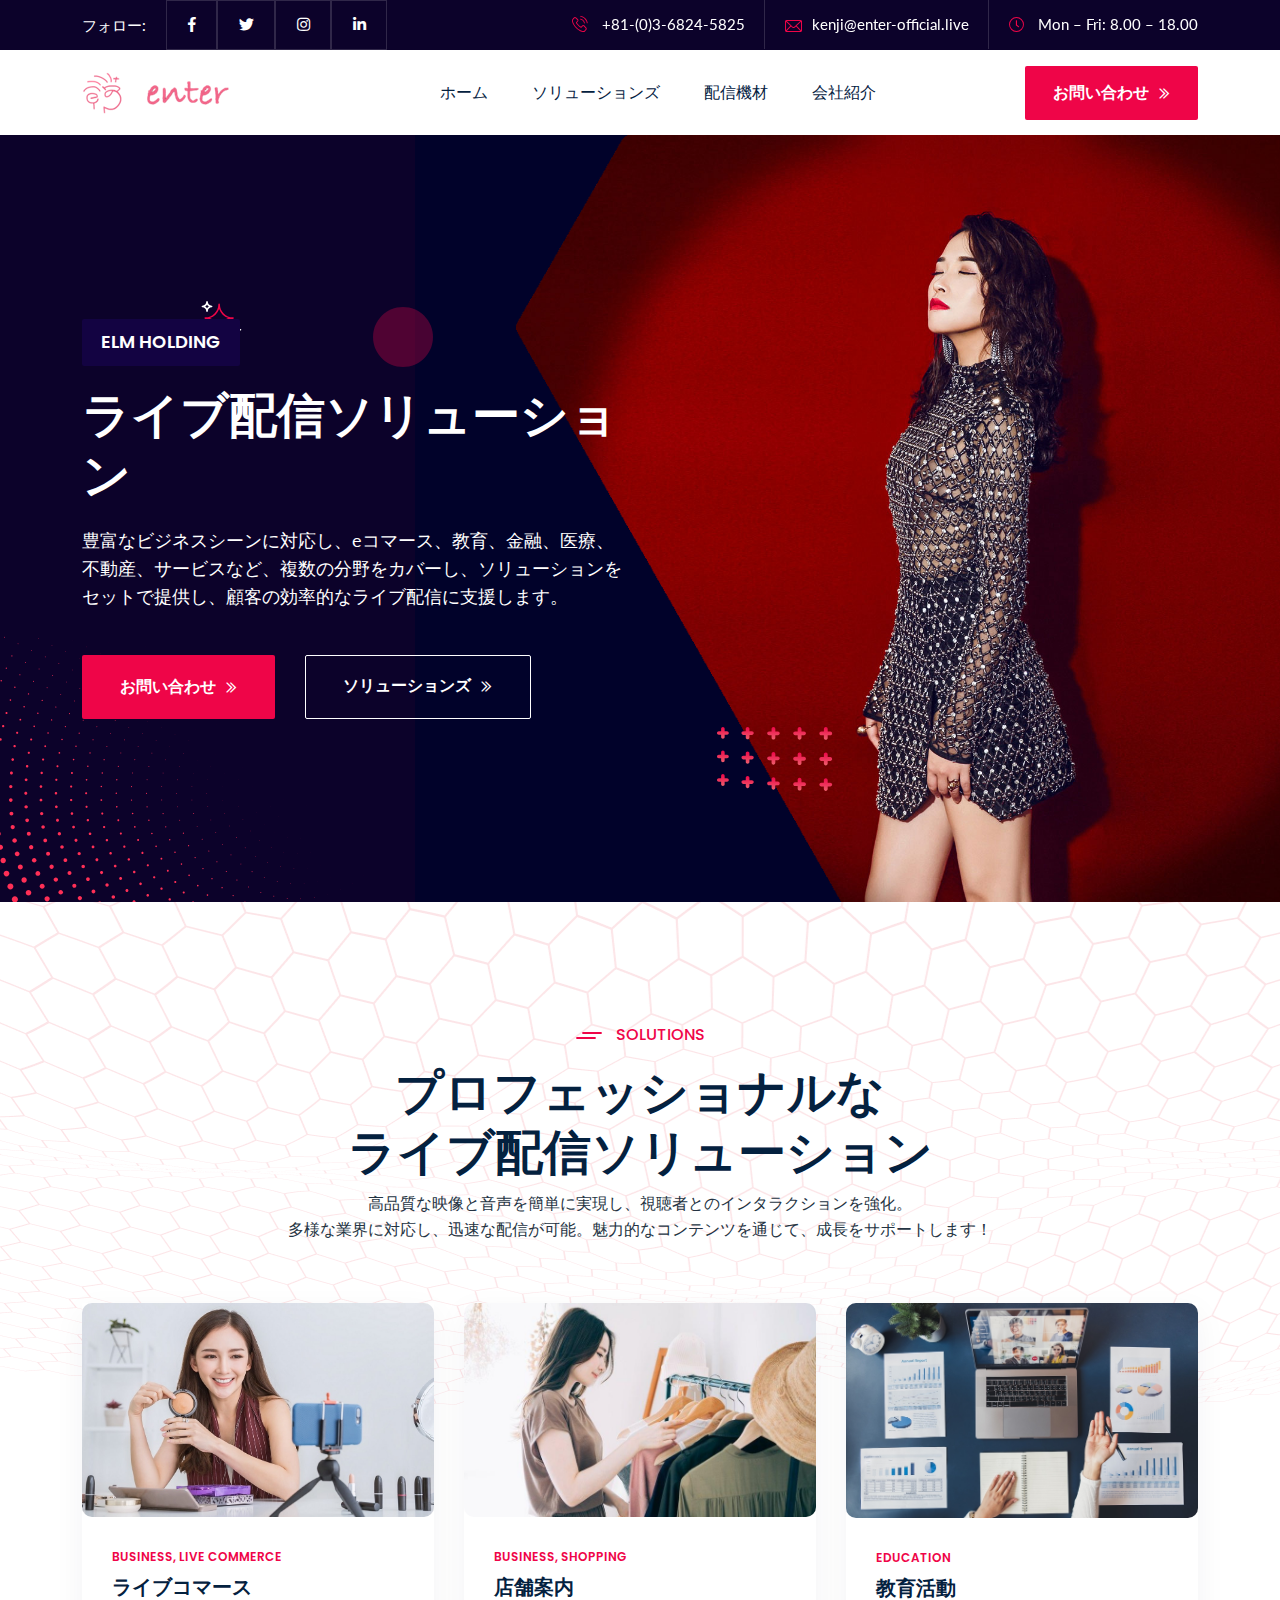
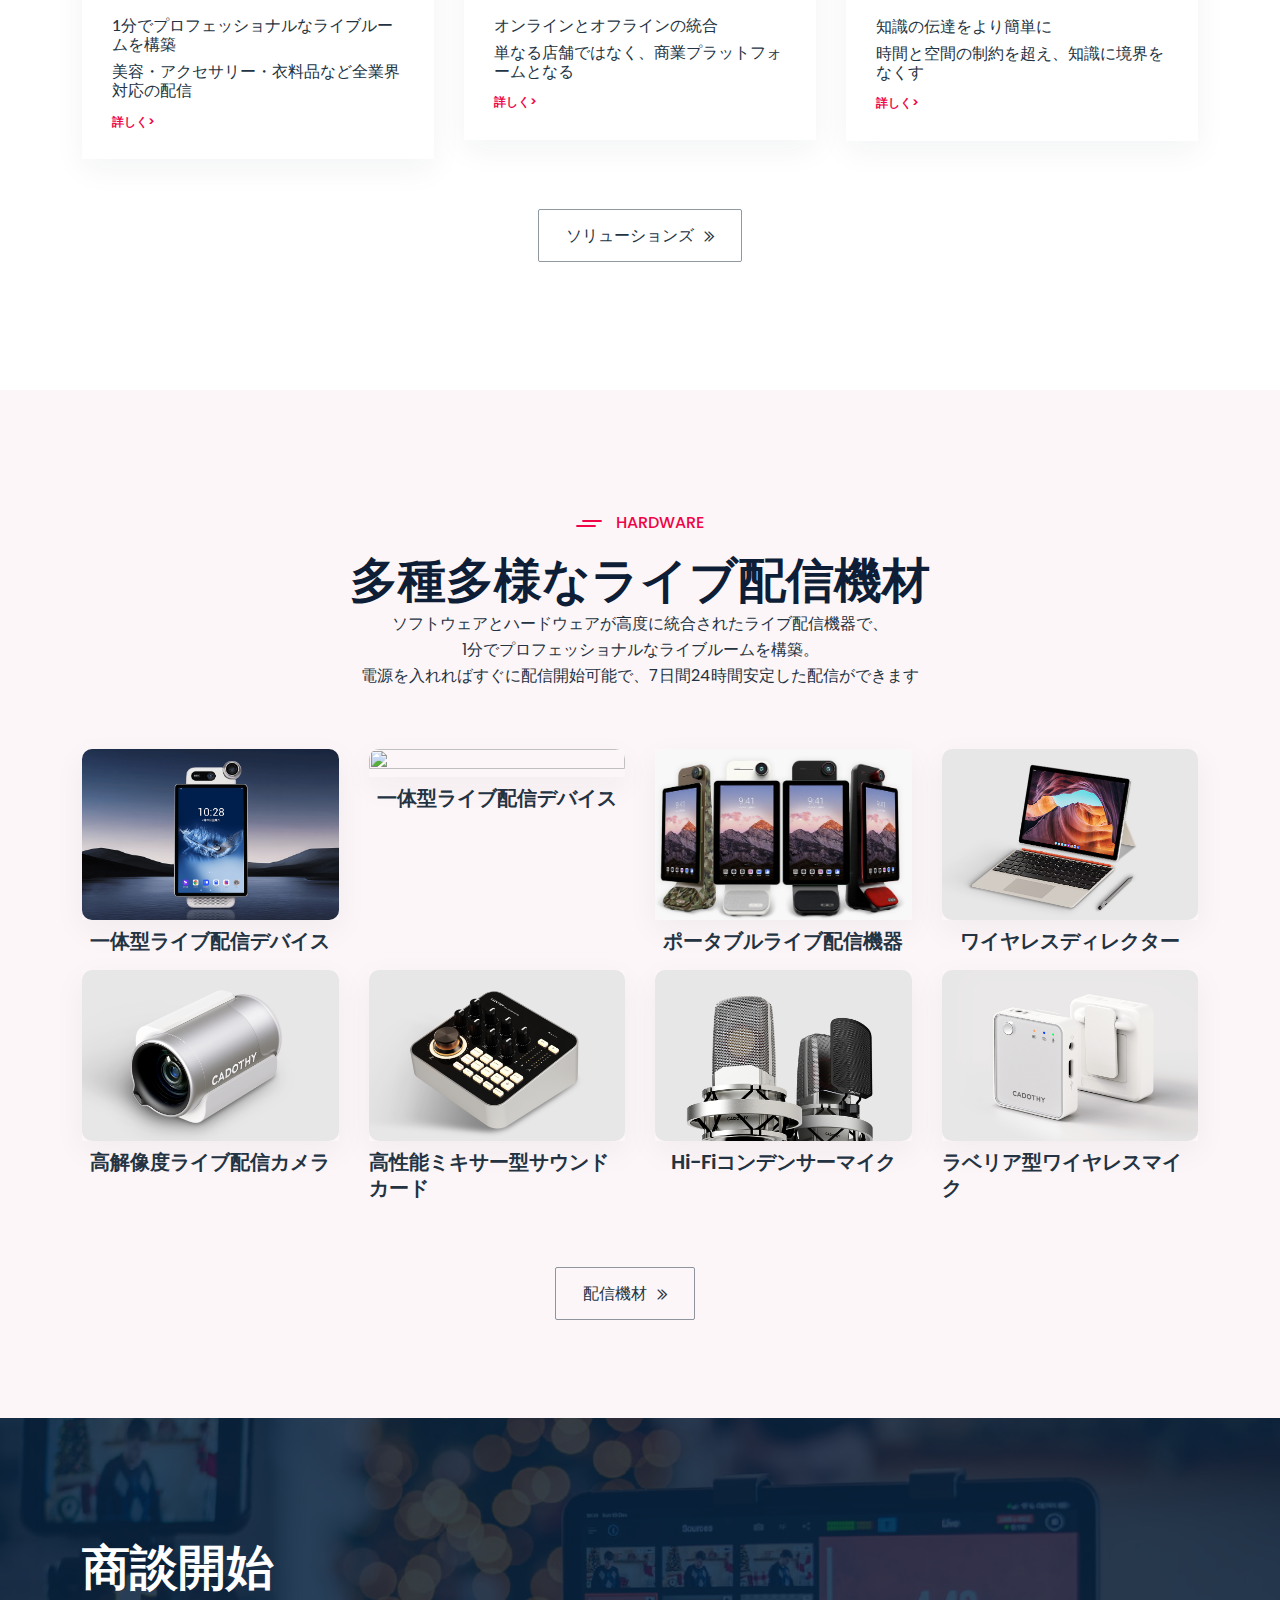
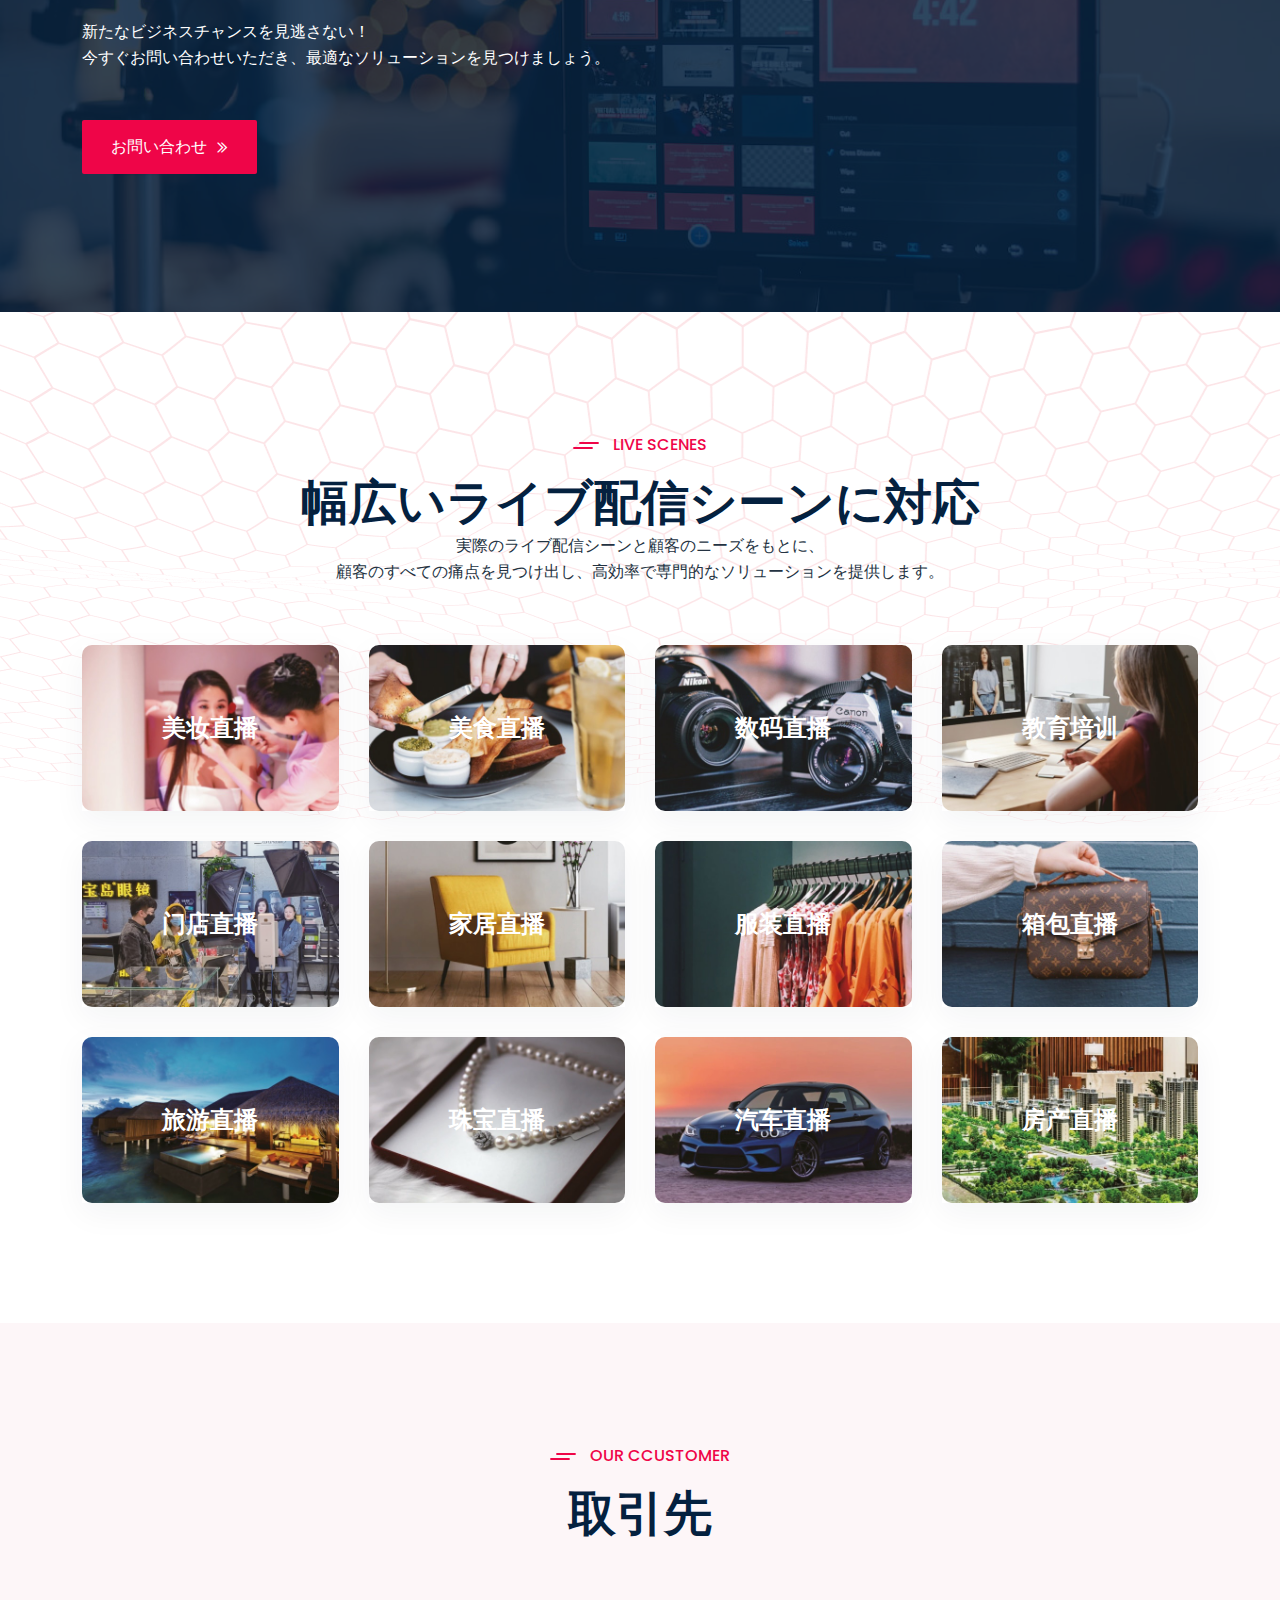
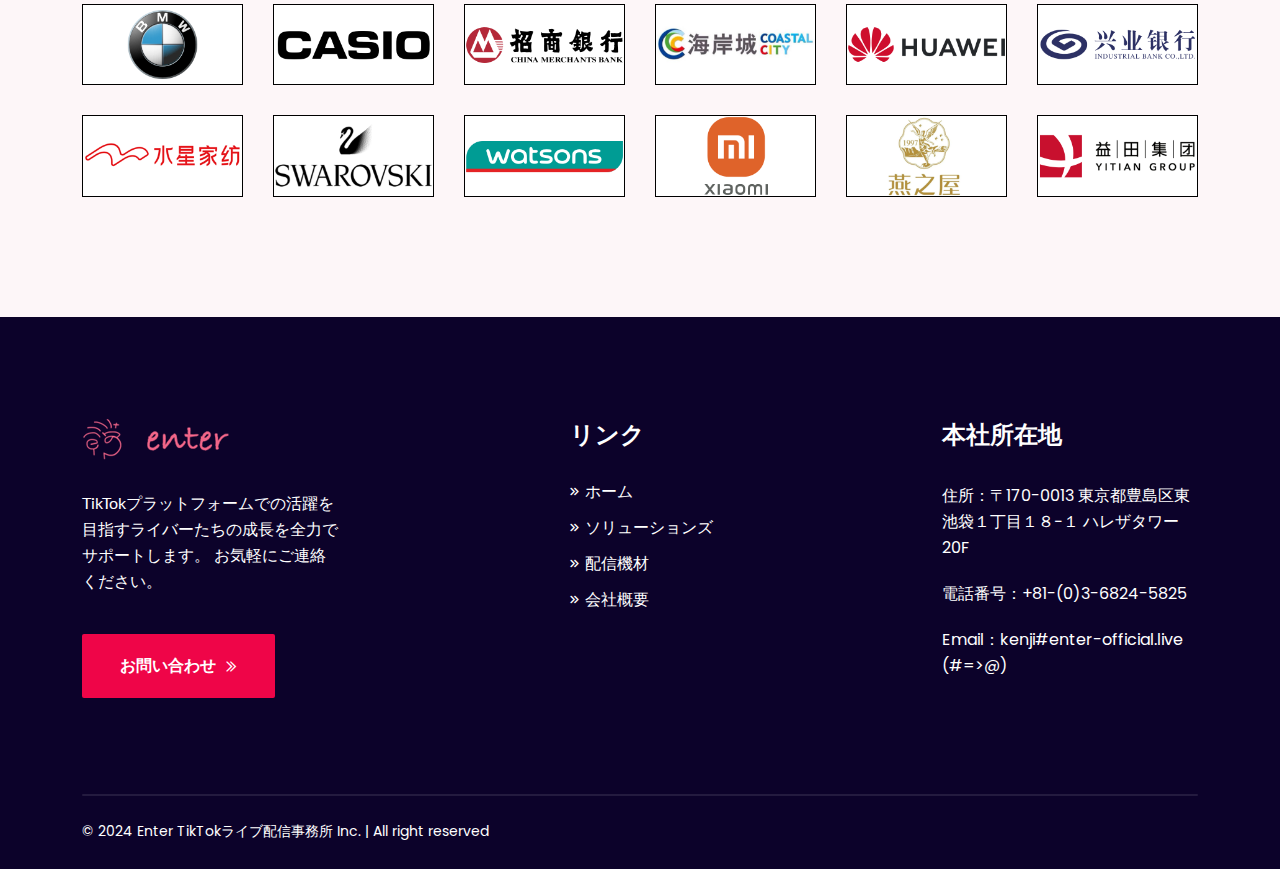
==== commit 29a6b05e: "update something" ====
--- a/index.html
+++ b/index.html
@@ -160,7 +160,7 @@
 
                         <div class="theme-btn__wrapper d-flex flex-wrap">
                             <a href="/contact/" class="theme-btn fw-600 btn-red">お問い合わせ<i class="far fa-chevron-double-right"></i></a>
-                            <a href="service/solutions/" class="theme-btn fw-600 btn-white-border">ソリューションズ<i class="far fa-chevron-double-right"></i></a>
+                            <a href="/service/solutions/" class="theme-btn fw-600 btn-white-border">ソリューションズ<i class="far fa-chevron-double-right"></i></a>
                         </div>
                     </div>
 
